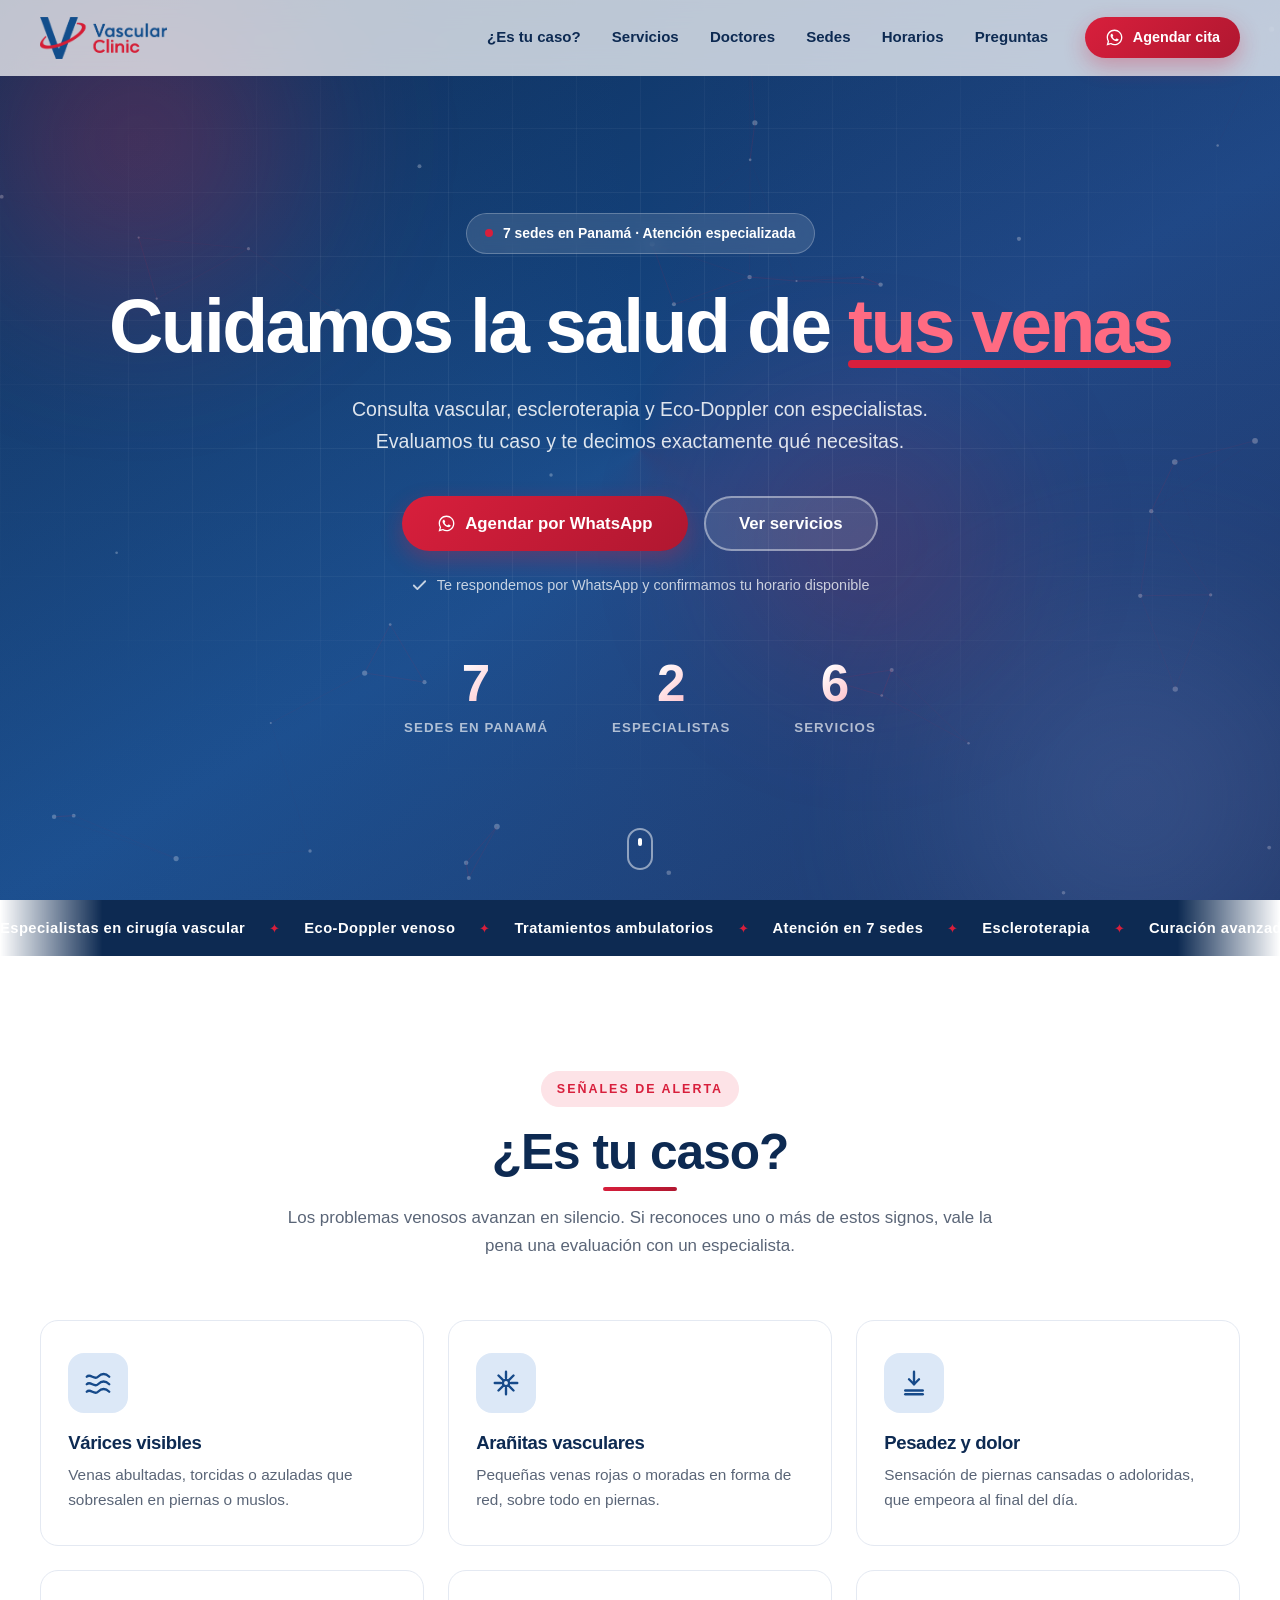
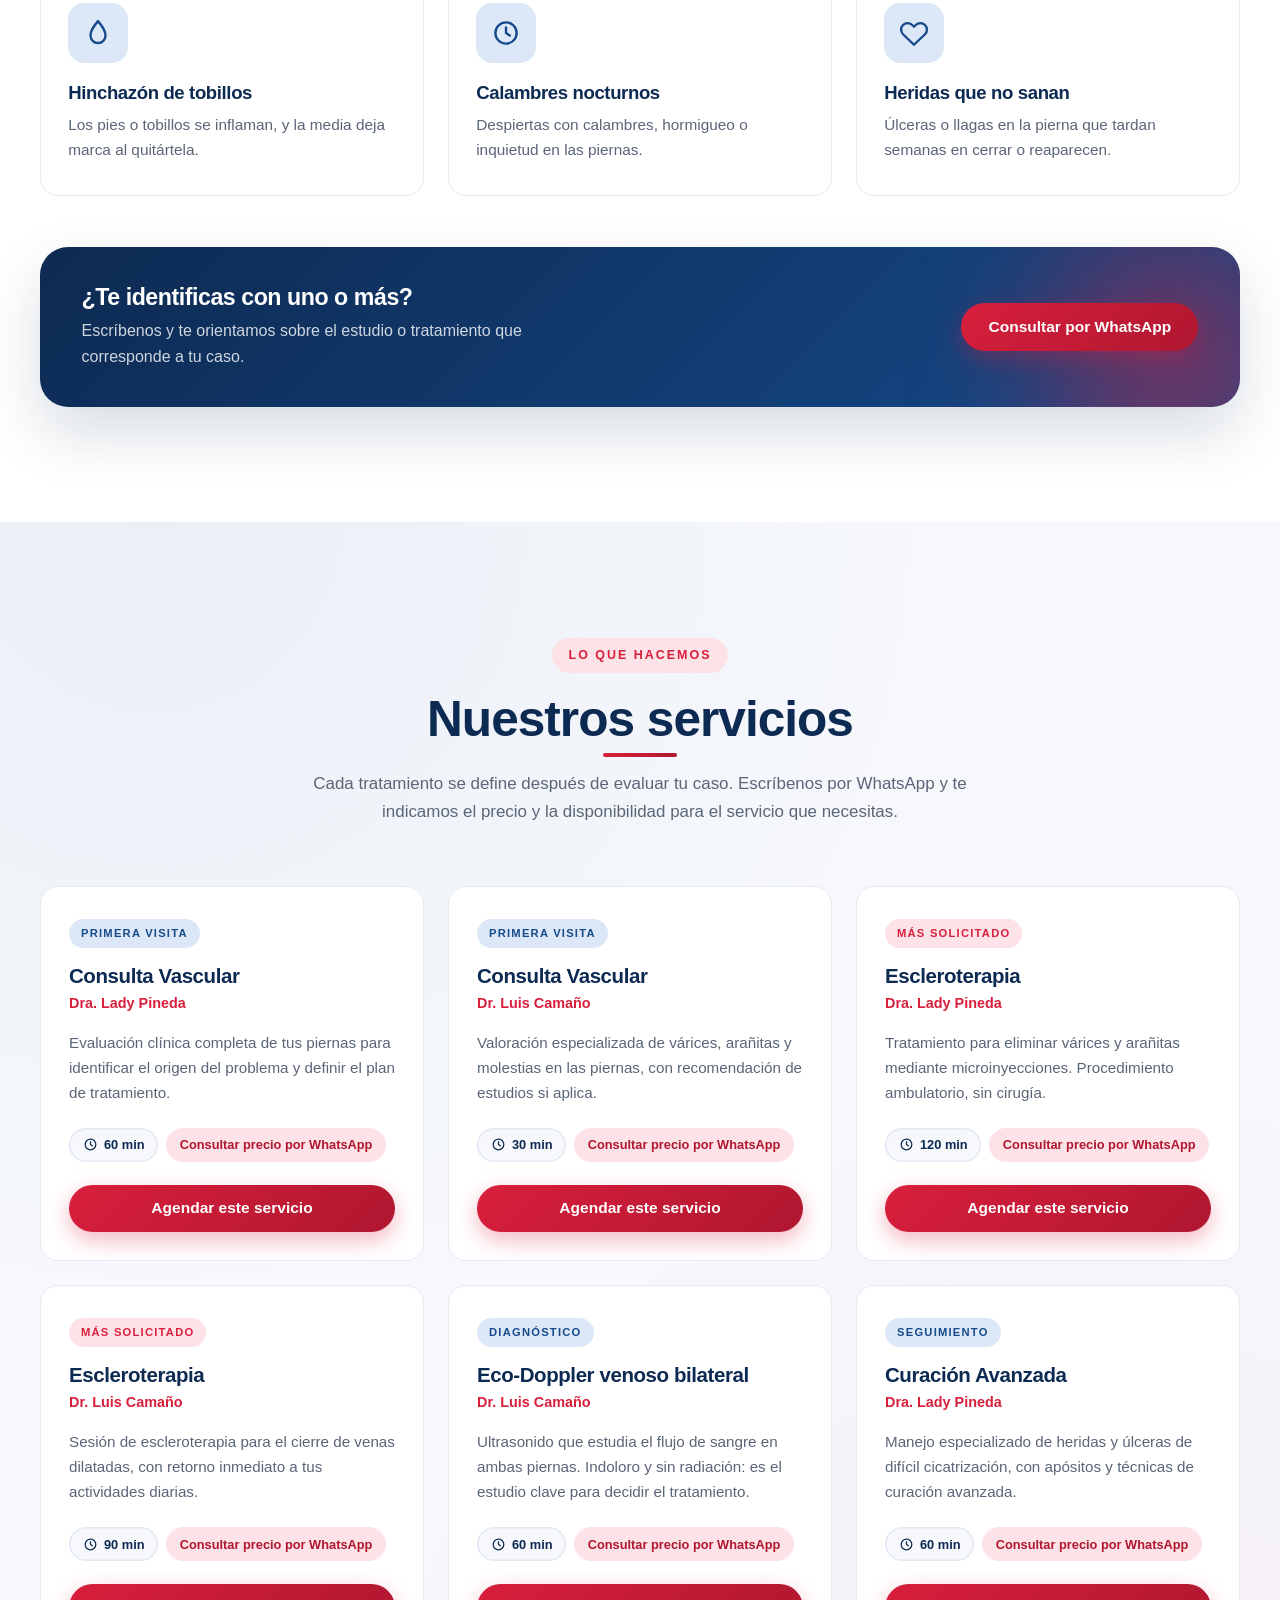
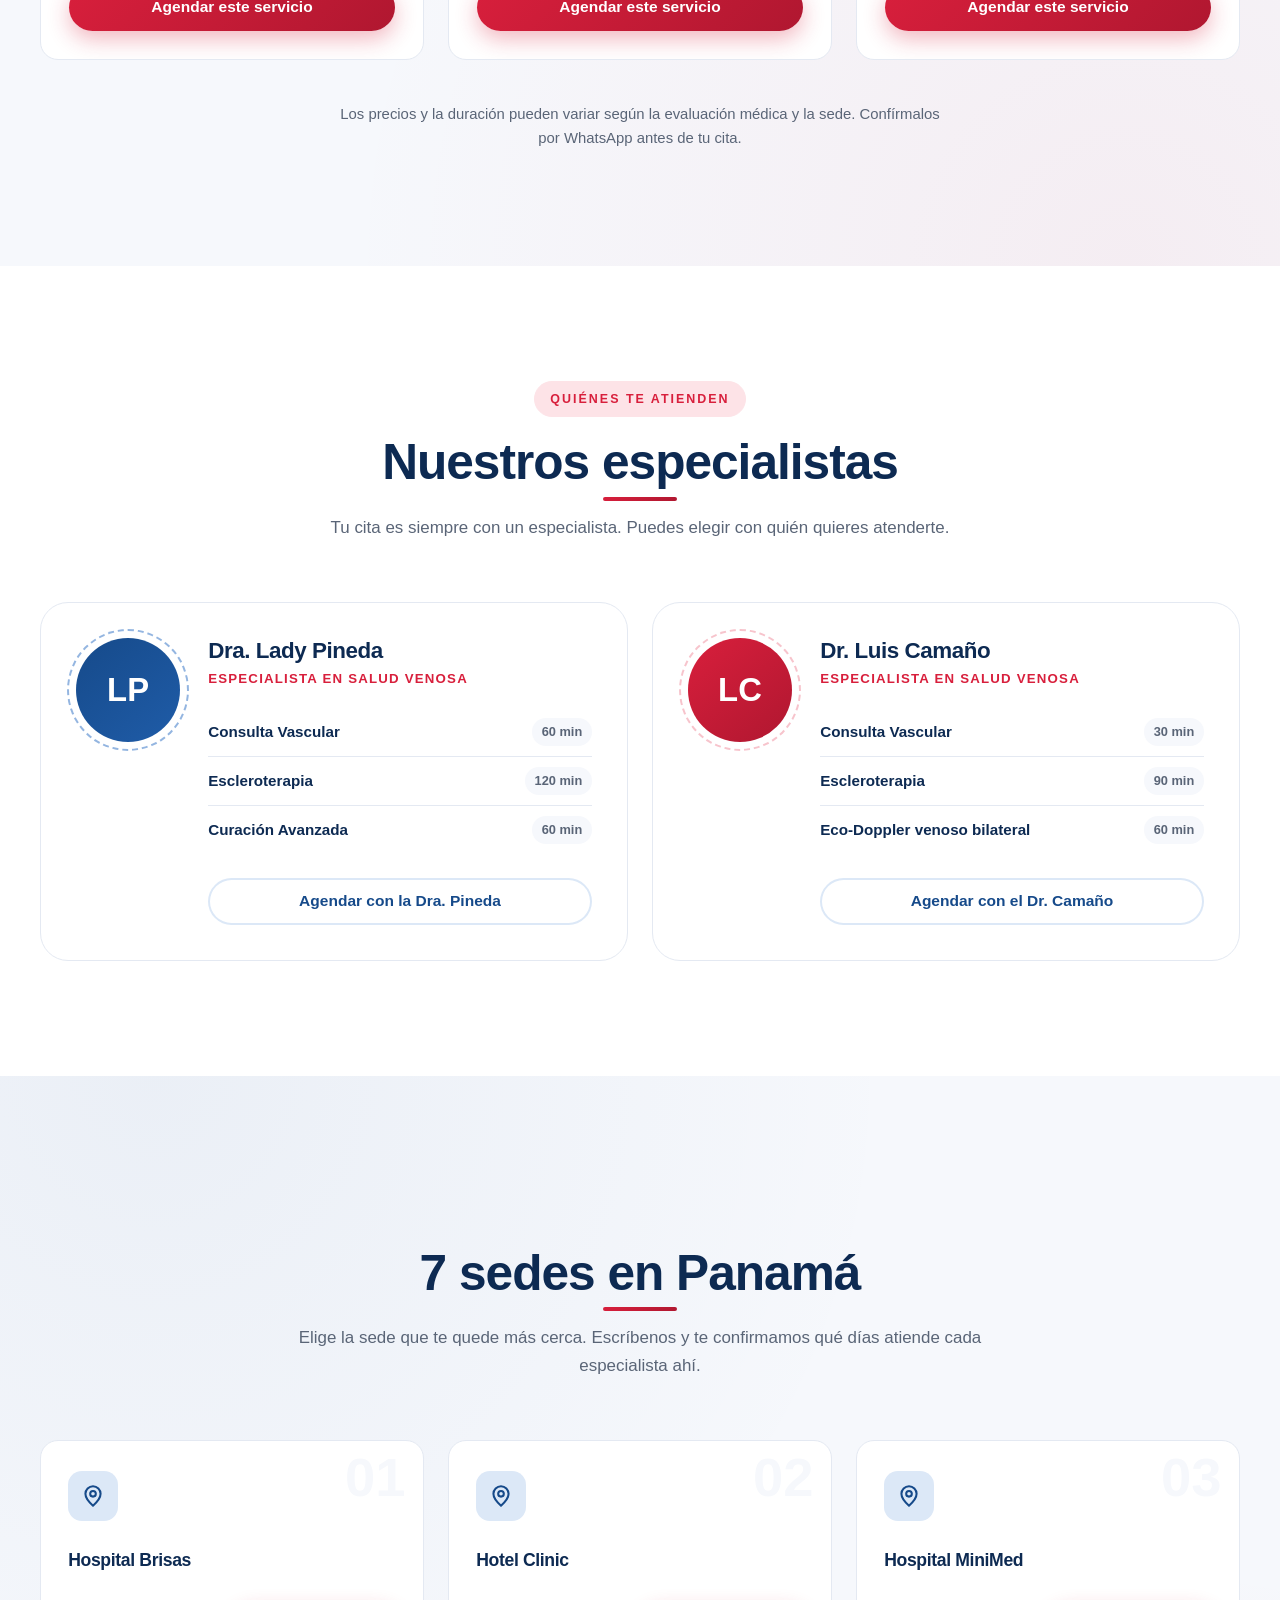
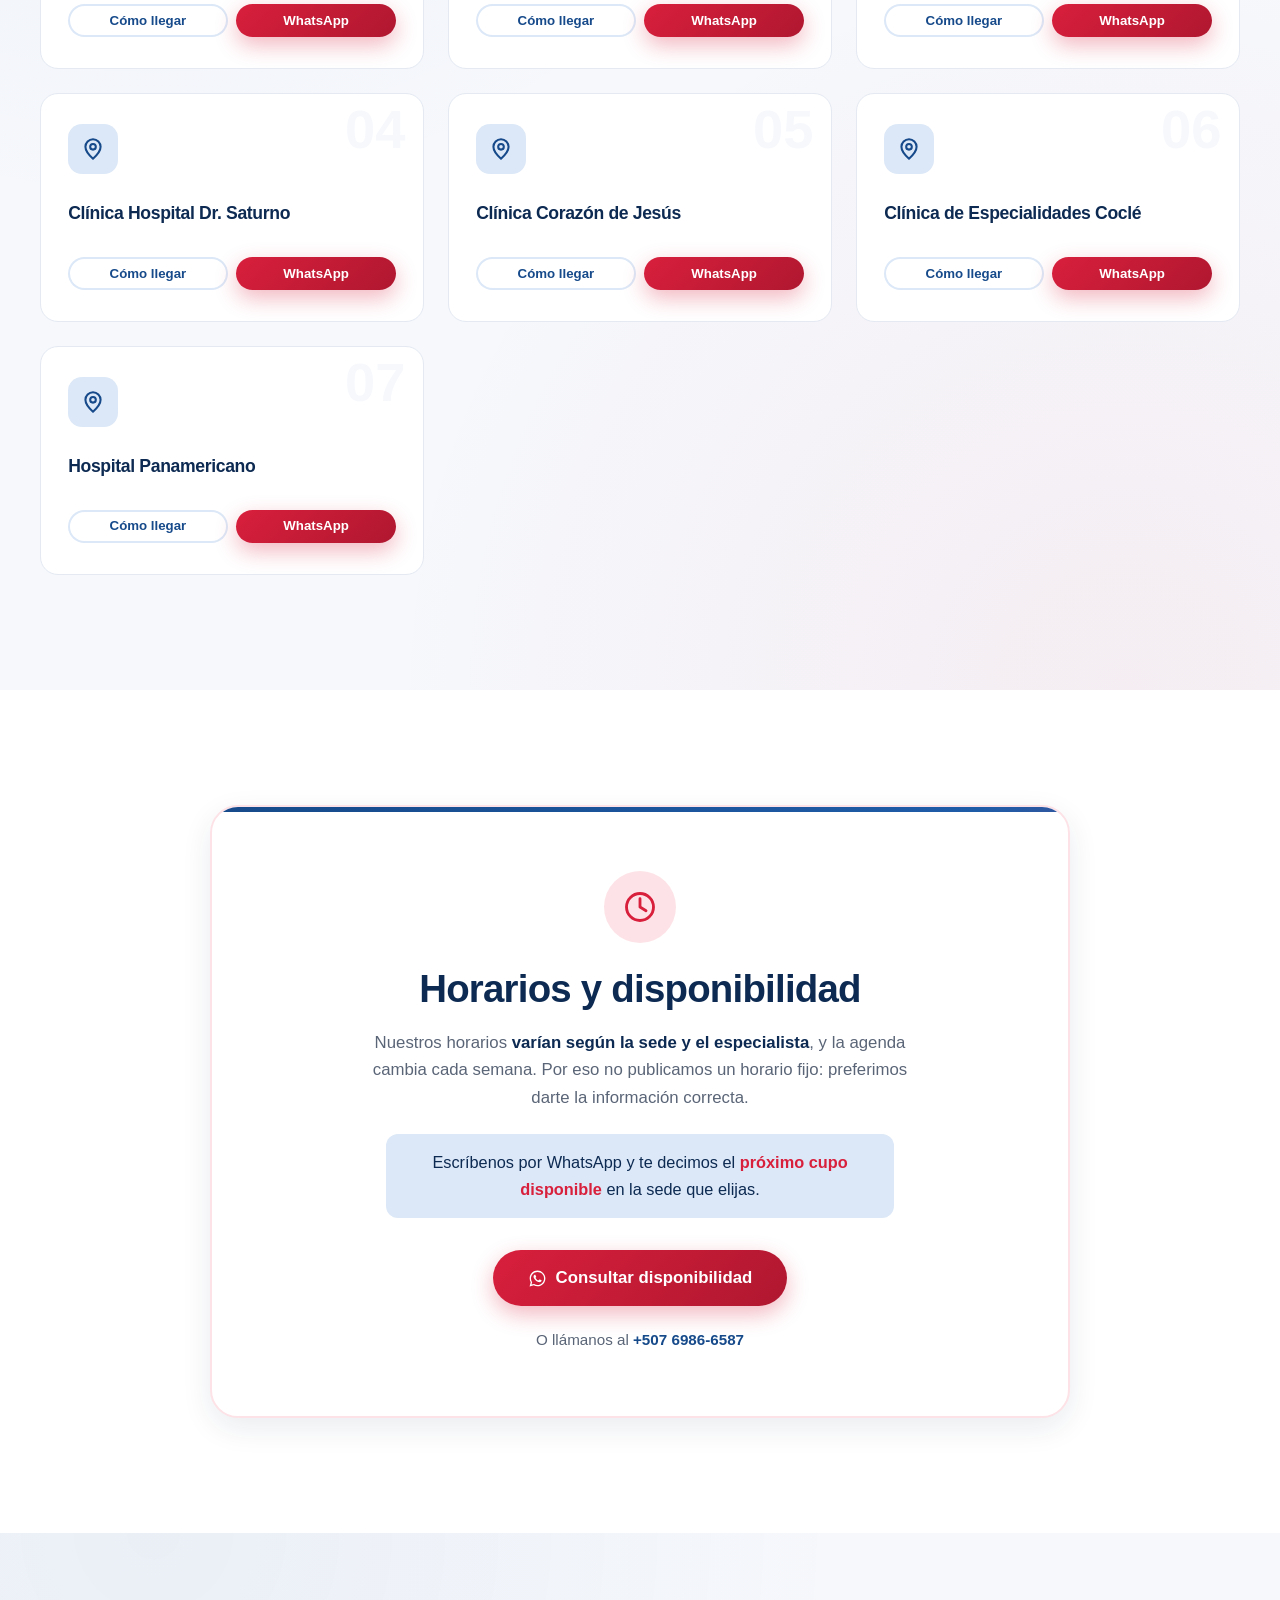
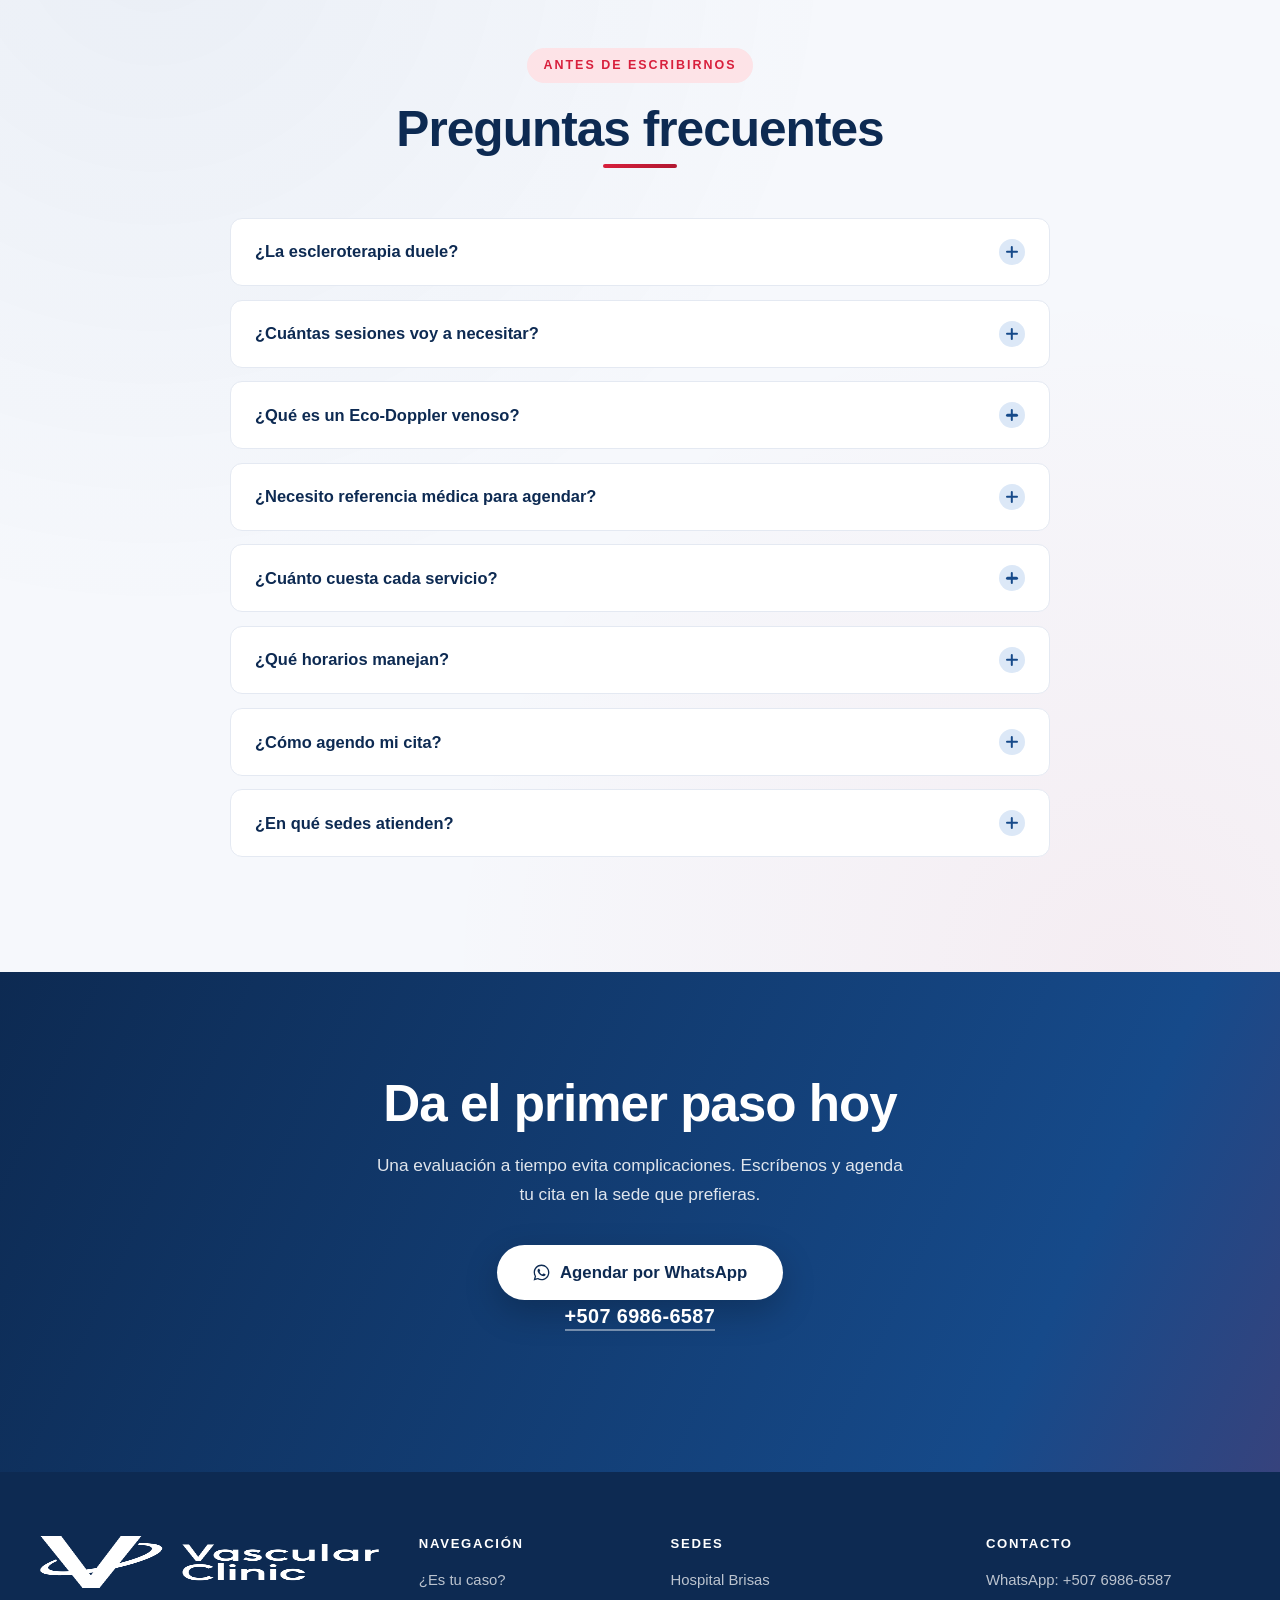
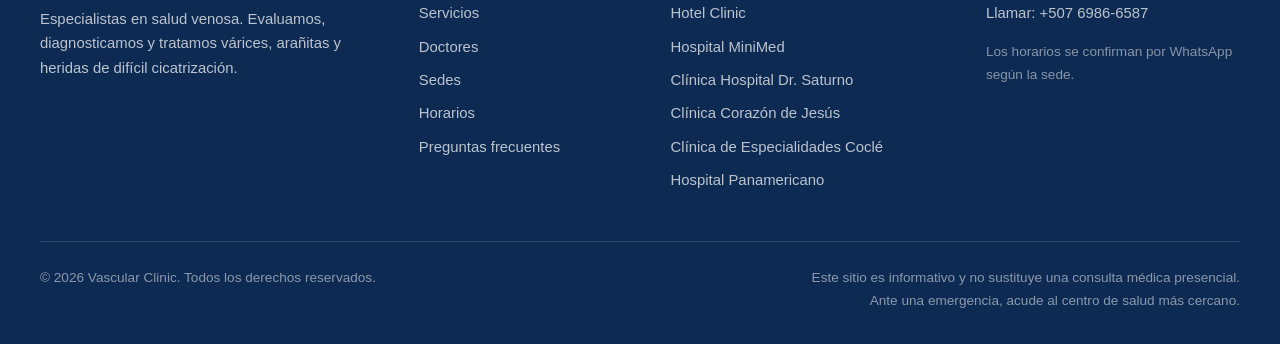
==== index.html @ 5b83f4c0 "Sitio web Vascular Clinic Landing page de conversion a WhatsApp para Vascular Clinic (Panama). HTML," ====
<!DOCTYPE html>
<html lang="es-PA">
<head>
<meta charset="UTF-8">
<meta name="viewport" content="width=device-width, initial-scale=1">
<title>Vascular Clinic Panamá | Especialistas en Várices y Salud Venosa</title>
<meta name="description" content="Especialistas en salud venosa en Panamá. Consulta vascular, escleroterapia, Eco-Doppler y curación avanzada en 7 sedes. Agenda tu cita por WhatsApp al +507 6986-6587.">
<meta name="theme-color" content="#164A8A">
<meta name="robots" content="index, follow">
<link rel="canonical" href="https://vascularclinic.com/">

<!-- Open Graph / redes sociales -->
<meta property="og:type" content="website">
<meta property="og:locale" content="es_PA">
<meta property="og:site_name" content="Vascular Clinic">
<meta property="og:title" content="Vascular Clinic Panamá | Especialistas en Várices y Salud Venosa">
<meta property="og:description" content="Consulta vascular, escleroterapia y Eco-Doppler en 7 sedes de Panamá. Agenda por WhatsApp.">
<meta property="og:image" content="assets/logo.png">
<meta name="twitter:card" content="summary_large_image">
<meta name="twitter:title" content="Vascular Clinic Panamá">
<meta name="twitter:description" content="Especialistas en salud venosa. 7 sedes en Panamá. Agenda por WhatsApp.">
<meta name="twitter:image" content="assets/logo.png">

<link rel="icon" type="image/png" href="assets/logo.png">
<link rel="apple-touch-icon" href="assets/logo.png">
<link rel="preload" as="image" href="assets/logo.png">
<link rel="stylesheet" href="css/styles.css">
<link rel="stylesheet" href="css/animations.css">

<!-- Marca el documento como "con JavaScript" ANTES de pintar, para que las
     animaciones puedan ocultar elementos sin parpadeo. Si el JS está desactivado
     esta clase nunca se añade y la página se ve completa y estática. -->
<script>document.documentElement.classList.add('js-enabled');</script>
</head>

<body>

<!-- ══════════════════════════════════════════════════════════
     PRELOADER — la "V" del logo se dibuja sola
     ══════════════════════════════════════════════════════════ -->
<div class="preloader" id="preloader" aria-hidden="true">
  <div class="preloader__mark">
    <svg viewBox="0 0 120 120" width="110" height="110" aria-hidden="true">
      <path class="preloader__v" d="M28 24 L60 96 L92 24" fill="none" stroke="#164A8A"
            stroke-width="13" stroke-linecap="round" stroke-linejoin="round"/>
      <ellipse class="preloader__swoosh" cx="60" cy="66" rx="42" ry="17"
               fill="none" stroke="#D81F3C" stroke-width="9" stroke-linecap="round"
               transform="rotate(-20 60 66)"/>
    </svg>
  </div>
  <p class="preloader__text">Vascular Clinic</p>
</div>


<!-- ══════════════════════════════════════════════════════════
     HEADER
     ══════════════════════════════════════════════════════════ -->
<div class="progress-bar" id="progressBar" aria-hidden="true"></div>

<header class="header" id="header">
  <div class="container header__inner">

    <a href="#inicio" class="brand" aria-label="Vascular Clinic - Inicio">
      <img src="assets/logo.png" alt="Vascular Clinic" class="brand__logo" width="145" height="48">
    </a>

    <nav class="nav" id="nav" aria-label="Navegación principal">
      <a href="#sintomas" class="nav__link">¿Es tu caso?</a>
      <a href="#servicios" class="nav__link">Servicios</a>
      <a href="#doctores" class="nav__link">Doctores</a>
      <a href="#sedes" class="nav__link">Sedes</a>
      <a href="#horarios" class="nav__link">Horarios</a>
      <a href="#faq" class="nav__link">Preguntas</a>
    </nav>

    <a class="btn btn--primary btn--sm header__cta js-wa"
       href="https://wa.me/50769866587?text=Hola%20Vascular%20Clinic%2C%20quiero%20agendar%20una%20cita."
       data-wa="Hola Vascular Clinic, quiero agendar una cita."
       target="_blank" rel="noopener">
      <svg class="ico-wa" viewBox="0 0 24 24" aria-hidden="true"><path d="M12.04 2C6.58 2 2.13 6.45 2.13 11.91c0 1.75.46 3.45 1.32 4.95L2 22l5.25-1.38a9.9 9.9 0 0 0 4.79 1.22h.01c5.46 0 9.91-4.45 9.91-9.91 0-2.65-1.03-5.14-2.9-7.01A9.82 9.82 0 0 0 12.04 2Zm0 18.15c-1.48 0-2.93-.4-4.2-1.15l-.3-.18-3.12.82.83-3.04-.2-.31a8.2 8.2 0 0 1-1.26-4.38c0-4.54 3.7-8.23 8.25-8.23 2.2 0 4.27.86 5.83 2.41a8.19 8.19 0 0 1 2.41 5.83c0 4.54-3.7 8.23-8.24 8.23Zm4.52-6.16c-.25-.12-1.47-.72-1.69-.81-.23-.08-.39-.12-.56.13-.16.24-.64.8-.79.97-.14.16-.29.18-.54.06-.25-.12-1.05-.39-1.99-1.23-.74-.66-1.23-1.47-1.38-1.72-.14-.25-.01-.38.11-.5.11-.11.25-.29.37-.43.13-.15.17-.25.25-.41.08-.17.04-.31-.02-.43-.06-.12-.56-1.34-.76-1.84-.2-.48-.4-.42-.56-.43h-.47c-.17 0-.43.06-.66.31-.22.25-.86.85-.86 2.07 0 1.22.89 2.4 1.01 2.56.12.17 1.75 2.67 4.23 3.74.59.26 1.05.41 1.41.52.59.19 1.13.16 1.56.1.48-.07 1.47-.6 1.68-1.18.21-.58.21-1.08.14-1.18-.06-.11-.22-.17-.47-.29Z"/></svg>
      <span>Agendar cita</span>
    </a>

    <button class="burger" id="burger" aria-label="Abrir menú" aria-expanded="false" aria-controls="mobileMenu">
      <span></span><span></span><span></span>
    </button>

  </div>
</header>

<!-- Menú móvil -->
<div class="mobile-menu" id="mobileMenu" aria-hidden="true">
  <nav class="mobile-menu__nav" aria-label="Navegación móvil">
    <a href="#sintomas" class="mobile-menu__link">¿Es tu caso?</a>
    <a href="#servicios" class="mobile-menu__link">Servicios</a>
    <a href="#doctores" class="mobile-menu__link">Doctores</a>
    <a href="#sedes" class="mobile-menu__link">Sedes</a>
    <a href="#horarios" class="mobile-menu__link">Horarios</a>
    <a href="#faq" class="mobile-menu__link">Preguntas frecuentes</a>
    <a class="btn btn--primary mobile-menu__cta js-wa"
       href="https://wa.me/50769866587?text=Hola%20Vascular%20Clinic%2C%20quiero%20agendar%20una%20cita."
       data-wa="Hola Vascular Clinic, quiero agendar una cita."
       target="_blank" rel="noopener">Agendar por WhatsApp</a>
  </nav>
</div>


<main>

<!-- ══════════════════════════════════════════════════════════
     HERO
     ══════════════════════════════════════════════════════════ -->
<section class="hero" id="inicio">

  <canvas class="hero__canvas" id="veinCanvas" aria-hidden="true"></canvas>

  <div class="hero__bg" aria-hidden="true">
    <span class="blob blob--1" data-parallax="0.05"></span>
    <span class="blob blob--2" data-parallax="0.09"></span>
    <span class="blob blob--3" data-parallax="0.07"></span>
    <span class="hero__mesh"></span>
    <span class="hero__grid"></span>
  </div>

  <!-- Línea de pulso / ECG que se dibuja sola -->
  <svg class="hero__pulse" viewBox="0 0 1200 120" preserveAspectRatio="none" aria-hidden="true">
    <path class="pulse-path" d="M0 60 H320 l22 -42 l26 84 l24 -60 l20 30 h60 l18 -50 l24 70 l22 -38 h664"
          fill="none" stroke="#D81F3C" stroke-width="3" stroke-linecap="round" stroke-linejoin="round"/>
  </svg>

  <div class="container hero__inner">

    <span class="pill" data-anim="fade-up">
      <span class="pill__dot"></span>
      7 sedes en Panamá · Atención especializada
    </span>

    <h1 class="hero__title" data-split data-anim="fade-up">
      Cuidamos la salud de <em>tus venas</em>
    </h1>

    <p class="hero__sub" data-anim="fade-up">
      Consulta vascular, escleroterapia y Eco-Doppler con especialistas.
      Evaluamos tu caso y te decimos exactamente qué necesitas.
    </p>

    <div class="hero__actions" data-anim="fade-up">
      <a class="btn btn--primary btn--lg js-wa js-magnetic"
         href="https://wa.me/50769866587?text=Hola%20Vascular%20Clinic%2C%20quiero%20agendar%20una%20cita."
         data-wa="Hola Vascular Clinic, quiero agendar una cita."
         target="_blank" rel="noopener">
        <svg class="ico-wa" viewBox="0 0 24 24" aria-hidden="true"><path d="M12.04 2C6.58 2 2.13 6.45 2.13 11.91c0 1.75.46 3.45 1.32 4.95L2 22l5.25-1.38a9.9 9.9 0 0 0 4.79 1.22h.01c5.46 0 9.91-4.45 9.91-9.91 0-2.65-1.03-5.14-2.9-7.01A9.82 9.82 0 0 0 12.04 2Zm0 18.15c-1.48 0-2.93-.4-4.2-1.15l-.3-.18-3.12.82.83-3.04-.2-.31a8.2 8.2 0 0 1-1.26-4.38c0-4.54 3.7-8.23 8.25-8.23 2.2 0 4.27.86 5.83 2.41a8.19 8.19 0 0 1 2.41 5.83c0 4.54-3.7 8.23-8.24 8.23Zm4.52-6.16c-.25-.12-1.47-.72-1.69-.81-.23-.08-.39-.12-.56.13-.16.24-.64.8-.79.97-.14.16-.29.18-.54.06-.25-.12-1.05-.39-1.99-1.23-.74-.66-1.23-1.47-1.38-1.72-.14-.25-.01-.38.11-.5.11-.11.25-.29.37-.43.13-.15.17-.25.25-.41.08-.17.04-.31-.02-.43-.06-.12-.56-1.34-.76-1.84-.2-.48-.4-.42-.56-.43h-.47c-.17 0-.43.06-.66.31-.22.25-.86.85-.86 2.07 0 1.22.89 2.4 1.01 2.56.12.17 1.75 2.67 4.23 3.74.59.26 1.05.41 1.41.52.59.19 1.13.16 1.56.1.48-.07 1.47-.6 1.68-1.18.21-.58.21-1.08.14-1.18-.06-.11-.22-.17-.47-.29Z"/></svg>
        <span>Agendar por WhatsApp</span>
      </a>
      <a class="btn btn--ghost btn--lg" href="#servicios">Ver servicios</a>
    </div>

    <p class="hero__micro" data-anim="fade-up">
      <svg viewBox="0 0 24 24" class="ico-check" aria-hidden="true"><path d="M20 6 9 17l-5-5"/></svg>
      Te respondemos por WhatsApp y confirmamos tu horario disponible
    </p>

    <div class="stats" data-anim="fade-up">
      <div class="stat">
        <span class="stat__num" data-count="7">0</span>
        <span class="stat__label">Sedes en Panamá</span>
      </div>
      <div class="stat">
        <span class="stat__num" data-count="2">0</span>
        <span class="stat__label">Especialistas</span>
      </div>
      <div class="stat">
        <span class="stat__num" data-count="6">0</span>
        <span class="stat__label">Servicios</span>
      </div>
    </div>

  </div>

  <a href="#sintomas" class="scroll-hint" aria-label="Bajar a la siguiente sección">
    <span class="scroll-hint__mouse"><span></span></span>
  </a>
</section>


<!-- ══════════════════════════════════════════════════════════
     BARRA DE CONFIANZA (marquee)
     ══════════════════════════════════════════════════════════ -->
<div class="marquee" aria-label="Nuestras características">
  <div class="marquee__track">
    <div class="marquee__group">
      <span class="marquee__item">Especialistas en cirugía vascular</span><span class="marquee__sep">✦</span>
      <span class="marquee__item">Eco-Doppler venoso</span><span class="marquee__sep">✦</span>
      <span class="marquee__item">Tratamientos ambulatorios</span><span class="marquee__sep">✦</span>
      <span class="marquee__item">Atención en 7 sedes</span><span class="marquee__sep">✦</span>
      <span class="marquee__item">Escleroterapia</span><span class="marquee__sep">✦</span>
      <span class="marquee__item">Curación avanzada de heridas</span><span class="marquee__sep">✦</span>
    </div>
    <div class="marquee__group" aria-hidden="true">
      <span class="marquee__item">Especialistas en cirugía vascular</span><span class="marquee__sep">✦</span>
      <span class="marquee__item">Eco-Doppler venoso</span><span class="marquee__sep">✦</span>
      <span class="marquee__item">Tratamientos ambulatorios</span><span class="marquee__sep">✦</span>
      <span class="marquee__item">Atención en 7 sedes</span><span class="marquee__sep">✦</span>
      <span class="marquee__item">Escleroterapia</span><span class="marquee__sep">✦</span>
      <span class="marquee__item">Curación avanzada de heridas</span><span class="marquee__sep">✦</span>
    </div>
  </div>
</div>


<!-- ══════════════════════════════════════════════════════════
     SÍNTOMAS — ¿Es tu caso?
     ══════════════════════════════════════════════════════════ -->
<section class="section" id="sintomas">
  <div class="container">

    <header class="sec-head">
      <span class="sec-head__eyebrow" data-anim="fade-up">Señales de alerta</span>
      <h2 class="sec-head__title" data-anim="fade-up">¿Es tu caso?</h2>
      <p class="sec-head__sub" data-anim="fade-up">
        Los problemas venosos avanzan en silencio. Si reconoces uno o más de estos signos,
        vale la pena una evaluación con un especialista.
      </p>
    </header>

    <div class="grid grid--3" data-stagger>

      <article class="symptom" data-anim="fade-up">
        <span class="symptom__icon symptom__icon--wave">
          <svg viewBox="0 0 24 24" aria-hidden="true"><path d="M3 7c3-3 6 3 9 0s6-3 9 0"/><path d="M3 13c3-3 6 3 9 0s6-3 9 0"/><path d="M3 19c3-3 6 3 9 0s6-3 9 0"/></svg>
        </span>
        <h3>Várices visibles</h3>
        <p>Venas abultadas, torcidas o azuladas que sobresalen en piernas o muslos.</p>
      </article>

      <article class="symptom" data-anim="fade-up">
        <span class="symptom__icon symptom__icon--spin">
          <svg viewBox="0 0 24 24" aria-hidden="true"><circle cx="12" cy="12" r="2.5"/><path d="M12 3v5M12 16v5M3 12h5M16 12h5M6 6l3.5 3.5M14.5 14.5 18 18M18 6l-3.5 3.5M9.5 14.5 6 18"/></svg>
        </span>
        <h3>Arañitas vasculares</h3>
        <p>Pequeñas venas rojas o moradas en forma de red, sobre todo en piernas.</p>
      </article>

      <article class="symptom" data-anim="fade-up">
        <span class="symptom__icon symptom__icon--press">
          <svg viewBox="0 0 24 24" aria-hidden="true"><path d="M12 3v10"/><path d="m8 9 4 4 4-4"/><path d="M5 18h14"/><path d="M5 21h14"/></svg>
        </span>
        <h3>Pesadez y dolor</h3>
        <p>Sensación de piernas cansadas o adoloridas, que empeora al final del día.</p>
      </article>

      <article class="symptom" data-anim="fade-up">
        <span class="symptom__icon symptom__icon--swell">
          <svg viewBox="0 0 24 24" aria-hidden="true"><path d="M12 2.5S6 9.5 6 14a6 6 0 0 0 12 0c0-4.5-6-11.5-6-11.5Z"/></svg>
        </span>
        <h3>Hinchazón de tobillos</h3>
        <p>Los pies o tobillos se inflaman, y la media deja marca al quitártela.</p>
      </article>

      <article class="symptom" data-anim="fade-up">
        <span class="symptom__icon symptom__icon--tick">
          <svg viewBox="0 0 24 24" aria-hidden="true"><circle cx="12" cy="12" r="8.5"/><path d="M12 7.5V12l3 2"/></svg>
        </span>
        <h3>Calambres nocturnos</h3>
        <p>Despiertas con calambres, hormigueo o inquietud en las piernas.</p>
      </article>

      <article class="symptom" data-anim="fade-up">
        <span class="symptom__icon symptom__icon--beat">
          <svg viewBox="0 0 24 24" aria-hidden="true"><path d="M20.8 5.6a5.2 5.2 0 0 0-7.4 0L12 7l-1.4-1.4a5.2 5.2 0 1 0-7.4 7.4L12 21.4l8.8-8.4a5.2 5.2 0 0 0 0-7.4Z"/></svg>
        </span>
        <h3>Heridas que no sanan</h3>
        <p>Úlceras o llagas en la pierna que tardan semanas en cerrar o reaparecen.</p>
      </article>

    </div>

    <div class="cta-inline" data-anim="scale-in">
      <div>
        <h3>¿Te identificas con uno o más?</h3>
        <p>Escríbenos y te orientamos sobre el estudio o tratamiento que corresponde a tu caso.</p>
      </div>
      <a class="btn btn--primary js-wa js-magnetic"
         href="https://wa.me/50769866587?text=Hola%20Vascular%20Clinic%2C%20quiero%20agendar%20una%20cita."
         data-wa="Hola, tengo algunos síntomas en las piernas y quiero una orientación. ¿Podemos agendar una cita?"
         target="_blank" rel="noopener">Consultar por WhatsApp</a>
    </div>

  </div>
</section>


<!-- ══════════════════════════════════════════════════════════
     SERVICIOS
     ══════════════════════════════════════════════════════════ -->
<section class="section section--alt" id="servicios">
  <div class="container">

    <header class="sec-head">
      <span class="sec-head__eyebrow" data-anim="fade-up">Lo que hacemos</span>
      <h2 class="sec-head__title" data-anim="fade-up">Nuestros servicios</h2>
      <p class="sec-head__sub" data-anim="fade-up">
        Cada tratamiento se define después de evaluar tu caso. Escríbenos por WhatsApp
        y te indicamos el precio y la disponibilidad para el servicio que necesitas.
      </p>
    </header>

    <div class="grid grid--3" data-stagger>

      <!-- 1 -->
      <article class="service js-tilt" data-anim="fade-up">
        <span class="service__glow" aria-hidden="true"></span>
        <span class="service__badge">Primera visita</span>
        <h3 class="service__name">Consulta Vascular</h3>
        <p class="service__doc">Dra. Lady Pineda</p>
        <p class="service__desc">Evaluación clínica completa de tus piernas para identificar el origen del problema y definir el plan de tratamiento.</p>
        <div class="service__meta">
          <span class="chip chip--time">
            <svg viewBox="0 0 24 24" aria-hidden="true"><circle cx="12" cy="12" r="8.5"/><path d="M12 7.5V12l3 2"/></svg>
            60 min
          </span>
          <span class="chip chip--price">Consultar precio por WhatsApp</span>
        </div>
        <a class="btn btn--primary btn--block js-wa"
           href="https://wa.me/50769866587?text=Hola%20Vascular%20Clinic%2C%20quiero%20agendar%20una%20cita."
           data-wa="Hola, quiero agendar: Consulta Vascular (Dra. Lady Pineda). ¿Qué disponibilidad tienen?"
           target="_blank" rel="noopener">Agendar este servicio</a>
      </article>

      <!-- 2 -->
      <article class="service js-tilt" data-anim="fade-up">
        <span class="service__glow" aria-hidden="true"></span>
        <span class="service__badge">Primera visita</span>
        <h3 class="service__name">Consulta Vascular</h3>
        <p class="service__doc">Dr. Luis Camaño</p>
        <p class="service__desc">Valoración especializada de várices, arañitas y molestias en las piernas, con recomendación de estudios si aplica.</p>
        <div class="service__meta">
          <span class="chip chip--time">
            <svg viewBox="0 0 24 24" aria-hidden="true"><circle cx="12" cy="12" r="8.5"/><path d="M12 7.5V12l3 2"/></svg>
            30 min
          </span>
          <span class="chip chip--price">Consultar precio por WhatsApp</span>
        </div>
        <a class="btn btn--primary btn--block js-wa"
           href="https://wa.me/50769866587?text=Hola%20Vascular%20Clinic%2C%20quiero%20agendar%20una%20cita."
           data-wa="Hola, quiero agendar: Consulta Vascular (Dr. Luis Camaño). ¿Qué disponibilidad tienen?"
           target="_blank" rel="noopener">Agendar este servicio</a>
      </article>

      <!-- 3 -->
      <article class="service js-tilt" data-anim="fade-up">
        <span class="service__glow" aria-hidden="true"></span>
        <span class="service__badge service__badge--hot">Más solicitado</span>
        <h3 class="service__name">Escleroterapia</h3>
        <p class="service__doc">Dra. Lady Pineda</p>
        <p class="service__desc">Tratamiento para eliminar várices y arañitas mediante microinyecciones. Procedimiento ambulatorio, sin cirugía.</p>
        <div class="service__meta">
          <span class="chip chip--time">
            <svg viewBox="0 0 24 24" aria-hidden="true"><circle cx="12" cy="12" r="8.5"/><path d="M12 7.5V12l3 2"/></svg>
            120 min
          </span>
          <span class="chip chip--price">Consultar precio por WhatsApp</span>
        </div>
        <a class="btn btn--primary btn--block js-wa"
           href="https://wa.me/50769866587?text=Hola%20Vascular%20Clinic%2C%20quiero%20agendar%20una%20cita."
           data-wa="Hola, quiero agendar: Escleroterapia (Dra. Lady Pineda). ¿Qué disponibilidad tienen?"
           target="_blank" rel="noopener">Agendar este servicio</a>
      </article>

      <!-- 4 -->
      <article class="service js-tilt" data-anim="fade-up">
        <span class="service__glow" aria-hidden="true"></span>
        <span class="service__badge service__badge--hot">Más solicitado</span>
        <h3 class="service__name">Escleroterapia</h3>
        <p class="service__doc">Dr. Luis Camaño</p>
        <p class="service__desc">Sesión de escleroterapia para el cierre de venas dilatadas, con retorno inmediato a tus actividades diarias.</p>
        <div class="service__meta">
          <span class="chip chip--time">
            <svg viewBox="0 0 24 24" aria-hidden="true"><circle cx="12" cy="12" r="8.5"/><path d="M12 7.5V12l3 2"/></svg>
            90 min
          </span>
          <span class="chip chip--price">Consultar precio por WhatsApp</span>
        </div>
        <a class="btn btn--primary btn--block js-wa"
           href="https://wa.me/50769866587?text=Hola%20Vascular%20Clinic%2C%20quiero%20agendar%20una%20cita."
           data-wa="Hola, quiero agendar: Escleroterapia (Dr. Luis Camaño). ¿Qué disponibilidad tienen?"
           target="_blank" rel="noopener">Agendar este servicio</a>
      </article>

      <!-- 5 -->
      <article class="service js-tilt" data-anim="fade-up">
        <span class="service__glow" aria-hidden="true"></span>
        <span class="service__badge">Diagnóstico</span>
        <h3 class="service__name">Eco-Doppler venoso bilateral</h3>
        <p class="service__doc">Dr. Luis Camaño</p>
        <p class="service__desc">Ultrasonido que estudia el flujo de sangre en ambas piernas. Indoloro y sin radiación: es el estudio clave para decidir el tratamiento.</p>
        <div class="service__meta">
          <span class="chip chip--time">
            <svg viewBox="0 0 24 24" aria-hidden="true"><circle cx="12" cy="12" r="8.5"/><path d="M12 7.5V12l3 2"/></svg>
            60 min
          </span>
          <span class="chip chip--price">Consultar precio por WhatsApp</span>
        </div>
        <a class="btn btn--primary btn--block js-wa"
           href="https://wa.me/50769866587?text=Hola%20Vascular%20Clinic%2C%20quiero%20agendar%20una%20cita."
           data-wa="Hola, quiero agendar: Eco-Doppler venoso bilateral (Dr. Luis Camaño). ¿Qué disponibilidad tienen?"
           target="_blank" rel="noopener">Agendar este servicio</a>
      </article>

      <!-- 6 -->
      <article class="service js-tilt" data-anim="fade-up">
        <span class="service__glow" aria-hidden="true"></span>
        <span class="service__badge">Seguimiento</span>
        <h3 class="service__name">Curación Avanzada</h3>
        <p class="service__doc">Dra. Lady Pineda</p>
        <p class="service__desc">Manejo especializado de heridas y úlceras de difícil cicatrización, con apósitos y técnicas de curación avanzada.</p>
        <div class="service__meta">
          <span class="chip chip--time">
            <svg viewBox="0 0 24 24" aria-hidden="true"><circle cx="12" cy="12" r="8.5"/><path d="M12 7.5V12l3 2"/></svg>
            60 min
          </span>
          <span class="chip chip--price">Consultar precio por WhatsApp</span>
        </div>
        <a class="btn btn--primary btn--block js-wa"
           href="https://wa.me/50769866587?text=Hola%20Vascular%20Clinic%2C%20quiero%20agendar%20una%20cita."
           data-wa="Hola, quiero agendar: Curación Avanzada (Dra. Lady Pineda). ¿Qué disponibilidad tienen?"
           target="_blank" rel="noopener">Agendar este servicio</a>
      </article>

    </div>

    <p class="note" data-anim="fade-in">
      Los precios y la duración pueden variar según la evaluación médica y la sede.
      Confírmalos por WhatsApp antes de tu cita.
    </p>

  </div>
</section>


<!-- ══════════════════════════════════════════════════════════
     DOCTORES
     ══════════════════════════════════════════════════════════ -->
<section class="section" id="doctores">
  <div class="container">

    <header class="sec-head">
      <span class="sec-head__eyebrow" data-anim="fade-up">Quiénes te atienden</span>
      <h2 class="sec-head__title" data-anim="fade-up">Nuestros especialistas</h2>
      <p class="sec-head__sub" data-anim="fade-up">
        Tu cita es siempre con un especialista. Puedes elegir con quién quieres atenderte.
      </p>
    </header>

    <div class="grid grid--2" data-stagger>

      <article class="doctor" data-anim="slide-right">
        <!-- Para usar una foto real: reemplaza el <span class="doctor__avatar"> por
             <img src="assets/dra-pineda.jpg" alt="Dra. Lady Pineda" class="doctor__photo"> -->
        <span class="doctor__avatar" aria-hidden="true">
          <span class="doctor__initials">LP</span>
          <span class="doctor__ring"></span>
        </span>
        <div class="doctor__body">
          <h3 class="doctor__name">Dra. Lady Pineda</h3>
          <p class="doctor__role">Especialista en salud venosa</p>
          <ul class="doctor__list">
            <li>Consulta Vascular <span>60 min</span></li>
            <li>Escleroterapia <span>120 min</span></li>
            <li>Curación Avanzada <span>60 min</span></li>
          </ul>
          <a class="btn btn--outline btn--block js-wa"
             href="https://wa.me/50769866587?text=Hola%20Vascular%20Clinic%2C%20quiero%20agendar%20una%20cita."
             data-wa="Hola, quiero agendar una cita con la Dra. Lady Pineda."
             target="_blank" rel="noopener">Agendar con la Dra. Pineda</a>
        </div>
      </article>

      <article class="doctor" data-anim="slide-left">
        <!-- Para usar una foto real: reemplaza el <span class="doctor__avatar"> por
             <img src="assets/dr-camano.jpg" alt="Dr. Luis Camaño" class="doctor__photo"> -->
        <span class="doctor__avatar doctor__avatar--red" aria-hidden="true">
          <span class="doctor__initials">LC</span>
          <span class="doctor__ring"></span>
        </span>
        <div class="doctor__body">
          <h3 class="doctor__name">Dr. Luis Camaño</h3>
          <p class="doctor__role">Especialista en salud venosa</p>
          <ul class="doctor__list">
            <li>Consulta Vascular <span>30 min</span></li>
            <li>Escleroterapia <span>90 min</span></li>
            <li>Eco-Doppler venoso bilateral <span>60 min</span></li>
          </ul>
          <a class="btn btn--outline btn--block js-wa"
             href="https://wa.me/50769866587?text=Hola%20Vascular%20Clinic%2C%20quiero%20agendar%20una%20cita."
             data-wa="Hola, quiero agendar una cita con el Dr. Luis Camaño."
             target="_blank" rel="noopener">Agendar con el Dr. Camaño</a>
        </div>
      </article>

    </div>
  </div>
</section>


<!-- ══════════════════════════════════════════════════════════
     SEDES
     ══════════════════════════════════════════════════════════ -->
<section class="section section--alt" id="sedes">
  <div class="container">

    <header class="sec-head">
      <span class="sec-head__eyebrow" data-anim="fade-up">Dónde estamos</span>
      <h2 class="sec-head__title" data-anim="fade-up">7 sedes en Panamá</h2>
      <p class="sec-head__sub" data-anim="fade-up">
        Elige la sede que te quede más cerca. Escríbenos y te confirmamos qué días
        atiende cada especialista ahí.
      </p>
    </header>

    <div class="grid grid--3" data-stagger>

      <article class="venue" data-anim="fade-up">
        <span class="venue__num">01</span>
        <span class="venue__pin" aria-hidden="true">
          <svg viewBox="0 0 24 24"><path d="M12 21s7-6.2 7-11a7 7 0 1 0-14 0c0 4.8 7 11 7 11Z"/><circle cx="12" cy="10" r="2.6"/></svg>
        </span>
        <h3 class="venue__name">Hospital Brisas</h3>
        <div class="venue__actions">
          <a class="btn btn--outline btn--xs" href="https://share.google/n2gzNk0hN7pymtbd1" target="_blank" rel="noopener">Cómo llegar</a>
          <a class="btn btn--primary btn--xs js-wa"
             href="https://wa.me/50769866587?text=Hola%20Vascular%20Clinic%2C%20quiero%20agendar%20una%20cita."
             data-wa="Hola, quiero agendar una cita en Hospital Brisas. ¿Qué horarios tienen disponibles?"
             target="_blank" rel="noopener">WhatsApp</a>
        </div>
      </article>

      <article class="venue" data-anim="fade-up">
        <span class="venue__num">02</span>
        <span class="venue__pin" aria-hidden="true">
          <svg viewBox="0 0 24 24"><path d="M12 21s7-6.2 7-11a7 7 0 1 0-14 0c0 4.8 7 11 7 11Z"/><circle cx="12" cy="10" r="2.6"/></svg>
        </span>
        <h3 class="venue__name">Hotel Clinic</h3>
        <div class="venue__actions">
          <a class="btn btn--outline btn--xs" href="https://share.google/8wgYEoyvmerbMD5dD" target="_blank" rel="noopener">Cómo llegar</a>
          <a class="btn btn--primary btn--xs js-wa"
             href="https://wa.me/50769866587?text=Hola%20Vascular%20Clinic%2C%20quiero%20agendar%20una%20cita."
             data-wa="Hola, quiero agendar una cita en Hotel Clinic. ¿Qué horarios tienen disponibles?"
             target="_blank" rel="noopener">WhatsApp</a>
        </div>
      </article>

      <article class="venue" data-anim="fade-up">
        <span class="venue__num">03</span>
        <span class="venue__pin" aria-hidden="true">
          <svg viewBox="0 0 24 24"><path d="M12 21s7-6.2 7-11a7 7 0 1 0-14 0c0 4.8 7 11 7 11Z"/><circle cx="12" cy="10" r="2.6"/></svg>
        </span>
        <h3 class="venue__name">Hospital MiniMed</h3>
        <div class="venue__actions">
          <a class="btn btn--outline btn--xs" href="https://share.google/wGbLOmcKt3lIQfrVT" target="_blank" rel="noopener">Cómo llegar</a>
          <a class="btn btn--primary btn--xs js-wa"
             href="https://wa.me/50769866587?text=Hola%20Vascular%20Clinic%2C%20quiero%20agendar%20una%20cita."
             data-wa="Hola, quiero agendar una cita en Hospital MiniMed. ¿Qué horarios tienen disponibles?"
             target="_blank" rel="noopener">WhatsApp</a>
        </div>
      </article>

      <article class="venue" data-anim="fade-up">
        <span class="venue__num">04</span>
        <span class="venue__pin" aria-hidden="true">
          <svg viewBox="0 0 24 24"><path d="M12 21s7-6.2 7-11a7 7 0 1 0-14 0c0 4.8 7 11 7 11Z"/><circle cx="12" cy="10" r="2.6"/></svg>
        </span>
        <h3 class="venue__name">Clínica Hospital Dr. Saturno</h3>
        <div class="venue__actions">
          <a class="btn btn--outline btn--xs" href="https://share.google/XyKdYkk3T5AhhKMq1" target="_blank" rel="noopener">Cómo llegar</a>
          <a class="btn btn--primary btn--xs js-wa"
             href="https://wa.me/50769866587?text=Hola%20Vascular%20Clinic%2C%20quiero%20agendar%20una%20cita."
             data-wa="Hola, quiero agendar una cita en Clínica Hospital Dr. Saturno. ¿Qué horarios tienen disponibles?"
             target="_blank" rel="noopener">WhatsApp</a>
        </div>
      </article>

      <article class="venue" data-anim="fade-up">
        <span class="venue__num">05</span>
        <span class="venue__pin" aria-hidden="true">
          <svg viewBox="0 0 24 24"><path d="M12 21s7-6.2 7-11a7 7 0 1 0-14 0c0 4.8 7 11 7 11Z"/><circle cx="12" cy="10" r="2.6"/></svg>
        </span>
        <h3 class="venue__name">Clínica Corazón de Jesús</h3>
        <div class="venue__actions">
          <a class="btn btn--outline btn--xs" href="https://share.google/9F8PowMsAj1nrHqzg" target="_blank" rel="noopener">Cómo llegar</a>
          <a class="btn btn--primary btn--xs js-wa"
             href="https://wa.me/50769866587?text=Hola%20Vascular%20Clinic%2C%20quiero%20agendar%20una%20cita."
             data-wa="Hola, quiero agendar una cita en Clínica Corazón de Jesús. ¿Qué horarios tienen disponibles?"
             target="_blank" rel="noopener">WhatsApp</a>
        </div>
      </article>

      <article class="venue" data-anim="fade-up">
        <span class="venue__num">06</span>
        <span class="venue__pin" aria-hidden="true">
          <svg viewBox="0 0 24 24"><path d="M12 21s7-6.2 7-11a7 7 0 1 0-14 0c0 4.8 7 11 7 11Z"/><circle cx="12" cy="10" r="2.6"/></svg>
        </span>
        <h3 class="venue__name">Clínica de Especialidades Coclé</h3>
        <div class="venue__actions">
          <a class="btn btn--outline btn--xs" href="https://share.google/eLJ7XJrBUPtryweuC" target="_blank" rel="noopener">Cómo llegar</a>
          <a class="btn btn--primary btn--xs js-wa"
             href="https://wa.me/50769866587?text=Hola%20Vascular%20Clinic%2C%20quiero%20agendar%20una%20cita."
             data-wa="Hola, quiero agendar una cita en Clínica de Especialidades Coclé. ¿Qué horarios tienen disponibles?"
             target="_blank" rel="noopener">WhatsApp</a>
        </div>
      </article>

      <article class="venue" data-anim="fade-up">
        <span class="venue__num">07</span>
        <span class="venue__pin" aria-hidden="true">
          <svg viewBox="0 0 24 24"><path d="M12 21s7-6.2 7-11a7 7 0 1 0-14 0c0 4.8 7 11 7 11Z"/><circle cx="12" cy="10" r="2.6"/></svg>
        </span>
        <h3 class="venue__name">Hospital Panamericano</h3>
        <div class="venue__actions">
          <a class="btn btn--outline btn--xs" href="https://share.google/JS6Mn1ri2UEOBTmsL" target="_blank" rel="noopener">Cómo llegar</a>
          <a class="btn btn--primary btn--xs js-wa"
             href="https://wa.me/50769866587?text=Hola%20Vascular%20Clinic%2C%20quiero%20agendar%20una%20cita."
             data-wa="Hola, quiero agendar una cita en Hospital Panamericano. ¿Qué horarios tienen disponibles?"
             target="_blank" rel="noopener">WhatsApp</a>
        </div>
      </article>

    </div>
  </div>
</section>


<!-- ══════════════════════════════════════════════════════════
     HORARIOS
     ══════════════════════════════════════════════════════════ -->
<section class="section" id="horarios">
  <div class="container">
    <div class="schedule" data-anim="scale-in">

      <span class="schedule__icon" aria-hidden="true">
        <svg viewBox="0 0 24 24"><circle cx="12" cy="12" r="9"/><path d="M12 6.5V12l4 2.5"/></svg>
      </span>

      <h2 class="schedule__title">Horarios y disponibilidad</h2>

      <p class="schedule__text">
        Nuestros horarios <strong>varían según la sede y el especialista</strong>, y la agenda
        cambia cada semana. Por eso no publicamos un horario fijo: preferimos darte la
        información correcta.
      </p>

      <p class="schedule__highlight">
        Escríbenos por WhatsApp y te decimos el <strong>próximo cupo disponible</strong>
        en la sede que elijas.
      </p>

      <a class="btn btn--primary btn--lg js-wa js-magnetic"
         href="https://wa.me/50769866587?text=Hola%20Vascular%20Clinic%2C%20quiero%20agendar%20una%20cita."
         data-wa="Hola, quiero confirmar disponibilidad de horarios para una cita."
         target="_blank" rel="noopener">
        <svg class="ico-wa" viewBox="0 0 24 24" aria-hidden="true"><path d="M12.04 2C6.58 2 2.13 6.45 2.13 11.91c0 1.75.46 3.45 1.32 4.95L2 22l5.25-1.38a9.9 9.9 0 0 0 4.79 1.22h.01c5.46 0 9.91-4.45 9.91-9.91 0-2.65-1.03-5.14-2.9-7.01A9.82 9.82 0 0 0 12.04 2Zm0 18.15c-1.48 0-2.93-.4-4.2-1.15l-.3-.18-3.12.82.83-3.04-.2-.31a8.2 8.2 0 0 1-1.26-4.38c0-4.54 3.7-8.23 8.25-8.23 2.2 0 4.27.86 5.83 2.41a8.19 8.19 0 0 1 2.41 5.83c0 4.54-3.7 8.23-8.24 8.23Zm4.52-6.16c-.25-.12-1.47-.72-1.69-.81-.23-.08-.39-.12-.56.13-.16.24-.64.8-.79.97-.14.16-.29.18-.54.06-.25-.12-1.05-.39-1.99-1.23-.74-.66-1.23-1.47-1.38-1.72-.14-.25-.01-.38.11-.5.11-.11.25-.29.37-.43.13-.15.17-.25.25-.41.08-.17.04-.31-.02-.43-.06-.12-.56-1.34-.76-1.84-.2-.48-.4-.42-.56-.43h-.47c-.17 0-.43.06-.66.31-.22.25-.86.85-.86 2.07 0 1.22.89 2.4 1.01 2.56.12.17 1.75 2.67 4.23 3.74.59.26 1.05.41 1.41.52.59.19 1.13.16 1.56.1.48-.07 1.47-.6 1.68-1.18.21-.58.21-1.08.14-1.18-.06-.11-.22-.17-.47-.29Z"/></svg>
        <span>Consultar disponibilidad</span>
      </a>

      <p class="schedule__phone">
        O llámanos al <a href="tel:+50769866587">+507 6986-6587</a>
      </p>

    </div>
  </div>
</section>


<!-- ══════════════════════════════════════════════════════════
     FAQ
     ══════════════════════════════════════════════════════════ -->
<section class="section section--alt" id="faq">
  <div class="container container--narrow">

    <header class="sec-head">
      <span class="sec-head__eyebrow" data-anim="fade-up">Antes de escribirnos</span>
      <h2 class="sec-head__title" data-anim="fade-up">Preguntas frecuentes</h2>
    </header>

    <div class="faq" data-stagger>

      <div class="faq__item" data-anim="fade-up">
        <button class="faq__q" aria-expanded="false">
          <span>¿La escleroterapia duele?</span>
          <span class="faq__icon" aria-hidden="true"></span>
        </button>
        <div class="faq__a"><div class="faq__a-inner">
          <p>Se usan agujas muy finas, por lo que la mayoría de pacientes describe solo un ligero
          ardor o pinchazo momentáneo. Es un procedimiento ambulatorio: puedes irte caminando
          y retomar tu rutina el mismo día.</p>
        </div></div>
      </div>

      <div class="faq__item" data-anim="fade-up">
        <button class="faq__q" aria-expanded="false">
          <span>¿Cuántas sesiones voy a necesitar?</span>
          <span class="faq__icon" aria-hidden="true"></span>
        </button>
        <div class="faq__a"><div class="faq__a-inner">
          <p>Depende de la cantidad y el calibre de las venas a tratar. Solo el especialista
          puede decírtelo después de evaluarte en la consulta vascular; en muchos casos se
          requiere más de una sesión, espaciadas entre sí.</p>
        </div></div>
      </div>

      <div class="faq__item" data-anim="fade-up">
        <button class="faq__q" aria-expanded="false">
          <span>¿Qué es un Eco-Doppler venoso?</span>
          <span class="faq__icon" aria-hidden="true"></span>
        </button>
        <div class="faq__a"><div class="faq__a-inner">
          <p>Es un ultrasonido que muestra cómo circula la sangre por tus venas. No duele, no
          usa radiación y no requiere preparación especial. Es el estudio que permite saber
          con certeza qué tratamiento necesitas.</p>
        </div></div>
      </div>

      <div class="faq__item" data-anim="fade-up">
        <button class="faq__q" aria-expanded="false">
          <span>¿Necesito referencia médica para agendar?</span>
          <span class="faq__icon" aria-hidden="true"></span>
        </button>
        <div class="faq__a"><div class="faq__a-inner">
          <p>No es necesaria para la consulta vascular. Si tu seguro la exige, escríbenos por
          WhatsApp y te orientamos sobre lo que debes llevar.</p>
        </div></div>
      </div>

      <div class="faq__item" data-anim="fade-up">
        <button class="faq__q" aria-expanded="false">
          <span>¿Cuánto cuesta cada servicio?</span>
          <span class="faq__icon" aria-hidden="true"></span>
        </button>
        <div class="faq__a"><div class="faq__a-inner">
          <p>El costo varía según el servicio, el especialista y lo que determine la evaluación
          médica. Escríbenos por WhatsApp indicando qué servicio te interesa y te damos el
          precio actualizado al momento.</p>
        </div></div>
      </div>

      <div class="faq__item" data-anim="fade-up">
        <button class="faq__q" aria-expanded="false">
          <span>¿Qué horarios manejan?</span>
          <span class="faq__icon" aria-hidden="true"></span>
        </button>
        <div class="faq__a"><div class="faq__a-inner">
          <p>Los horarios cambian según la sede y la agenda de cada especialista, por eso no
          publicamos un horario fijo. Escríbenos por WhatsApp y te confirmamos la
          disponibilidad real del momento.</p>
        </div></div>
      </div>

      <div class="faq__item" data-anim="fade-up">
        <button class="faq__q" aria-expanded="false">
          <span>¿Cómo agendo mi cita?</span>
          <span class="faq__icon" aria-hidden="true"></span>
        </button>
        <div class="faq__a"><div class="faq__a-inner">
          <p>Escríbenos al WhatsApp <strong>+507 6986-6587</strong> indicando el servicio que
          necesitas y la sede que prefieres. Te confirmamos disponibilidad y reservamos tu
          espacio.</p>
        </div></div>
      </div>

      <div class="faq__item" data-anim="fade-up">
        <button class="faq__q" aria-expanded="false">
          <span>¿En qué sedes atienden?</span>
          <span class="faq__icon" aria-hidden="true"></span>
        </button>
        <div class="faq__a"><div class="faq__a-inner">
          <p>Atendemos en 7 sedes: Hospital Brisas, Hotel Clinic, Hospital MiniMed, Clínica
          Hospital Dr. Saturno, Clínica Corazón de Jesús, Clínica de Especialidades Coclé y
          Hospital Panamericano. <a href="#sedes">Ver ubicaciones</a>.</p>
        </div></div>
      </div>

    </div>
  </div>
</section>


<!-- ══════════════════════════════════════════════════════════
     CTA FINAL
     ══════════════════════════════════════════════════════════ -->
<section class="final-cta">
  <div class="final-cta__bg" aria-hidden="true"></div>
  <div class="container final-cta__inner">
    <h2 data-anim="fade-up">Da el primer paso hoy</h2>
    <p data-anim="fade-up">
      Una evaluación a tiempo evita complicaciones. Escríbenos y agenda tu cita
      en la sede que prefieras.
    </p>
    <a class="btn btn--white btn--lg js-wa js-magnetic" data-anim="scale-in"
       href="https://wa.me/50769866587?text=Hola%20Vascular%20Clinic%2C%20quiero%20agendar%20una%20cita."
       data-wa="Hola Vascular Clinic, quiero agendar una cita."
       target="_blank" rel="noopener">
      <svg class="ico-wa" viewBox="0 0 24 24" aria-hidden="true"><path d="M12.04 2C6.58 2 2.13 6.45 2.13 11.91c0 1.75.46 3.45 1.32 4.95L2 22l5.25-1.38a9.9 9.9 0 0 0 4.79 1.22h.01c5.46 0 9.91-4.45 9.91-9.91 0-2.65-1.03-5.14-2.9-7.01A9.82 9.82 0 0 0 12.04 2Zm0 18.15c-1.48 0-2.93-.4-4.2-1.15l-.3-.18-3.12.82.83-3.04-.2-.31a8.2 8.2 0 0 1-1.26-4.38c0-4.54 3.7-8.23 8.25-8.23 2.2 0 4.27.86 5.83 2.41a8.19 8.19 0 0 1 2.41 5.83c0 4.54-3.7 8.23-8.24 8.23Zm4.52-6.16c-.25-.12-1.47-.72-1.69-.81-.23-.08-.39-.12-.56.13-.16.24-.64.8-.79.97-.14.16-.29.18-.54.06-.25-.12-1.05-.39-1.99-1.23-.74-.66-1.23-1.47-1.38-1.72-.14-.25-.01-.38.11-.5.11-.11.25-.29.37-.43.13-.15.17-.25.25-.41.08-.17.04-.31-.02-.43-.06-.12-.56-1.34-.76-1.84-.2-.48-.4-.42-.56-.43h-.47c-.17 0-.43.06-.66.31-.22.25-.86.85-.86 2.07 0 1.22.89 2.4 1.01 2.56.12.17 1.75 2.67 4.23 3.74.59.26 1.05.41 1.41.52.59.19 1.13.16 1.56.1.48-.07 1.47-.6 1.68-1.18.21-.58.21-1.08.14-1.18-.06-.11-.22-.17-.47-.29Z"/></svg>
      <span>Agendar por WhatsApp</span>
    </a>
    <p class="final-cta__phone" data-anim="fade-in">
      <a href="tel:+50769866587">+507 6986-6587</a>
    </p>
  </div>
</section>

</main>


<!-- ══════════════════════════════════════════════════════════
     FOOTER
     ══════════════════════════════════════════════════════════ -->
<footer class="footer">
  <div class="container footer__grid">

    <div class="footer__col footer__col--brand">
      <img src="assets/logo-blanco.png" alt="Vascular Clinic" class="footer__logo" width="169" height="56" loading="lazy">
      <p>Especialistas en salud venosa. Evaluamos, diagnosticamos y tratamos várices,
      arañitas y heridas de difícil cicatrización.</p>
    </div>

    <div class="footer__col">
      <h4>Navegación</h4>
      <a href="#sintomas">¿Es tu caso?</a>
      <a href="#servicios">Servicios</a>
      <a href="#doctores">Doctores</a>
      <a href="#sedes">Sedes</a>
      <a href="#horarios">Horarios</a>
      <a href="#faq">Preguntas frecuentes</a>
    </div>

    <div class="footer__col">
      <h4>Sedes</h4>
      <a href="https://share.google/n2gzNk0hN7pymtbd1" target="_blank" rel="noopener">Hospital Brisas</a>
      <a href="https://share.google/8wgYEoyvmerbMD5dD" target="_blank" rel="noopener">Hotel Clinic</a>
      <a href="https://share.google/wGbLOmcKt3lIQfrVT" target="_blank" rel="noopener">Hospital MiniMed</a>
      <a href="https://share.google/XyKdYkk3T5AhhKMq1" target="_blank" rel="noopener">Clínica Hospital Dr. Saturno</a>
      <a href="https://share.google/9F8PowMsAj1nrHqzg" target="_blank" rel="noopener">Clínica Corazón de Jesús</a>
      <a href="https://share.google/eLJ7XJrBUPtryweuC" target="_blank" rel="noopener">Clínica de Especialidades Coclé</a>
      <a href="https://share.google/JS6Mn1ri2UEOBTmsL" target="_blank" rel="noopener">Hospital Panamericano</a>
    </div>

    <div class="footer__col">
      <h4>Contacto</h4>
      <a class="js-wa"
         href="https://wa.me/50769866587?text=Hola%20Vascular%20Clinic%2C%20quiero%20agendar%20una%20cita."
         data-wa="Hola Vascular Clinic, quiero agendar una cita."
         target="_blank" rel="noopener">WhatsApp: +507 6986-6587</a>
      <a href="tel:+50769866587">Llamar: +507 6986-6587</a>
      <p class="footer__hint">Los horarios se confirman por WhatsApp según la sede.</p>
    </div>

  </div>

  <div class="container footer__bottom">
    <p>© <span id="year">2026</span> Vascular Clinic. Todos los derechos reservados.</p>
    <p class="footer__disclaimer">
      Este sitio es informativo y no sustituye una consulta médica presencial.
      Ante una emergencia, acude al centro de salud más cercano.
    </p>
  </div>
</footer>


<!-- Botón flotante WhatsApp -->
<a class="wa-fab js-wa" id="waFab"
   href="https://wa.me/50769866587?text=Hola%20Vascular%20Clinic%2C%20quiero%20agendar%20una%20cita."
   data-wa="Hola Vascular Clinic, quiero agendar una cita."
   target="_blank" rel="noopener" aria-label="Agendar cita por WhatsApp">
  <span class="wa-fab__ring" aria-hidden="true"></span>
  <svg viewBox="0 0 24 24" aria-hidden="true"><path d="M12.04 2C6.58 2 2.13 6.45 2.13 11.91c0 1.75.46 3.45 1.32 4.95L2 22l5.25-1.38a9.9 9.9 0 0 0 4.79 1.22h.01c5.46 0 9.91-4.45 9.91-9.91 0-2.65-1.03-5.14-2.9-7.01A9.82 9.82 0 0 0 12.04 2Zm4.52 12.15c-.25-.12-1.47-.72-1.69-.81-.23-.08-.39-.12-.56.13-.16.24-.64.8-.79.97-.14.16-.29.18-.54.06-.25-.12-1.05-.39-1.99-1.23-.74-.66-1.23-1.47-1.38-1.72-.14-.25-.01-.38.11-.5.11-.11.25-.29.37-.43.13-.15.17-.25.25-.41.08-.17.04-.31-.02-.43-.06-.12-.56-1.34-.76-1.84-.2-.48-.4-.42-.56-.43h-.47c-.17 0-.43.06-.66.31-.22.25-.86.85-.86 2.07 0 1.22.89 2.4 1.01 2.56.12.17 1.75 2.67 4.23 3.74.59.26 1.05.41 1.41.52.59.19 1.13.16 1.56.1.48-.07 1.47-.6 1.68-1.18.21-.58.21-1.08.14-1.18-.06-.11-.22-.17-.47-.29Z"/></svg>
  <span class="wa-fab__tip" id="waTip">¿Agendamos tu cita?</span>
</a>


<!-- ══════════════════════════════════════════════════════════
     DATOS ESTRUCTURADOS (SEO)
     ══════════════════════════════════════════════════════════ -->
<script type="application/ld+json">
{
  "@context": "https://schema.org",
  "@type": "MedicalClinic",
  "name": "Vascular Clinic",
  "description": "Especialistas en salud venosa en Panamá: consulta vascular, escleroterapia, Eco-Doppler venoso bilateral y curación avanzada.",
  "medicalSpecialty": "Vascular",
  "telephone": "+507 6986-6587",
  "logo": "assets/logo.png",
  "areaServed": { "@type": "Country", "name": "Panamá" },
  "availableService": [
    { "@type": "MedicalProcedure", "name": "Consulta Vascular" },
    { "@type": "MedicalProcedure", "name": "Escleroterapia" },
    { "@type": "MedicalTest", "name": "Eco-Doppler venoso bilateral" },
    { "@type": "MedicalProcedure", "name": "Curación Avanzada" }
  ],
  "employee": [
    { "@type": "Physician", "name": "Dra. Lady Pineda", "medicalSpecialty": "Vascular" },
    { "@type": "Physician", "name": "Dr. Luis Camaño", "medicalSpecialty": "Vascular" }
  ],
  "department": [
    { "@type": "MedicalClinic", "name": "Hospital Brisas", "telephone": "+507 6986-6587" },
    { "@type": "MedicalClinic", "name": "Hotel Clinic", "telephone": "+507 6986-6587" },
    { "@type": "MedicalClinic", "name": "Hospital MiniMed", "telephone": "+507 6986-6587" },
    { "@type": "MedicalClinic", "name": "Clínica Hospital Dr. Saturno", "telephone": "+507 6986-6587" },
    { "@type": "MedicalClinic", "name": "Clínica Corazón de Jesús", "telephone": "+507 6986-6587" },
    { "@type": "MedicalClinic", "name": "Clínica de Especialidades Coclé", "telephone": "+507 6986-6587" },
    { "@type": "MedicalClinic", "name": "Hospital Panamericano", "telephone": "+507 6986-6587" }
  ]
}
</script>

<script type="application/ld+json">
{
  "@context": "https://schema.org",
  "@type": "FAQPage",
  "mainEntity": [
    { "@type": "Question", "name": "¿La escleroterapia duele?",
      "acceptedAnswer": { "@type": "Answer", "text": "Se usan agujas muy finas, por lo que la mayoría de pacientes describe solo un ligero ardor o pinchazo momentáneo. Es ambulatorio y puedes retomar tu rutina el mismo día." } },
    { "@type": "Question", "name": "¿Cuántas sesiones voy a necesitar?",
      "acceptedAnswer": { "@type": "Answer", "text": "Depende de la cantidad y el calibre de las venas a tratar. El especialista lo define tras evaluarte en la consulta vascular." } },
    { "@type": "Question", "name": "¿Qué es un Eco-Doppler venoso?",
      "acceptedAnswer": { "@type": "Answer", "text": "Es un ultrasonido que muestra cómo circula la sangre por tus venas. No duele, no usa radiación y no requiere preparación especial." } },
    { "@type": "Question", "name": "¿Necesito referencia médica para agendar?",
      "acceptedAnswer": { "@type": "Answer", "text": "No es necesaria para la consulta vascular. Si tu seguro la exige, te orientamos por WhatsApp sobre lo que debes llevar." } },
    { "@type": "Question", "name": "¿Cuánto cuesta cada servicio?",
      "acceptedAnswer": { "@type": "Answer", "text": "El costo varía según el servicio, el especialista y la evaluación médica. Escríbenos por WhatsApp al +507 6986-6587 y te damos el precio actualizado." } },
    { "@type": "Question", "name": "¿Qué horarios manejan?",
      "acceptedAnswer": { "@type": "Answer", "text": "Los horarios cambian según la sede y la agenda de cada especialista. Escríbenos por WhatsApp al +507 6986-6587 y te confirmamos la disponibilidad real." } },
    { "@type": "Question", "name": "¿Cómo agendo mi cita?",
      "acceptedAnswer": { "@type": "Answer", "text": "Escríbenos al WhatsApp +507 6986-6587 indicando el servicio y la sede que prefieres. Te confirmamos disponibilidad y reservamos tu espacio." } },
    { "@type": "Question", "name": "¿En qué sedes atienden?",
      "acceptedAnswer": { "@type": "Answer", "text": "Hospital Brisas, Hotel Clinic, Hospital MiniMed, Clínica Hospital Dr. Saturno, Clínica Corazón de Jesús, Clínica de Especialidades Coclé y Hospital Panamericano." } }
  ]
}
</script>

<script src="js/main.js" defer></script>
</body>
</html>
---- css/styles.css ----
/* ═══════════════════════════════════════════════════════════════
   VASCULAR CLINIC — Estilos base
   Paleta tomada del logo: azul marino + rojo
   ═══════════════════════════════════════════════════════════════ */

:root{
  /* Marca */
  --azul:      #164A8A;
  --azul-900:  #0D2A52;
  --azul-800:  #103A6E;
  --azul-600:  #1F5CA8;
  --azul-300:  #5B8FD1;
  --azul-100:  #DCE8F7;

  --rojo:      #D81F3C;
  --rojo-600:  #B01730;
  --rojo-100:  #FDE3E7;

  --verde-wa:  #25D366;
  --verde-wa-d:#1DA851;

  /* Neutros */
  --tinta:     #0F172A;
  --gris:      #5A6577;
  --gris-200:  #E4E9F2;
  --nieve:     #F6F8FC;
  --blanco:    #FFFFFF;

  /* Sistema */
  --radio:     18px;
  --radio-sm:  12px;
  --radio-lg:  28px;

  --sombra-sm: 0 2px 8px rgba(13,42,82,.06);
  --sombra:    0 10px 30px rgba(13,42,82,.09);
  --sombra-lg: 0 26px 60px rgba(13,42,82,.16);

  --grad:      linear-gradient(120deg, var(--azul) 0%, var(--azul-600) 45%, var(--rojo) 100%);
  --grad-rojo: linear-gradient(135deg, var(--rojo) 0%, var(--rojo-600) 100%);

  --header-h:  76px;
  --ease:      cubic-bezier(.22,1,.36,1);

  --fuente: -apple-system, BlinkMacSystemFont, "Segoe UI", Roboto, "Helvetica Neue",
            Arial, "Noto Sans", sans-serif;
}

*,*::before,*::after{ box-sizing:border-box; }

html{
  scroll-behavior:smooth;
  scroll-padding-top: calc(var(--header-h) + 16px);
  -webkit-text-size-adjust:100%;
}

body{
  margin:0;
  font-family:var(--fuente);
  font-size:17px;
  line-height:1.65;
  color:var(--tinta);
  background:var(--blanco);
  overflow-x:hidden;
  -webkit-font-smoothing:antialiased;
}

img{ max-width:100%; height:auto; display:block; }
a{ color:inherit; }

h1,h2,h3,h4{ margin:0; line-height:1.15; letter-spacing:-.02em; font-weight:800; }
p{ margin:0; }
ul{ margin:0; padding:0; list-style:none; }

::selection{ background:var(--rojo); color:#fff; }

:focus-visible{
  outline:3px solid var(--rojo);
  outline-offset:3px;
  border-radius:6px;
}

/* Scrollbar */
::-webkit-scrollbar{ width:11px; }
::-webkit-scrollbar-track{ background:var(--nieve); }
::-webkit-scrollbar-thumb{ background:var(--azul-300); border-radius:99px; border:3px solid var(--nieve); }
::-webkit-scrollbar-thumb:hover{ background:var(--azul); }


/* ═══ LAYOUT ═══════════════════════════════════════════════════ */

.container{
  width:min(1200px, 100% - 2.5rem);
  margin-inline:auto;
}
.container--narrow{ width:min(820px, 100% - 2.5rem); }

.section{ padding:clamp(4.5rem, 9vw, 7.5rem) 0; position:relative; }
.section--alt{ background:var(--nieve); }
.section--alt::before{
  content:''; position:absolute; inset:0;
  background:
    radial-gradient(circle at 12% 0%, rgba(22,74,138,.05), transparent 45%),
    radial-gradient(circle at 88% 100%, rgba(216,31,60,.05), transparent 45%);
  pointer-events:none;
}
.section > .container{ position:relative; z-index:1; }

.grid{ display:grid; gap:1.5rem; }
.grid--2{ grid-template-columns:repeat(2,1fr); }
.grid--3{ grid-template-columns:repeat(3,1fr); }


/* ═══ ENCABEZADO DE SECCIÓN ════════════════════════════════════ */

.sec-head{ text-align:center; max-width:730px; margin:0 auto clamp(2.5rem,5vw,3.75rem); }

.sec-head__eyebrow{
  display:inline-block;
  font-size:.78rem; font-weight:800; letter-spacing:.16em; text-transform:uppercase;
  color:var(--rojo);
  padding:.4rem .95rem;
  border:1.5px solid var(--rojo-100);
  background:var(--rojo-100);
  border-radius:99px;
  margin-bottom:1.1rem;
}

.sec-head__title{
  font-size:clamp(2rem, 4.6vw, 3.1rem);
  color:var(--azul-900);
  margin-bottom:1rem;
  position:relative;
  /* Debe ser block: si fuera inline-block se colocaría en la misma
     línea que el badge de arriba cuando ambos caben a lo ancho. */
  display:block;
}
.sec-head__title::after{
  content:''; position:absolute; left:50%; bottom:-.6rem;
  width:0; height:4px; border-radius:99px;
  background:var(--grad-rojo);
  transform:translateX(-50%);
  transition:width .8s var(--ease) .2s;
}
.sec-head__title.is-visible::after{ width:74px; }

.sec-head__sub{ color:var(--gris); font-size:1.06rem; margin-top:1.4rem; }

.note{
  text-align:center; color:var(--gris); font-size:.93rem;
  margin-top:2.6rem; max-width:620px; margin-inline:auto;
}


/* ═══ BOTONES ══════════════════════════════════════════════════ */

.btn{
  --btn-bg:var(--azul);
  position:relative;
  display:inline-flex; align-items:center; justify-content:center; gap:.55rem;
  padding:.9rem 1.7rem;
  font-family:inherit; font-size:.97rem; font-weight:700;
  line-height:1.2;
  border:none; border-radius:99px;
  text-decoration:none; cursor:pointer;
  overflow:hidden;
  isolation:isolate;
  transition:transform .35s var(--ease), box-shadow .35s var(--ease), background .3s ease, color .3s ease;
}
.btn svg{ width:19px; height:19px; flex:none; }

/* destello diagonal al hover */
.btn::after{
  content:''; position:absolute; top:0; left:-120%;
  width:60%; height:100%;
  background:linear-gradient(100deg, transparent, rgba(255,255,255,.42), transparent);
  transform:skewX(-22deg);
  transition:left .7s var(--ease);
  z-index:2; pointer-events:none;
}
.btn:hover::after{ left:135%; }

.btn--primary{
  background:var(--grad-rojo);
  color:#fff;
  box-shadow:0 8px 22px rgba(216,31,60,.32);
}
.btn--primary:hover{ transform:translateY(-3px); box-shadow:0 16px 34px rgba(216,31,60,.42); }

.btn--outline{
  background:transparent; color:var(--azul);
  box-shadow:inset 0 0 0 2px var(--azul-100);
}
.btn--outline:hover{
  background:var(--azul); color:#fff;
  box-shadow:inset 0 0 0 2px var(--azul), 0 10px 24px rgba(22,74,138,.28);
  transform:translateY(-3px);
}

.btn--ghost{
  background:rgba(255,255,255,.1); color:#fff;
  box-shadow:inset 0 0 0 2px rgba(255,255,255,.42);
  backdrop-filter:blur(6px);
}
.btn--ghost:hover{ background:#fff; color:var(--azul-900); transform:translateY(-3px); }

.btn--white{
  background:#fff; color:var(--azul-900);
  box-shadow:0 12px 34px rgba(0,0,0,.22);
}
.btn--white:hover{ transform:translateY(-3px) scale(1.02); box-shadow:0 20px 44px rgba(0,0,0,.3); }

.btn--lg{ padding:1.1rem 2.2rem; font-size:1.05rem; }
.btn--sm{ padding:.68rem 1.25rem; font-size:.9rem; }
.btn--xs{ padding:.55rem 1rem; font-size:.83rem; }
.btn--block{ width:100%; }

/* Ripple */
.ripple{
  position:absolute; border-radius:50%;
  background:rgba(255,255,255,.5);
  transform:scale(0); pointer-events:none;
  animation:ripple .65s var(--ease) forwards;
  z-index:1;
}

.ico-wa{ width:20px; height:20px; fill:currentColor; }
.ico-check{ width:17px; height:17px; fill:none; stroke:currentColor; stroke-width:2.6;
  stroke-linecap:round; stroke-linejoin:round; }


/* ═══ HEADER ═══════════════════════════════════════════════════ */

.progress-bar{
  position:fixed; top:0; left:0; height:3px; width:0;
  background:var(--grad-rojo);
  z-index:1002;
  transition:width .1s linear;
}

.header{
  position:fixed; top:0; left:0; right:0;
  height:var(--header-h);
  z-index:1000;
  background:rgba(255,255,255,.72);
  backdrop-filter:blur(14px);
  -webkit-backdrop-filter:blur(14px);
  border-bottom:1px solid transparent;
  transition:height .35s var(--ease), background .35s ease,
             box-shadow .35s ease, border-color .35s ease;
}
.header.scrolled{
  height:64px;
  background:rgba(255,255,255,.94);
  box-shadow:0 6px 24px rgba(13,42,82,.09);
  border-bottom-color:var(--gris-200);
}

.header__inner{
  height:100%;
  display:flex; align-items:center; gap:1.5rem;
}

.brand{ flex:none; display:flex; align-items:center; text-decoration:none; }
.brand__logo{
  height:42px; width:auto;
  transition:height .35s var(--ease), transform .35s var(--ease);
}
.header.scrolled .brand__logo{ height:34px; }
.brand:hover .brand__logo{ transform:scale(1.04); }

.nav{ display:flex; gap:.35rem; margin-left:auto; }
.nav__link{
  position:relative;
  padding:.5rem .8rem;
  font-size:.94rem; font-weight:600;
  color:var(--azul-900);
  text-decoration:none;
  border-radius:8px;
  transition:color .25s ease;
}
.nav__link::after{
  content:''; position:absolute; left:50%; bottom:.15rem;
  width:0; height:2.5px; border-radius:99px;
  background:var(--grad-rojo);
  transform:translateX(-50%);
  transition:width .35s var(--ease);
}
.nav__link:hover{ color:var(--rojo); }
.nav__link:hover::after{ width:calc(100% - 1.6rem); }

.header__cta{ flex:none; }

.burger{
  display:none;
  width:46px; height:46px;
  flex-direction:column; align-items:center; justify-content:center; gap:5px;
  background:transparent; border:none; cursor:pointer;
  border-radius:12px;
  margin-left:auto;
}
.burger span{
  display:block; width:24px; height:2.5px; border-radius:99px;
  background:var(--azul-900);
  transition:transform .35s var(--ease), opacity .25s ease, width .35s var(--ease);
}
.burger.open span:nth-child(1){ transform:translateY(7.5px) rotate(45deg); }
.burger.open span:nth-child(2){ opacity:0; transform:scaleX(0); }
.burger.open span:nth-child(3){ transform:translateY(-7.5px) rotate(-45deg); }


/* ═══ MENÚ MÓVIL ═══════════════════════════════════════════════ */

.mobile-menu{
  position:fixed; inset:0;
  z-index:999;
  background:linear-gradient(160deg, var(--azul-900), var(--azul));
  display:flex; align-items:center; justify-content:center;
  opacity:0; visibility:hidden;
  clip-path:circle(0% at calc(100% - 46px) 38px);
  transition:clip-path .6s var(--ease), opacity .3s ease, visibility .3s;
}
.mobile-menu.open{
  opacity:1; visibility:visible;
  clip-path:circle(150% at calc(100% - 46px) 38px);
}

.mobile-menu__nav{
  display:flex; flex-direction:column; align-items:center; gap:.4rem;
  text-align:center;
  width:min(340px, 84%);
}
.mobile-menu__link{
  font-size:1.5rem; font-weight:700; color:#fff;
  text-decoration:none; padding:.55rem 1rem;
  opacity:0; transform:translateY(22px);
  transition:opacity .5s var(--ease), transform .5s var(--ease), color .2s;
}
.mobile-menu.open .mobile-menu__link{ opacity:1; transform:none; }
.mobile-menu__link:hover{ color:var(--rojo); }
.mobile-menu__cta{ margin-top:1.5rem; width:100%; }


/* ═══ HERO ═════════════════════════════════════════════════════ */

.hero{
  position:relative;
  min-height:100svh;
  display:flex; align-items:center;
  padding:calc(var(--header-h) + 3.5rem) 0 5rem;
  background:linear-gradient(150deg, var(--azul-900) 0%, var(--azul) 55%, var(--azul-800) 100%);
  color:#fff;
  overflow:hidden;
  isolation:isolate;
}

.hero__canvas{
  position:absolute; inset:0;
  width:100%; height:100%;
  z-index:0; opacity:.5;
  pointer-events:none;
}

.hero__bg{ position:absolute; inset:0; z-index:0; pointer-events:none; overflow:hidden; }

.blob{
  position:absolute; border-radius:50%;
  filter:blur(70px); opacity:.5;
}
.blob--1{ width:480px; height:480px; top:-11%; left:-8%;
  background:radial-gradient(circle, rgba(216,31,60,.75), transparent 68%); }
.blob--2{ width:600px; height:600px; bottom:-22%; right:-12%;
  background:radial-gradient(circle, rgba(91,143,209,.65), transparent 68%); }
.blob--3{ width:400px; height:400px; top:38%; left:52%;
  background:radial-gradient(circle, rgba(216,31,60,.42), transparent 68%); }

.hero__mesh{
  position:absolute; inset:-30%;
  background:conic-gradient(from 0deg at 50% 50%,
    rgba(22,74,138,0), rgba(216,31,60,.16), rgba(91,143,209,.16), rgba(22,74,138,0));
  opacity:.55;
}

.hero__grid{
  position:absolute; inset:0;
  background-image:
    linear-gradient(rgba(255,255,255,.055) 1px, transparent 1px),
    linear-gradient(90deg, rgba(255,255,255,.055) 1px, transparent 1px);
  background-size:64px 64px;
  mask-image:radial-gradient(ellipse 78% 62% at 50% 42%, #000 35%, transparent 78%);
  -webkit-mask-image:radial-gradient(ellipse 78% 62% at 50% 42%, #000 35%, transparent 78%);
}

.hero__pulse{
  position:absolute; left:0; right:0; bottom:8%;
  width:100%; height:120px;
  z-index:0; opacity:.5; pointer-events:none;
}

.hero__inner{ position:relative; z-index:2; text-align:center; }

.pill{
  display:inline-flex; align-items:center; gap:.6rem;
  padding:.5rem 1.15rem;
  font-size:.87rem; font-weight:600;
  background:rgba(255,255,255,.12);
  border:1px solid rgba(255,255,255,.24);
  backdrop-filter:blur(8px);
  border-radius:99px;
  margin-bottom:1.8rem;
}
.pill__dot{
  width:8px; height:8px; border-radius:50%;
  background:var(--rojo);
  box-shadow:0 0 0 0 rgba(216,31,60,.7);
}

.hero__title{
  font-size:clamp(2.5rem, 6.6vw, 4.7rem);
  font-weight:900;
  letter-spacing:-.035em;
  margin-bottom:1.5rem;
  text-wrap:balance;
}
.hero__title em{
  font-style:normal;
  position:relative;
  color:#FF6B82;
  white-space:nowrap;
}
.hero__title em::after{
  content:''; position:absolute; left:0; bottom:.02em;
  width:100%; height:.11em; border-radius:99px;
  background:var(--rojo);
  transform:scaleX(0); transform-origin:left;
}

.hero__sub{
  font-size:clamp(1.02rem, 2vw, 1.22rem);
  color:rgba(255,255,255,.86);
  max-width:640px; margin:0 auto 2.4rem;
  text-wrap:pretty;
}

.hero__actions{
  display:flex; gap:1rem; justify-content:center; flex-wrap:wrap;
  margin-bottom:1.4rem;
}

.hero__micro{
  display:inline-flex; align-items:center; gap:.55rem;
  font-size:.9rem; color:rgba(255,255,255,.75);
}

.stats{
  display:flex; justify-content:center; gap:clamp(1.5rem,5vw,4.5rem);
  margin-top:3.4rem; flex-wrap:wrap;
}
.stat{ text-align:center; }
.stat__num{
  display:block;
  font-size:clamp(2.2rem, 4.5vw, 3.2rem);
  font-weight:900; line-height:1;
  background:linear-gradient(135deg, #fff 30%, #FF9AA9);
  -webkit-background-clip:text; background-clip:text;
  -webkit-text-fill-color:transparent;
}
.stat__label{
  display:block; margin-top:.5rem;
  font-size:.83rem; font-weight:600;
  letter-spacing:.08em; text-transform:uppercase;
  color:rgba(255,255,255,.65);
}

.scroll-hint{
  position:absolute; bottom:1.9rem; left:50%;
  transform:translateX(-50%);
  z-index:2;
}
.scroll-hint__mouse{
  display:block; width:26px; height:42px;
  border:2px solid rgba(255,255,255,.5);
  border-radius:99px;
  position:relative;
}
.scroll-hint__mouse span{
  position:absolute; top:8px; left:50%;
  width:4px; height:8px; border-radius:99px;
  background:#fff; margin-left:-2px;
}


/* ═══ MARQUEE ══════════════════════════════════════════════════ */

.marquee{
  background:var(--azul-900);
  color:#fff;
  padding:1rem 0;
  overflow:hidden;
  position:relative;
  mask-image:linear-gradient(90deg, transparent, #000 8%, #000 92%, transparent);
  -webkit-mask-image:linear-gradient(90deg, transparent, #000 8%, #000 92%, transparent);
}
.marquee__track{ display:flex; width:max-content; }
.marquee__group{
  display:flex; align-items:center; gap:1.5rem;
  padding-right:1.5rem;
  flex:none;
}
.marquee__item{
  font-size:.92rem; font-weight:600;
  letter-spacing:.03em;
  white-space:nowrap;
}
.marquee__sep{ color:var(--rojo); font-size:.8rem; }


/* ═══ SÍNTOMAS ═════════════════════════════════════════════════ */

.symptom{
  position:relative;
  background:#fff;
  border:1.5px solid var(--gris-200);
  border-radius:var(--radio);
  padding:2rem 1.7rem;
  overflow:hidden;
  transition:transform .45s var(--ease), box-shadow .45s var(--ease), border-color .35s ease;
}
.symptom::before{
  content:''; position:absolute; top:0; left:0; right:0; height:4px;
  background:var(--grad-rojo);
  transform:scaleX(0); transform-origin:left;
  transition:transform .5s var(--ease);
}
.symptom:hover{
  transform:translateY(-9px);
  box-shadow:var(--sombra-lg);
  border-color:transparent;
}
.symptom:hover::before{ transform:scaleX(1); }

.symptom__icon{
  display:grid; place-items:center;
  width:60px; height:60px;
  border-radius:16px;
  background:var(--azul-100);
  margin-bottom:1.2rem;
  transition:background .35s ease, transform .45s var(--ease);
}
.symptom__icon svg{
  width:30px; height:30px;
  fill:none; stroke:var(--azul);
  stroke-width:1.9; stroke-linecap:round; stroke-linejoin:round;
  transition:stroke .35s ease;
}
.symptom:hover .symptom__icon{ background:var(--rojo-100); transform:scale(1.08) rotate(-4deg); }
.symptom:hover .symptom__icon svg{ stroke:var(--rojo); }

.symptom h3{ font-size:1.16rem; color:var(--azul-900); margin-bottom:.55rem; }
.symptom p{ color:var(--gris); font-size:.96rem; }

.cta-inline{
  display:flex; align-items:center; justify-content:space-between;
  gap:2rem; flex-wrap:wrap;
  margin-top:3.2rem;
  padding:2.3rem 2.6rem;
  border-radius:var(--radio-lg);
  background:linear-gradient(135deg, var(--azul-900), var(--azul));
  color:#fff;
  box-shadow:var(--sombra-lg);
  position:relative; overflow:hidden;
}
.cta-inline::before{
  content:''; position:absolute; top:-60%; right:-12%;
  width:420px; height:420px; border-radius:50%;
  background:radial-gradient(circle, rgba(216,31,60,.55), transparent 68%);
  filter:blur(46px);
}
.cta-inline > *{ position:relative; z-index:1; }
.cta-inline h3{ font-size:1.45rem; margin-bottom:.45rem; }
.cta-inline p{ color:rgba(255,255,255,.8); font-size:1rem; max-width:52ch; }


/* ═══ SERVICIOS ════════════════════════════════════════════════ */

.service{
  position:relative;
  display:flex; flex-direction:column;
  background:#fff;
  border:1.5px solid var(--gris-200);
  border-radius:var(--radio);
  padding:2rem 1.75rem 1.75rem;
  overflow:hidden;
  transform-style:preserve-3d;
  transition:transform .3s var(--ease), box-shadow .4s var(--ease), border-color .35s ease;
}
.service:hover{ box-shadow:var(--sombra-lg); border-color:transparent; }

.service__glow{
  position:absolute; inset:0;
  background:radial-gradient(340px circle at var(--mx,50%) var(--my,50%),
             rgba(216,31,60,.11), transparent 62%);
  opacity:0; transition:opacity .35s ease;
  pointer-events:none;
}
.service:hover .service__glow{ opacity:1; }

.service > *:not(.service__glow){ position:relative; z-index:1; }

.service__badge{
  align-self:flex-start;
  font-size:.7rem; font-weight:800;
  letter-spacing:.11em; text-transform:uppercase;
  color:var(--azul);
  background:var(--azul-100);
  padding:.32rem .75rem;
  border-radius:99px;
  margin-bottom:1rem;
}
.service__badge--hot{ color:var(--rojo); background:var(--rojo-100); }

.service__name{ font-size:1.28rem; color:var(--azul-900); margin-bottom:.3rem; }
.service__doc{
  font-size:.9rem; font-weight:700; color:var(--rojo);
  margin-bottom:.9rem;
}
.service__desc{ color:var(--gris); font-size:.95rem; margin-bottom:1.4rem; flex:1; }

.service__meta{ display:flex; flex-wrap:wrap; gap:.5rem; margin-bottom:1.4rem; }

.chip{
  display:inline-flex; align-items:center; gap:.4rem;
  font-size:.8rem; font-weight:700;
  padding:.42rem .85rem;
  border-radius:99px;
}
.chip svg{
  width:15px; height:15px; fill:none; stroke:currentColor;
  stroke-width:2; stroke-linecap:round; stroke-linejoin:round;
}
.chip--time{ background:var(--nieve); color:var(--azul-900); box-shadow:inset 0 0 0 1.5px var(--gris-200); }
.chip--price{ background:var(--rojo-100); color:var(--rojo-600); }


/* ═══ DOCTORES ═════════════════════════════════════════════════ */

.doctor{
  display:flex; gap:1.75rem; align-items:flex-start;
  background:#fff;
  border:1.5px solid var(--gris-200);
  border-radius:var(--radio-lg);
  padding:2.2rem;
  transition:transform .45s var(--ease), box-shadow .45s var(--ease);
}
.doctor:hover{ transform:translateY(-7px); box-shadow:var(--sombra-lg); }

.doctor__avatar{
  position:relative; flex:none;
  display:grid; place-items:center;
  width:104px; height:104px;
  border-radius:50%;
  background:linear-gradient(140deg, var(--azul), var(--azul-600));
  color:#fff;
}
.doctor__avatar--red{ background:linear-gradient(140deg, var(--rojo), var(--rojo-600)); }
.doctor__initials{ font-size:2.05rem; font-weight:900; letter-spacing:.01em; }
.doctor__ring{
  position:absolute; inset:-9px;
  border-radius:50%;
  border:2px dashed var(--azul-300);
  opacity:.65;
}
.doctor__avatar--red .doctor__ring{ border-color:#F3A5B2; }

/* Si más adelante pones fotos reales */
.doctor__photo{
  flex:none; width:104px; height:104px;
  border-radius:50%; object-fit:cover;
  box-shadow:0 0 0 4px var(--azul-100);
}

.doctor__body{ flex:1; min-width:0; }
.doctor__name{ font-size:1.4rem; color:var(--azul-900); }
.doctor__role{
  font-size:.83rem; font-weight:700;
  letter-spacing:.09em; text-transform:uppercase;
  color:var(--rojo);
  margin:.3rem 0 1.1rem;
}
.doctor__list{ margin-bottom:1.5rem; }
.doctor__list li{
  display:flex; justify-content:space-between; align-items:center; gap:1rem;
  padding:.62rem 0;
  border-bottom:1px solid var(--gris-200);
  font-size:.95rem; font-weight:600; color:var(--azul-900);
}
.doctor__list li:last-child{ border-bottom:none; }
.doctor__list span{
  font-size:.8rem; font-weight:700; color:var(--gris);
  background:var(--nieve);
  padding:.22rem .6rem; border-radius:99px;
  flex:none;
}


/* ═══ SEDES ════════════════════════════════════════════════════ */

.venue{
  position:relative;
  background:#fff;
  border:1.5px solid var(--gris-200);
  border-radius:var(--radio);
  padding:1.9rem 1.7rem;
  overflow:hidden;
  transition:transform .45s var(--ease), box-shadow .45s var(--ease), border-color .35s;
}
.venue::after{
  content:''; position:absolute; inset:0;
  background:linear-gradient(135deg, rgba(22,74,138,.05), rgba(216,31,60,.05));
  opacity:0; transition:opacity .4s ease;
  pointer-events:none;
}
.venue:hover{ transform:translateY(-8px); box-shadow:var(--sombra-lg); border-color:transparent; }
.venue:hover::after{ opacity:1; }
.venue > *{ position:relative; z-index:1; }

.venue__num{
  position:absolute; top:.6rem; right:1.1rem;
  font-size:3.4rem; font-weight:900;
  color:var(--nieve);
  line-height:1; z-index:0;
  transition:color .4s ease, transform .5s var(--ease);
}
.venue:hover .venue__num{ color:var(--rojo-100); transform:scale(1.12); }

.venue__pin{
  display:grid; place-items:center;
  width:50px; height:50px;
  border-radius:14px;
  background:var(--azul-100);
  margin-bottom:1rem;
  transition:background .35s, transform .45s var(--ease);
}
.venue__pin svg{
  width:26px; height:26px; fill:none; stroke:var(--azul);
  stroke-width:1.9; stroke-linecap:round; stroke-linejoin:round;
  transition:stroke .35s;
}
.venue:hover .venue__pin{ background:var(--rojo-100); transform:translateY(-3px); }
.venue:hover .venue__pin svg{ stroke:var(--rojo); }

.venue__name{
  font-size:1.1rem; color:var(--azul-900);
  margin-bottom:1.3rem; min-height:2.6em;
  display:flex; align-items:center;
}

.venue__actions{ display:flex; gap:.55rem; flex-wrap:wrap; }
.venue__actions .btn{ flex:1; min-width:118px; }


/* ═══ HORARIOS ═════════════════════════════════════════════════ */

.schedule{
  position:relative;
  max-width:860px; margin-inline:auto;
  text-align:center;
  padding:clamp(2.6rem,5vw,4rem) clamp(1.6rem,4vw,3.5rem);
  border-radius:var(--radio-lg);
  background:#fff;
  border:2px solid var(--rojo-100);
  box-shadow:var(--sombra);
  overflow:hidden;
}
.schedule::before{
  content:''; position:absolute; top:0; left:0; right:0; height:5px;
  background:var(--grad);
  background-size:200% 100%;
}

.schedule__icon{
  display:grid; place-items:center;
  width:72px; height:72px; margin:0 auto 1.5rem;
  border-radius:50%;
  background:var(--rojo-100);
}
.schedule__icon svg{
  width:36px; height:36px; fill:none; stroke:var(--rojo);
  stroke-width:1.9; stroke-linecap:round; stroke-linejoin:round;
}

.schedule__title{
  font-size:clamp(1.7rem,3.6vw,2.4rem);
  color:var(--azul-900); margin-bottom:1.1rem;
}
.schedule__text{ color:var(--gris); font-size:1.05rem; max-width:58ch; margin:0 auto 1.4rem; }
.schedule__text strong{ color:var(--azul-900); }

.schedule__highlight{
  display:inline-block;
  background:var(--azul-100);
  color:var(--azul-900);
  font-size:1.02rem;
  padding:.95rem 1.5rem;
  border-radius:var(--radio-sm);
  margin-bottom:2rem;
  max-width:56ch;
}
.schedule__highlight strong{ color:var(--rojo); }

.schedule__phone{ margin-top:1.3rem; font-size:.95rem; color:var(--gris); }
.schedule__phone a{ color:var(--azul); font-weight:800; text-decoration:none; }
.schedule__phone a:hover{ text-decoration:underline; }


/* ═══ FAQ ══════════════════════════════════════════════════════ */

.faq{ display:flex; flex-direction:column; gap:.85rem; }

.faq__item{
  background:#fff;
  border:1.5px solid var(--gris-200);
  border-radius:var(--radio-sm);
  overflow:hidden;
  transition:border-color .3s ease, box-shadow .35s ease;
}
.faq__item:hover{ border-color:var(--azul-300); }
.faq__item.open{ border-color:var(--rojo); box-shadow:var(--sombra); }

.faq__q{
  width:100%;
  display:flex; align-items:center; justify-content:space-between; gap:1.2rem;
  padding:1.25rem 1.5rem;
  background:transparent; border:none; cursor:pointer;
  font-family:inherit; font-size:1.03rem; font-weight:700;
  text-align:left; color:var(--azul-900);
  transition:color .25s ease;
}
.faq__q:hover{ color:var(--rojo); }

.faq__icon{
  position:relative; flex:none;
  width:26px; height:26px; border-radius:50%;
  background:var(--azul-100);
  transition:background .3s ease, transform .4s var(--ease);
}
.faq__icon::before,
.faq__icon::after{
  content:''; position:absolute; top:50%; left:50%;
  background:var(--azul);
  border-radius:99px;
  transform:translate(-50%,-50%);
  transition:transform .4s var(--ease), background .3s ease;
}
.faq__icon::before{ width:12px; height:2.4px; }
.faq__icon::after{ width:2.4px; height:12px; }
.faq__item.open .faq__icon{ background:var(--rojo); transform:rotate(135deg); }
.faq__item.open .faq__icon::before,
.faq__item.open .faq__icon::after{ background:#fff; }
.faq__item.open .faq__icon::after{ transform:translate(-50%,-50%) scaleY(0); }

.faq__a{
  height:0; overflow:hidden;
  transition:height .45s var(--ease);
}
.faq__a-inner{ padding:0 1.5rem 1.4rem; color:var(--gris); font-size:.98rem; }
.faq__a-inner strong{ color:var(--azul-900); }
.faq__a-inner a{ color:var(--rojo); font-weight:700; }


/* ═══ CTA FINAL ════════════════════════════════════════════════ */

.final-cta{
  position:relative;
  padding:clamp(4rem,8vw,6.5rem) 0;
  text-align:center; color:#fff;
  overflow:hidden;
}
.final-cta__bg{
  position:absolute; inset:0;
  background:linear-gradient(115deg, var(--azul-900), var(--azul) 40%, var(--rojo) 100%);
  background-size:200% 200%;
}
.final-cta__inner{ position:relative; z-index:1; }
.final-cta h2{
  font-size:clamp(2rem,4.8vw,3.2rem);
  margin-bottom:1.1rem;
}
.final-cta p{
  color:rgba(255,255,255,.87);
  font-size:1.08rem;
  max-width:56ch; margin:0 auto 2.3rem;
}
.final-cta__phone{ margin-top:1.6rem; }
.final-cta__phone a{
  color:#fff; font-size:1.24rem; font-weight:800;
  text-decoration:none; letter-spacing:.02em;
  border-bottom:2px solid rgba(255,255,255,.42);
  padding-bottom:2px;
  transition:border-color .25s;
}
.final-cta__phone a:hover{ border-color:#fff; }


/* ═══ FOOTER ═══════════════════════════════════════════════════ */

.footer{
  background:var(--azul-900);
  color:rgba(255,255,255,.72);
  padding:4rem 0 2rem;
  font-size:.93rem;
}
.footer__grid{
  display:grid;
  grid-template-columns:1.6fr 1fr 1.3fr 1.2fr;
  gap:2.5rem;
}
.footer__col{ display:flex; flex-direction:column; gap:.55rem; }
.footer__col h4{
  color:#fff; font-size:.82rem; font-weight:800;
  letter-spacing:.13em; text-transform:uppercase;
  margin-bottom:.5rem;
}
.footer__col a{
  color:rgba(255,255,255,.72);
  text-decoration:none;
  transition:color .25s ease, transform .25s var(--ease);
  width:fit-content;
}
.footer__col a:hover{ color:#fff; transform:translateX(4px); }

.footer__logo{
  height:52px; width:auto;
  margin-bottom:.6rem;
}
.footer__col--brand p{ max-width:38ch; }
.footer__hint{ font-size:.85rem; color:rgba(255,255,255,.5); margin-top:.4rem; }

.footer__bottom{
  margin-top:3rem; padding-top:1.6rem;
  border-top:1px solid rgba(255,255,255,.13);
  display:flex; justify-content:space-between; gap:1.5rem; flex-wrap:wrap;
  font-size:.85rem; color:rgba(255,255,255,.52);
}
.footer__disclaimer{ max-width:60ch; text-align:right; }


/* ═══ BOTÓN FLOTANTE WHATSAPP ══════════════════════════════════ */

.wa-fab{
  position:fixed; right:22px; bottom:22px;
  z-index:998;
  display:grid; place-items:center;
  width:60px; height:60px;
  border-radius:50%;
  background:var(--verde-wa);
  color:#fff;
  box-shadow:0 10px 28px rgba(37,211,102,.45);
  text-decoration:none;
  opacity:0; visibility:hidden;
  transform:scale(.4) translateY(20px);
  transition:opacity .4s var(--ease), transform .5s var(--ease),
             visibility .4s, box-shadow .3s;
}
.wa-fab.show{ opacity:1; visibility:visible; transform:none; }
.wa-fab:hover{ background:var(--verde-wa-d); box-shadow:0 14px 36px rgba(37,211,102,.6); }
.wa-fab svg{ width:32px; height:32px; fill:currentColor; position:relative; z-index:1; }

.wa-fab__ring{
  position:absolute; inset:0;
  border-radius:50%;
  background:var(--verde-wa);
  z-index:0;
}

.wa-fab__tip{
  position:absolute; right:calc(100% + 14px); top:50%;
  transform:translateY(-50%) translateX(10px);
  white-space:nowrap;
  background:var(--azul-900); color:#fff;
  font-size:.88rem; font-weight:700;
  padding:.62rem 1.05rem;
  border-radius:99px;
  box-shadow:var(--sombra);
  opacity:0; pointer-events:none;
  transition:opacity .35s ease, transform .35s var(--ease);
}
.wa-fab__tip::after{
  content:''; position:absolute; right:-5px; top:50%;
  width:11px; height:11px;
  background:var(--azul-900);
  transform:translateY(-50%) rotate(45deg);
  border-radius:2px;
}
.wa-fab:hover .wa-fab__tip,
.wa-fab__tip.show{ opacity:1; transform:translateY(-50%); }


/* ═══ RESPONSIVE ═══════════════════════════════════════════════ */

@media (max-width:1080px){
  .footer__grid{ grid-template-columns:1fr 1fr; gap:2.2rem 2rem; }
  .footer__disclaimer{ text-align:left; }
}

@media (max-width:1024px){
  .grid--3{ grid-template-columns:repeat(2,1fr); }
  .nav{ display:none; }
  .burger{ display:flex; }
  .header__cta{ display:none; }
  .header__inner{ gap:.75rem; }
}

@media (max-width:768px){
  body{ font-size:16px; }
  :root{ --header-h:66px; }

  .grid--2,
  .grid--3{ grid-template-columns:1fr; }

  .hero{ min-height:auto; padding:calc(var(--header-h) + 3rem) 0 4rem; }
  .hero__canvas{ display:none; }
  .scroll-hint{ display:none; }
  .stats{ gap:1.6rem; margin-top:2.6rem; }
  .stat{ flex:1; min-width:88px; }

  .cta-inline{ padding:2rem 1.6rem; text-align:center; justify-content:center; }
  .cta-inline .btn{ width:100%; }

  .doctor{ flex-direction:column; align-items:center; text-align:center; padding:2rem 1.5rem; }
  .doctor__list li{ text-align:left; }

  .venue__name{ min-height:auto; }

  .footer__bottom{ flex-direction:column; gap:.8rem; }
}

@media (max-width:480px){
  .container,
  .container--narrow{ width:calc(100% - 2rem); }

  .hero__actions{ flex-direction:column; }
  .hero__actions .btn{ width:100%; }
  .btn--lg{ padding:1rem 1.5rem; font-size:1rem; }

  .footer__grid{ grid-template-columns:1fr; }

  .wa-fab{ width:56px; height:56px; right:16px; bottom:16px; }
  .wa-fab svg{ width:29px; height:29px; }

  .section{ padding:3.5rem 0; }
  .faq__q{ padding:1.05rem 1.15rem; font-size:.97rem; }
  .faq__a-inner{ padding:0 1.15rem 1.2rem; }
}


/* ═══ IMPRESIÓN ════════════════════════════════════════════════ */

@media print{
  .header,.mobile-menu,.wa-fab,.progress-bar,.scroll-hint,
  .hero__canvas,.hero__bg,.hero__pulse,.marquee{ display:none !important; }
  .hero,.final-cta,.footer{ background:#fff !important; color:#000 !important; }
  .btn{ box-shadow:none; border:1px solid #000; color:#000 !important; background:#fff !important; }
}
---- css/animations.css ----
/* ═══════════════════════════════════════════════════════════════
   VASCULAR CLINIC — Animaciones
   Todo con transform/opacity para mantener 60fps.

   REGLA DE ORO: sin JavaScript la página se ve COMPLETA.
   Los elementos [data-anim] son visibles por defecto; solo se
   ocultan cuando el <html> tiene la clase .js-enabled, que la
   añade un script inline en el <head>.
   ═══════════════════════════════════════════════════════════════ */


/* ═══ 1. PRELOADER ═════════════════════════════════════════════ */

.preloader{ display:none; }              /* sin JS: nunca aparece */

.js-enabled .preloader{
  position:fixed; inset:0; z-index:9999;
  display:flex; flex-direction:column;
  align-items:center; justify-content:center; gap:1.1rem;
  background:#fff;
  transition:opacity .55s ease, visibility .55s;
}
.preloader.done{ opacity:0; visibility:hidden; }

.preloader__v{
  stroke-dasharray:200;
  stroke-dashoffset:200;
  animation:drawV 1s var(--ease) forwards;
}
.preloader__swoosh{
  stroke-dasharray:200;
  stroke-dashoffset:200;
  animation:drawV .9s var(--ease) .25s forwards,
            spinSwoosh 2.4s linear .9s infinite;
  transform-origin:60px 66px;
}
.preloader__text{
  font-size:.8rem; font-weight:800;
  letter-spacing:.3em; text-transform:uppercase;
  color:var(--azul);
  opacity:0;
  animation:fadeInSoft .6s ease .5s forwards;
}

@keyframes drawV{ to{ stroke-dashoffset:0; } }
@keyframes spinSwoosh{
  from{ transform:rotate(-20deg); }
  to  { transform:rotate(340deg); }
}
@keyframes fadeInSoft{ to{ opacity:1; } }


/* ═══ 2. REVEAL AL HACER SCROLL ════════════════════════════════ */

.js-enabled [data-anim]{
  opacity:0;
  transition:opacity .85s var(--ease), transform .85s var(--ease), filter .85s var(--ease);
  transition-delay:var(--delay, 0ms);
  will-change:opacity, transform;
}

.js-enabled [data-anim="fade-up"]    { transform:translateY(38px); }
.js-enabled [data-anim="fade-in"]    { transform:none; }
.js-enabled [data-anim="scale-in"]   { transform:scale(.93); }
.js-enabled [data-anim="slide-right"]{ transform:translateX(-46px); }
.js-enabled [data-anim="slide-left"] { transform:translateX(46px); }
.js-enabled [data-anim="flip-in"]    { transform:perspective(900px) rotateX(-16deg); transform-origin:top; }
.js-enabled [data-anim="blur-in"]    { transform:translateY(20px); filter:blur(10px); }

.js-enabled [data-anim].is-visible{
  opacity:1;
  transform:none;
  filter:none;
}

/* liberamos la GPU al terminar */
.js-enabled [data-anim].anim-done{ will-change:auto; }


/* ═══ 3. HERO — entrada en cascada ═════════════════════════════ */

.js-enabled .hero__title .word{
  display:inline-block;
  opacity:0;
  transform:translateY(60%) rotate(4deg);
  filter:blur(6px);
  animation:wordIn .9s var(--ease) forwards;
  animation-delay:var(--wd, 0ms);
}
@keyframes wordIn{
  to{ opacity:1; transform:none; filter:blur(0); }
}

/* subrayado rojo de la palabra clave */
.hero__title em::after{
  transition:transform .9s var(--ease);
}
.hero.ready .hero__title em::after{ transform:scaleX(1); }

.pill__dot{ animation:dotPulse 2.2s ease-out infinite; }
@keyframes dotPulse{
  0%  { box-shadow:0 0 0 0 rgba(216,31,60,.75); }
  70% { box-shadow:0 0 0 12px rgba(216,31,60,0); }
  100%{ box-shadow:0 0 0 0 rgba(216,31,60,0); }
}


/* ═══ 4. FONDO DEL HERO — blobs, malla, pulso ══════════════════ */

.blob--1{ animation:floatA 20s ease-in-out infinite; }
.blob--2{ animation:floatB 26s ease-in-out infinite; }
.blob--3{ animation:floatC 23s ease-in-out infinite; }

@keyframes floatA{
  0%,100%{ transform:translate(0,0) scale(1); }
  33%    { transform:translate(70px,52px) scale(1.12); }
  66%    { transform:translate(-38px,80px) scale(.94); }
}
@keyframes floatB{
  0%,100%{ transform:translate(0,0) scale(1); }
  50%    { transform:translate(-84px,-58px) scale(1.15); }
}
@keyframes floatC{
  0%,100%{ transform:translate(-50%,0) scale(1); }
  40%    { transform:translate(-58%,-46px) scale(1.1); }
  75%    { transform:translate(-42%,40px) scale(.92); }
}

.hero__mesh{ animation:meshSpin 26s linear infinite; }
@keyframes meshSpin{ to{ transform:rotate(360deg); } }

.hero__grid{ animation:gridDrift 28s linear infinite; }
@keyframes gridDrift{ to{ background-position:64px 64px; } }

/* Línea de pulso / ECG */
.pulse-path{
  stroke-dasharray:1600;
  stroke-dashoffset:1600;
  animation:drawPulse 5.5s var(--ease) infinite;
  filter:drop-shadow(0 0 7px rgba(216,31,60,.75));
}
@keyframes drawPulse{
  0%      { stroke-dashoffset:1600; opacity:0; }
  12%     { opacity:1; }
  62%     { stroke-dashoffset:0;    opacity:1; }
  85%,100%{ stroke-dashoffset:0;    opacity:0; }
}

/* Indicador de scroll */
.scroll-hint{ animation:bobble 2.4s ease-in-out infinite; }
.scroll-hint__mouse span{ animation:wheel 1.9s var(--ease) infinite; }
@keyframes bobble{
  0%,100%{ transform:translateX(-50%) translateY(0); }
  50%    { transform:translateX(-50%) translateY(9px); }
}
@keyframes wheel{
  0%      { opacity:0; transform:translateY(0); }
  35%     { opacity:1; }
  100%    { opacity:0; transform:translateY(14px); }
}


/* ═══ 5. MARQUEE ═══════════════════════════════════════════════ */

.marquee__track{ animation:marquee 32s linear infinite; }
.marquee:hover .marquee__track{ animation-play-state:paused; }
@keyframes marquee{
  from{ transform:translateX(0); }
  to  { transform:translateX(-50%); }
}


/* ═══ 6. MENÚ MÓVIL — links escalonados ════════════════════════ */

.mobile-menu.open .mobile-menu__link:nth-child(1){ transition-delay:.14s; }
.mobile-menu.open .mobile-menu__link:nth-child(2){ transition-delay:.20s; }
.mobile-menu.open .mobile-menu__link:nth-child(3){ transition-delay:.26s; }
.mobile-menu.open .mobile-menu__link:nth-child(4){ transition-delay:.32s; }
.mobile-menu.open .mobile-menu__link:nth-child(5){ transition-delay:.38s; }
.mobile-menu.open .mobile-menu__link:nth-child(6){ transition-delay:.44s; }
.mobile-menu.open .mobile-menu__cta{
  transition-delay:.5s;
  animation:fadeUpIn .5s var(--ease) .5s both;
}
@keyframes fadeUpIn{
  from{ opacity:0; transform:translateY(20px); }
  to  { opacity:1; transform:none; }
}


/* ═══ 7. BOTONES — ripple y magnético ══════════════════════════ */

@keyframes ripple{
  to{ transform:scale(3.2); opacity:0; }
}

.js-magnetic{
  transition:transform .3s var(--ease), box-shadow .35s var(--ease);
}


/* ═══ 8. ÍCONOS DE SÍNTOMAS — micro-animación al hover ═════════ */

.symptom:hover .symptom__icon--wave svg  { animation:waveFlow 1.4s ease-in-out infinite; }
.symptom:hover .symptom__icon--spin svg  { animation:spinSlow 3.2s linear infinite; }
.symptom:hover .symptom__icon--press svg { animation:pressDown 1.3s ease-in-out infinite; }
.symptom:hover .symptom__icon--swell svg { animation:swell 1.6s ease-in-out infinite; }
.symptom:hover .symptom__icon--tick svg  { animation:tick 1.1s steps(4) infinite; }
.symptom:hover .symptom__icon--beat svg  { animation:heartBeat 1.15s ease-in-out infinite; }

@keyframes waveFlow{
  0%,100%{ transform:translateX(0); }
  50%    { transform:translateX(-3px); }
}
@keyframes spinSlow{ to{ transform:rotate(360deg); } }
@keyframes pressDown{
  0%,100%{ transform:translateY(0); }
  50%    { transform:translateY(3px); }
}
@keyframes swell{
  0%,100%{ transform:scale(1); }
  50%    { transform:scale(1.14); }
}
@keyframes tick{
  0%,100%{ transform:rotate(0); }
  50%    { transform:rotate(14deg); }
}
@keyframes heartBeat{
  0%,100%  { transform:scale(1); }
  14%      { transform:scale(1.18); }
  28%      { transform:scale(1); }
  42%      { transform:scale(1.12); }
  56%      { transform:scale(1); }
}


/* ═══ 9. SCHEDULE y CTA FINAL — gradientes en movimiento ═══════ */

.schedule::before{ animation:gradientSlide 6s ease-in-out infinite; }
@keyframes gradientSlide{
  0%,100%{ background-position:0% 50%; }
  50%    { background-position:100% 50%; }
}

.final-cta__bg{ animation:gradientShift 16s ease-in-out infinite; }
@keyframes gradientShift{
  0%,100%{ background-position:0% 50%; }
  50%    { background-position:100% 50%; }
}

/* Halo suave girando detrás del CTA final */
.final-cta::before{
  content:''; position:absolute;
  width:900px; height:900px;
  top:50%; left:50%; margin:-450px 0 0 -450px;
  border-radius:50%;
  background:radial-gradient(circle, rgba(255,255,255,.14), transparent 62%);
  animation:haloSpin 30s linear infinite;
  pointer-events:none;
}
@keyframes haloSpin{
  from{ transform:rotate(0) scale(1); }
  50% { transform:rotate(180deg) scale(1.18); }
  to  { transform:rotate(360deg) scale(1); }
}


/* ═══ 10. BOTÓN FLOTANTE WHATSAPP ══════════════════════════════ */

.wa-fab.show .wa-fab__ring{ animation:pulseRing 2.3s var(--ease) infinite; }
@keyframes pulseRing{
  0%  { transform:scale(1);   opacity:.55; }
  70% { transform:scale(1.85); opacity:0; }
  100%{ transform:scale(1.85); opacity:0; }
}

.wa-fab.show svg{ animation:wiggle 4.5s ease-in-out 1.5s infinite; }
@keyframes wiggle{
  0%,88%,100%{ transform:rotate(0); }
  91%        { transform:rotate(-12deg) scale(1.08); }
  94%        { transform:rotate(11deg)  scale(1.08); }
  97%        { transform:rotate(-6deg); }
}


/* ═══ 11. FAQ — contenido que entra ════════════════════════════ */

.faq__item.open .faq__a-inner{
  animation:faqIn .5s var(--ease) both;
}
@keyframes faqIn{
  from{ opacity:0; transform:translateY(-8px); }
  to  { opacity:1; transform:none; }
}


/* ═══ 12. SCROLL-DRIVEN (navegadores modernos) ═════════════════
   Donde el navegador soporte animation-timeline, los reveals
   corren en el compositor sin costo de JavaScript. El
   IntersectionObserver sigue siendo el respaldo universal.
   ═══════════════════════════════════════════════════════════════ */

@supports (animation-timeline: view()){
  @media (prefers-reduced-motion: no-preference){
    .js-enabled .venue,
    .js-enabled .symptom{
      animation:liftIn linear both;
      animation-timeline:view();
      animation-range:entry 0% entry 42%;
    }
    @keyframes liftIn{
      from{ transform:translateY(26px) scale(.985); }
      to  { transform:none; }
    }
  }
}


/* ═══ 13. ACCESIBILIDAD — reducir movimiento ═══════════════════
   Si el sistema pide menos movimiento, apagamos TODO.
   El contenido queda visible y legible, nunca oculto.
   ═══════════════════════════════════════════════════════════════ */

@media (prefers-reduced-motion: reduce){

  *,
  *::before,
  *::after{
    animation-duration:.001ms !important;
    animation-iteration-count:1 !important;
    transition-duration:.001ms !important;
    scroll-behavior:auto !important;
  }

  html{ scroll-behavior:auto; }

  .js-enabled .preloader{ display:none !important; }

  .js-enabled [data-anim],
  .js-enabled .hero__title .word{
    opacity:1 !important;
    transform:none !important;
    filter:none !important;
  }

  .hero__canvas,
  .hero__mesh,
  .hero__pulse,
  .scroll-hint,
  .final-cta::before,
  .wa-fab__ring{ display:none !important; }

  .blob{ animation:none !important; }

  .marquee__track{ animation:none !important; transform:none !important; }

  .hero__title em::after{ transform:scaleX(1) !important; }
  .sec-head__title::after{ width:74px !important; }
}
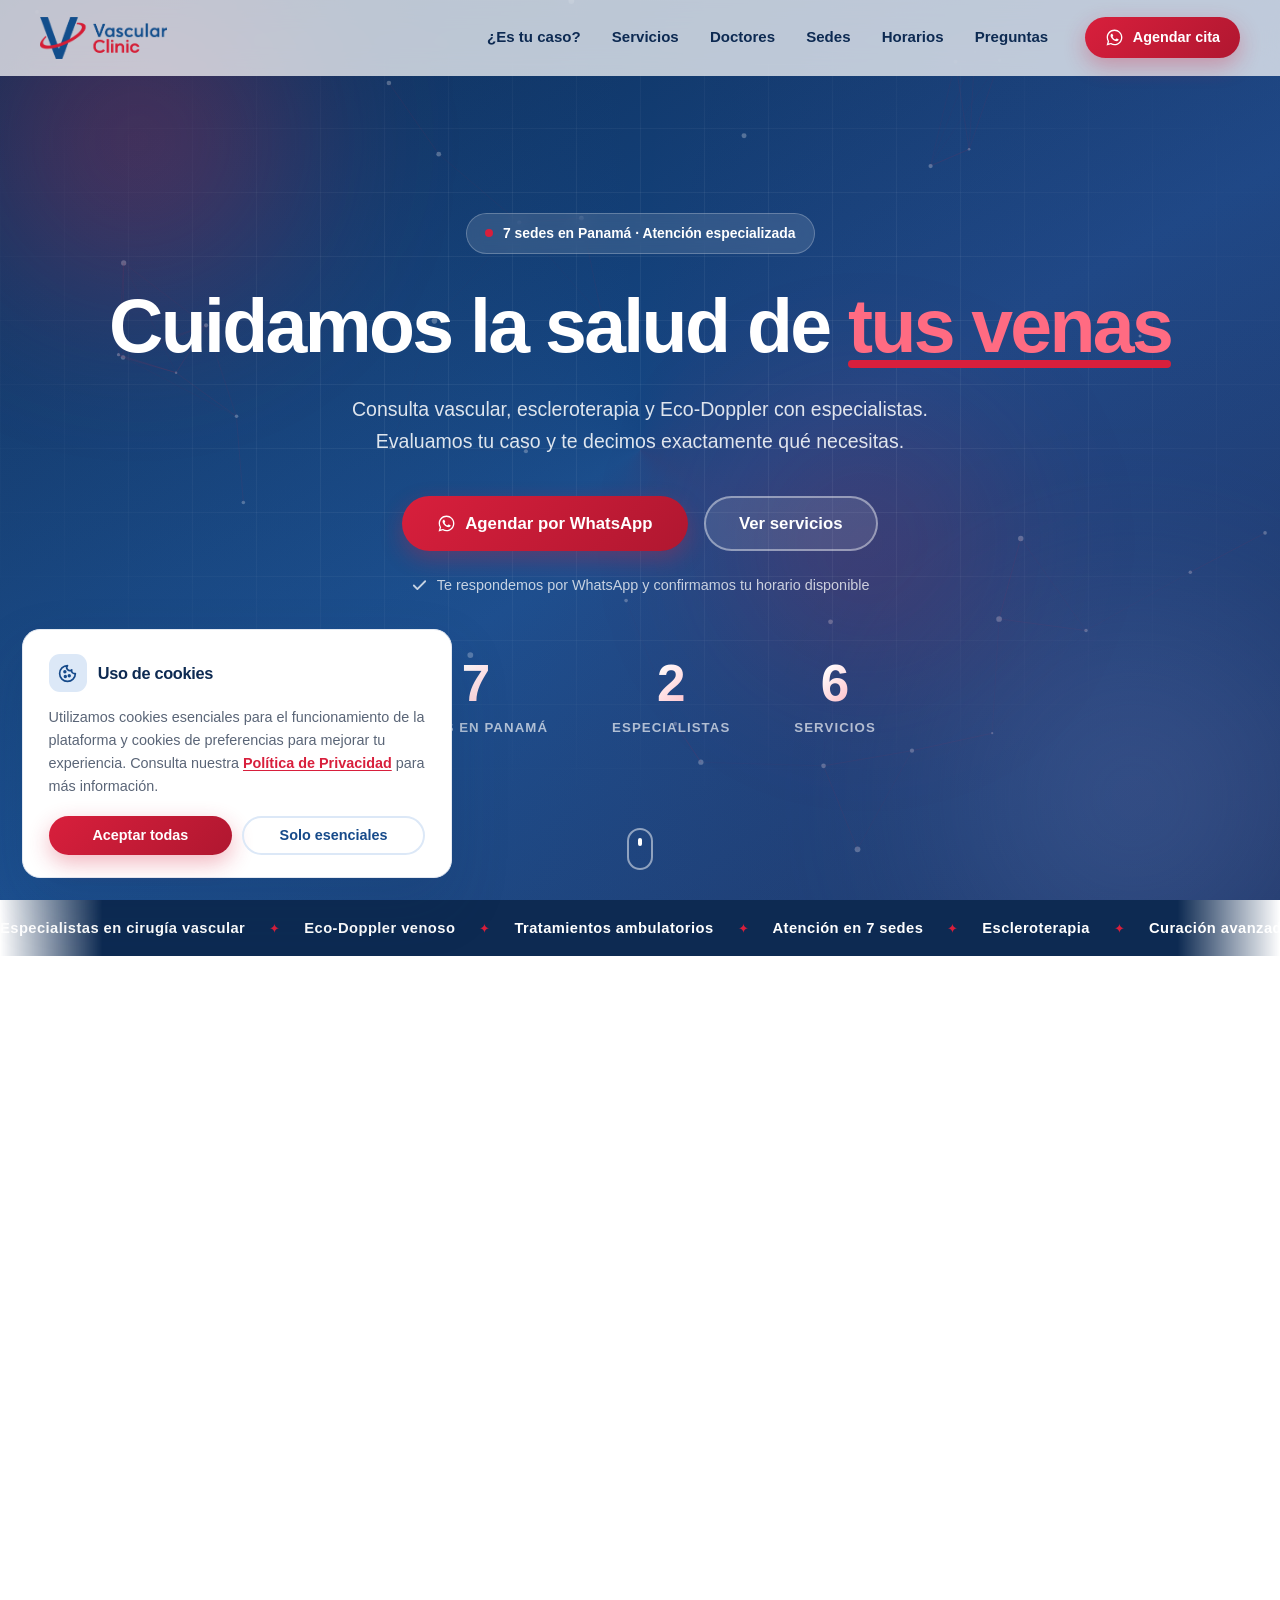
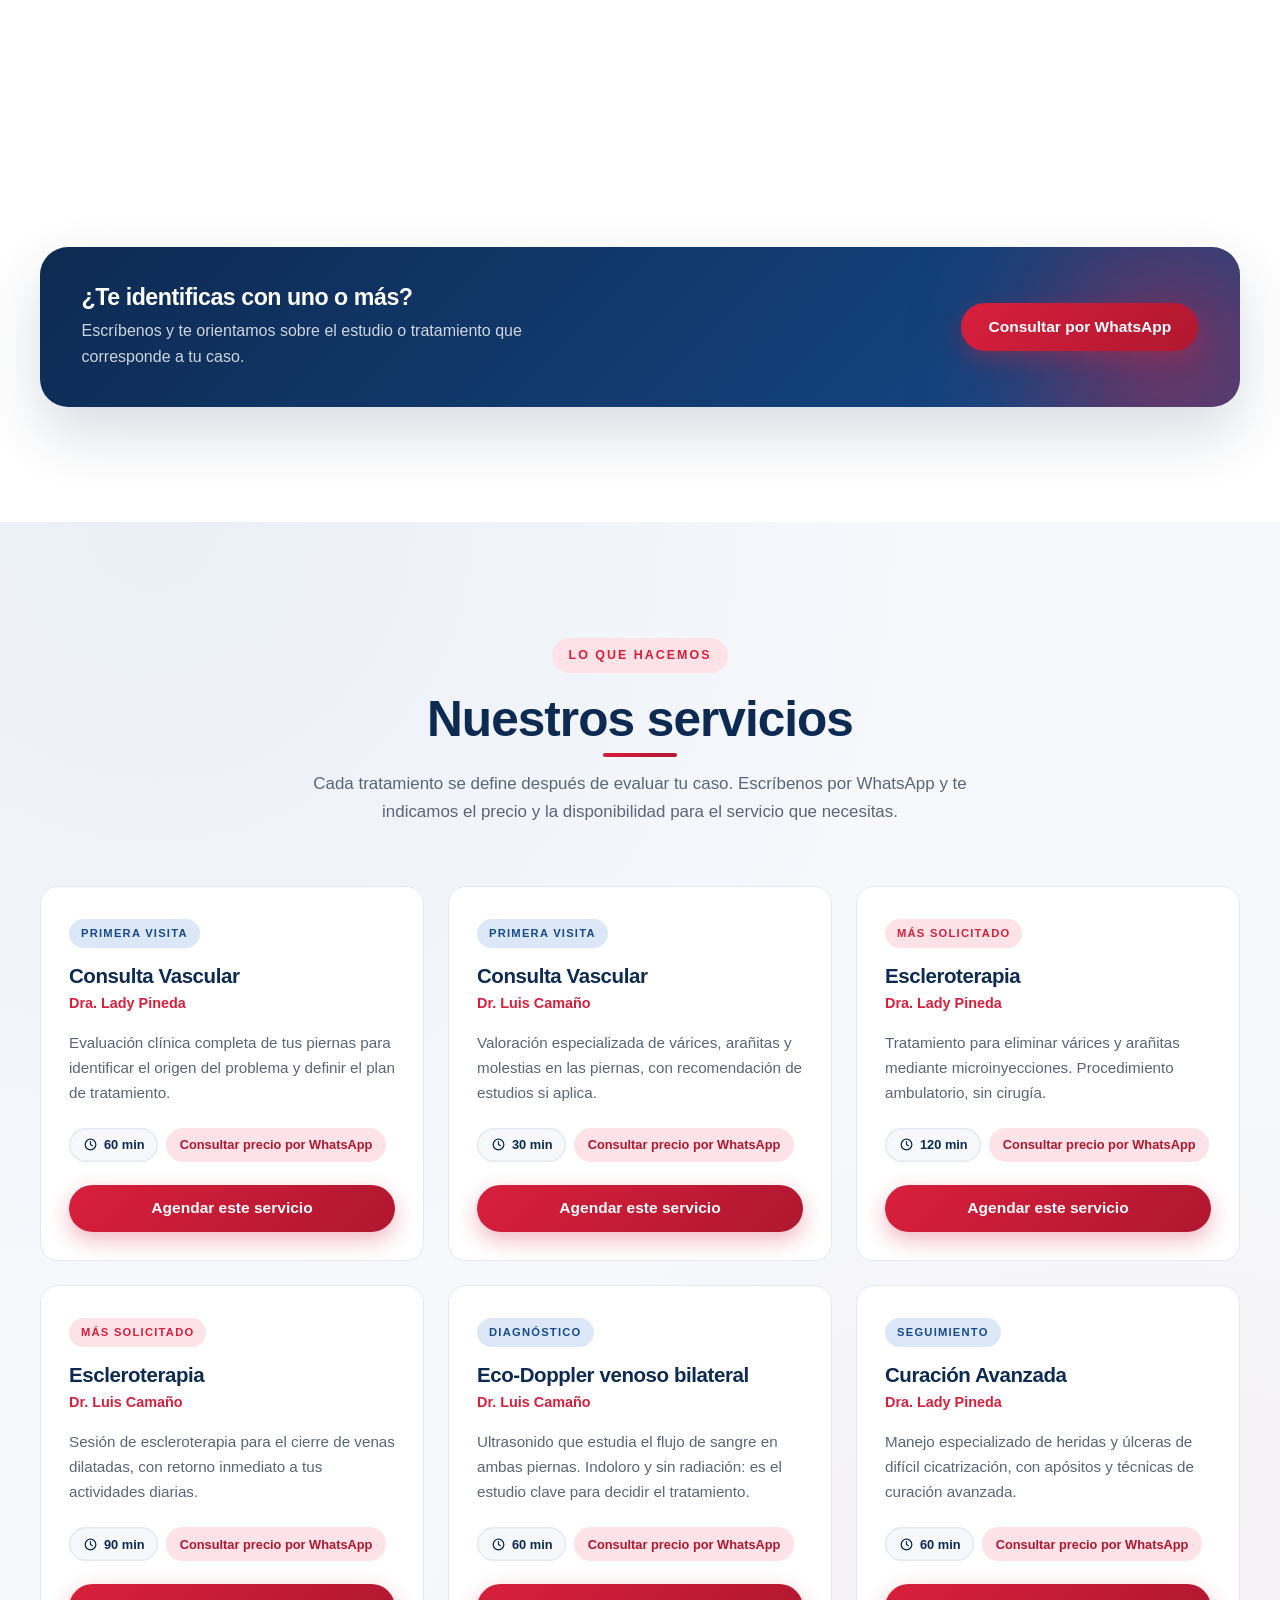
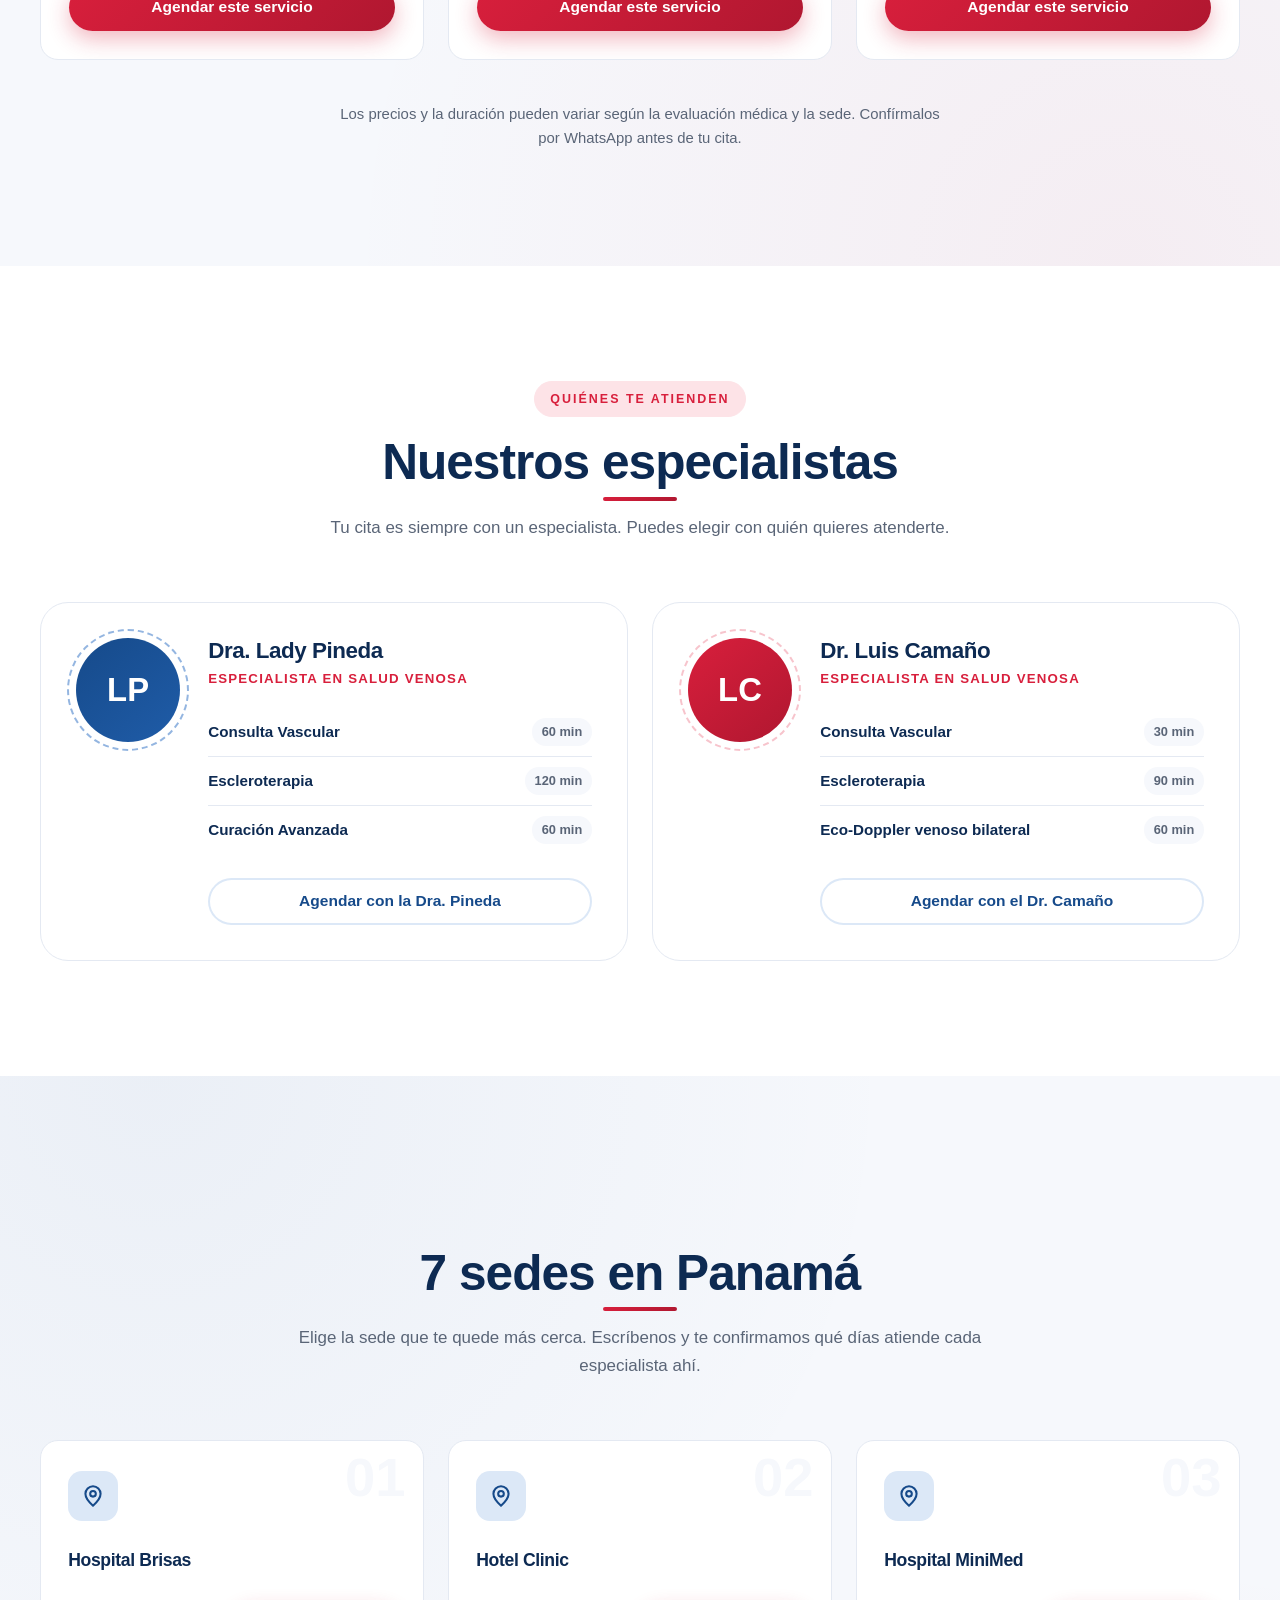
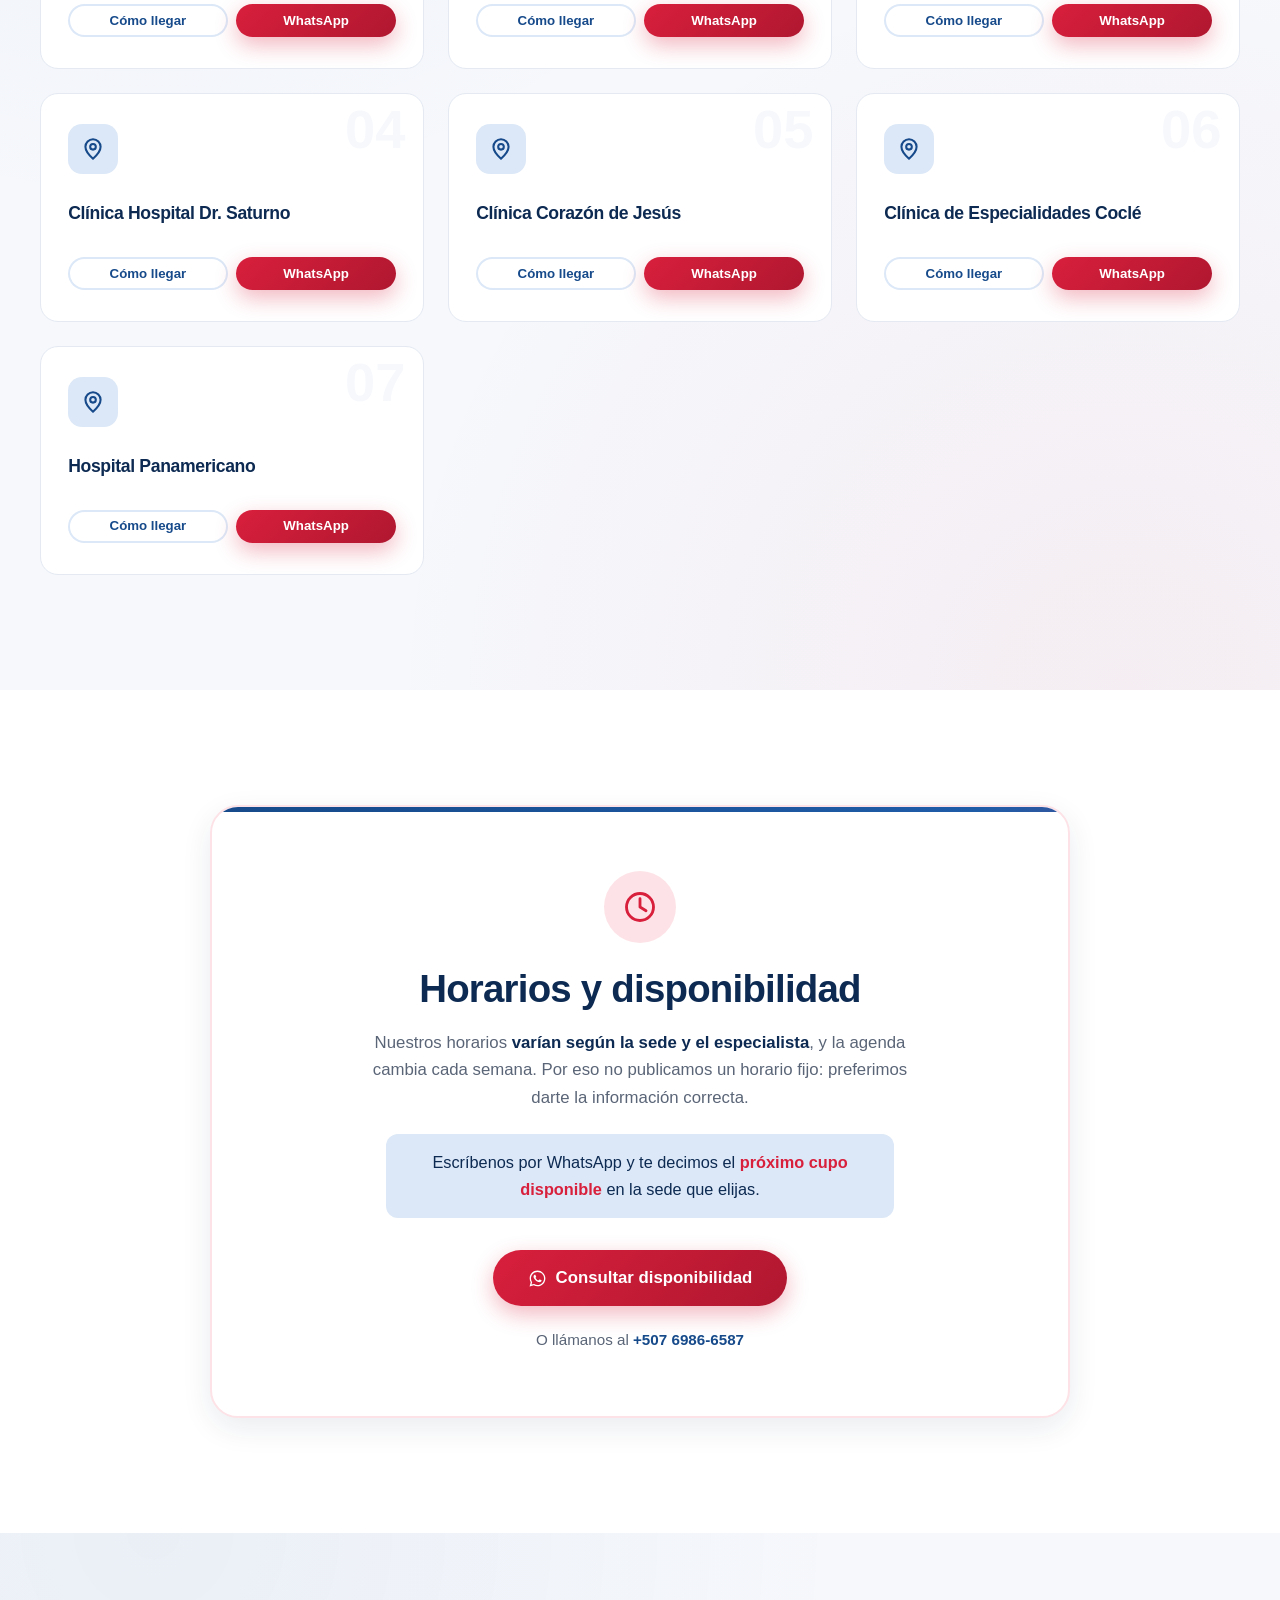
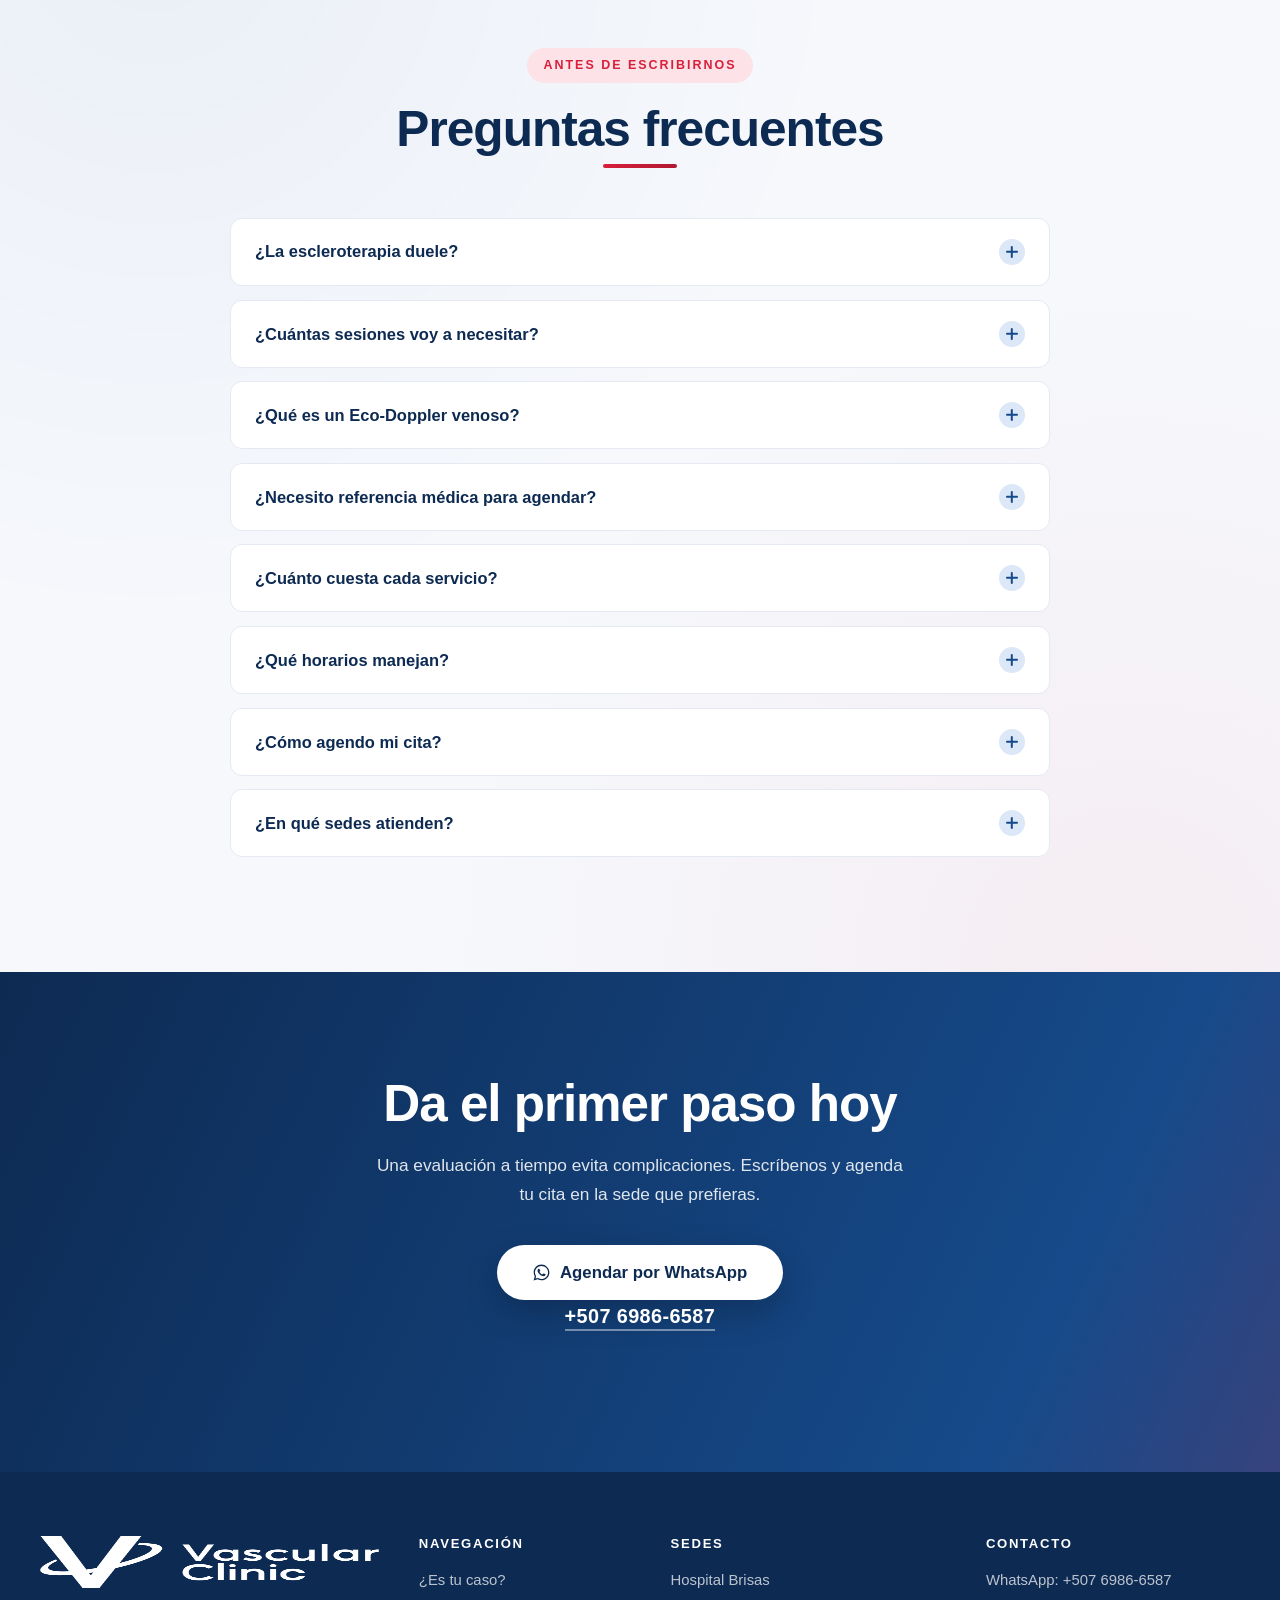
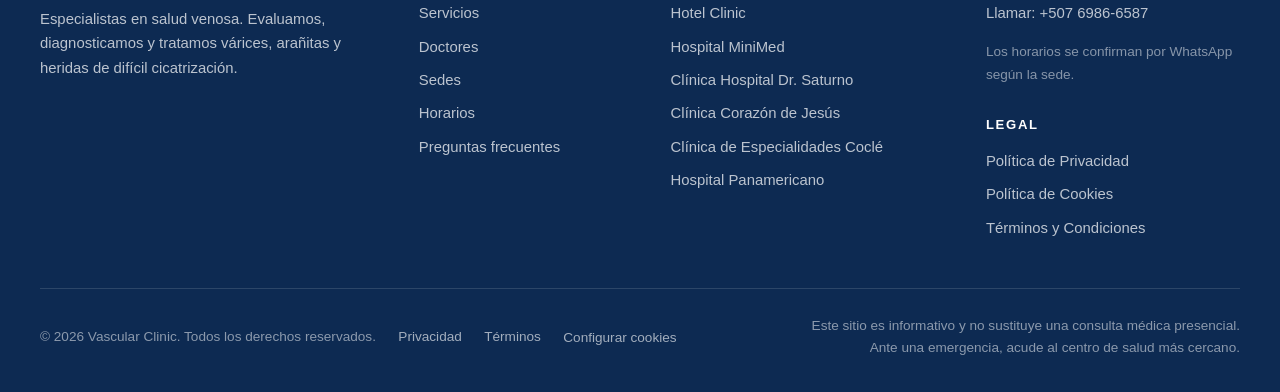
==== commit f8d93d3b: "Agrega banner de cookies y paginas legales - privacidad.html: Politica de Privacidad y de Cookies (1" ====
--- a/index.html
+++ b/index.html
@@ -852,12 +852,22 @@
          target="_blank" rel="noopener">WhatsApp: +507 6986-6587</a>
       <a href="tel:+50769866587">Llamar: +507 6986-6587</a>
       <p class="footer__hint">Los horarios se confirman por WhatsApp según la sede.</p>
+
+      <h4 style="margin-top:1.4rem">Legal</h4>
+      <a href="privacidad.html">Política de Privacidad</a>
+      <a href="privacidad.html#cookies">Política de Cookies</a>
+      <a href="terminos.html">Términos y Condiciones</a>
     </div>
 
   </div>
 
   <div class="container footer__bottom">
-    <p>© <span id="year">2026</span> Vascular Clinic. Todos los derechos reservados.</p>
+    <div class="footer__legal">
+      <p>© <span id="year">2026</span> Vascular Clinic. Todos los derechos reservados.</p>
+      <a href="privacidad.html">Privacidad</a>
+      <a href="terminos.html">Términos</a>
+      <button type="button" data-abrir-cookies>Configurar cookies</button>
+    </div>
     <p class="footer__disclaimer">
       Este sitio es informativo y no sustituye una consulta médica presencial.
       Ante una emergencia, acude al centro de salud más cercano.
@@ -938,5 +948,6 @@
 </script>
 
 <script src="js/main.js" defer></script>
+<script src="js/cookies.js" defer></script>
 </body>
 </html>
--- a/css/styles.css
+++ b/css/styles.css
@@ -942,6 +942,20 @@
   font-size:.85rem; color:rgba(255,255,255,.52);
 }
 .footer__disclaimer{ max-width:60ch; text-align:right; }
+
+.footer__legal{
+  display:flex; flex-wrap:wrap; align-items:center; gap:.4rem 1.4rem;
+}
+.footer__legal a,
+.footer__legal button{
+  font-family:inherit; font-size:.85rem;
+  color:rgba(255,255,255,.62);
+  background:none; border:none; padding:0; cursor:pointer;
+  text-decoration:none;
+  transition:color .25s ease;
+}
+.footer__legal a:hover,
+.footer__legal button:hover{ color:#fff; text-decoration:underline; }
 
 
 /* ═══ BOTÓN FLOTANTE WHATSAPP ══════════════════════════════════ */
@@ -1053,11 +1067,201 @@
 }
 
 
+/* ═══ BANNER DE COOKIES ════════════════════════════════════════
+   Lo construye js/cookies.js. Se coloca abajo a la IZQUIERDA para
+   no chocar con el botón flotante de WhatsApp (abajo a la derecha).
+   ═══════════════════════════════════════════════════════════════ */
+
+.cookie-banner{
+  position:fixed;
+  left:22px; bottom:22px;
+  z-index:1001;
+  width:min(430px, calc(100vw - 44px));
+  background:#fff;
+  border:1.5px solid var(--gris-200);
+  border-radius:var(--radio);
+  box-shadow:var(--sombra-lg);
+  padding:1.5rem 1.6rem 1.35rem;
+  opacity:0;
+  transform:translateY(24px) scale(.97);
+  transition:opacity .5s var(--ease), transform .5s var(--ease);
+}
+.cookie-banner.show{ opacity:1; transform:none; }
+.cookie-banner.hide{ opacity:0; transform:translateY(24px) scale(.97); pointer-events:none; }
+
+.cookie-banner__top{
+  display:flex; align-items:center; gap:.7rem;
+  margin-bottom:.85rem;
+}
+.cookie-banner__icon{
+  display:grid; place-items:center;
+  flex:none; width:38px; height:38px;
+  border-radius:11px;
+  background:var(--azul-100);
+}
+.cookie-banner__icon svg{
+  width:21px; height:21px; fill:none; stroke:var(--azul);
+  stroke-width:1.9; stroke-linecap:round; stroke-linejoin:round;
+}
+.cookie-banner__title{
+  font-size:1.02rem; font-weight:800; color:var(--azul-900);
+}
+
+.cookie-banner__text{
+  font-size:.9rem; line-height:1.6; color:var(--gris);
+  margin-bottom:1.15rem;
+}
+.cookie-banner__text a{
+  color:var(--rojo); font-weight:700; text-decoration:underline;
+  text-underline-offset:2px;
+}
+
+.cookie-banner__actions{ display:flex; gap:.6rem; flex-wrap:wrap; }
+.cookie-banner__actions .btn{ flex:1; min-width:140px; }
+
+
+/* ═══ PÁGINAS LEGALES ══════════════════════════════════════════ */
+
+.legal-hero{
+  position:relative;
+  padding:calc(var(--header-h) + 4rem) 0 3.5rem;
+  background:linear-gradient(150deg, var(--azul-900) 0%, var(--azul) 100%);
+  color:#fff;
+  overflow:hidden;
+  text-align:center;
+}
+.legal-hero::before{
+  content:''; position:absolute; top:-45%; right:-8%;
+  width:520px; height:520px; border-radius:50%;
+  background:radial-gradient(circle, rgba(216,31,60,.55), transparent 68%);
+  filter:blur(60px);
+  pointer-events:none;
+}
+.legal-hero__inner{ position:relative; z-index:1; }
+.legal-hero h1{
+  font-size:clamp(2rem, 5vw, 3.1rem);
+  margin-bottom:.9rem;
+}
+.legal-hero__date{
+  font-size:.88rem; font-weight:600;
+  letter-spacing:.05em;
+  color:rgba(255,255,255,.72);
+}
+
+.legal{ padding:clamp(3rem,6vw,4.5rem) 0 clamp(4rem,8vw,6rem); }
+
+.legal__body{ max-width:820px; margin-inline:auto; }
+
+.legal__intro{
+  background:var(--nieve);
+  border-left:4px solid var(--rojo);
+  border-radius:0 var(--radio-sm) var(--radio-sm) 0;
+  padding:1.2rem 1.5rem;
+  font-size:.95rem; color:var(--gris);
+  margin-bottom:2.5rem;
+}
+
+.legal__section{
+  padding-bottom:2.2rem;
+  margin-bottom:2.2rem;
+  border-bottom:1px solid var(--gris-200);
+}
+.legal__section:last-child{ border-bottom:none; margin-bottom:0; padding-bottom:0; }
+
+.legal__section h2{
+  display:flex; align-items:baseline; gap:.7rem;
+  font-size:1.3rem; color:var(--azul-900);
+  margin-bottom:1rem;
+}
+.legal__num{
+  flex:none;
+  display:grid; place-items:center;
+  min-width:32px; height:32px;
+  padding:0 .5rem;
+  border-radius:9px;
+  background:var(--azul-100);
+  color:var(--azul);
+  font-size:.9rem; font-weight:800;
+  align-self:flex-start;
+}
+
+.legal__section p{ color:var(--gris); margin-bottom:1rem; }
+.legal__section p:last-child{ margin-bottom:0; }
+
+.legal__section h3{
+  font-size:1.02rem; color:var(--azul-900);
+  margin:1.5rem 0 .8rem;
+}
+
+.legal__list{ display:flex; flex-direction:column; gap:.75rem; }
+.legal__list li{
+  position:relative;
+  padding-left:1.7rem;
+  color:var(--gris);
+}
+.legal__list li::before{
+  content:''; position:absolute; left:.35rem; top:.62em;
+  width:7px; height:7px; border-radius:50%;
+  background:var(--rojo);
+}
+.legal__list strong{ color:var(--azul-900); }
+
+.legal__contact{
+  display:flex; flex-wrap:wrap; gap:.7rem;
+  margin-top:1.2rem;
+}
+.legal__contact a{
+  display:inline-flex; align-items:center; gap:.5rem;
+  font-size:.92rem; font-weight:700;
+  color:var(--azul);
+  background:var(--azul-100);
+  padding:.6rem 1.1rem;
+  border-radius:99px;
+  text-decoration:none;
+  transition:background .25s ease, color .25s ease, transform .3s var(--ease);
+}
+.legal__contact a:hover{
+  background:var(--azul); color:#fff; transform:translateY(-2px);
+}
+
+.legal__back{
+  display:inline-flex; align-items:center; gap:.5rem;
+  margin-top:3rem;
+  font-weight:700; color:var(--rojo);
+  text-decoration:none;
+}
+.legal__back:hover{ text-decoration:underline; }
+.legal__back svg{
+  width:17px; height:17px; fill:none; stroke:currentColor;
+  stroke-width:2.4; stroke-linecap:round; stroke-linejoin:round;
+}
+
+
+/* ═══ RESPONSIVE DE COOKIES Y LEGALES ══════════════════════════ */
+
+@media (max-width:600px){
+  .cookie-banner{
+    left:12px; right:12px; bottom:12px;
+    width:auto;
+    padding:1.25rem 1.25rem 1.15rem;
+  }
+  .cookie-banner__actions .btn{ min-width:0; width:100%; flex:none; }
+
+  /* Mientras el banner está visible, subimos el botón de WhatsApp
+     para que no queden uno encima del otro. */
+  body.cookies-open .wa-fab{ bottom:calc(12px + 210px); }
+
+  .legal__section h2{ font-size:1.16rem; }
+}
+
+
 /* ═══ IMPRESIÓN ════════════════════════════════════════════════ */
 
 @media print{
   .header,.mobile-menu,.wa-fab,.progress-bar,.scroll-hint,
-  .hero__canvas,.hero__bg,.hero__pulse,.marquee{ display:none !important; }
-  .hero,.final-cta,.footer{ background:#fff !important; color:#000 !important; }
+  .hero__canvas,.hero__bg,.hero__pulse,.marquee,
+  .cookie-banner,.legal__back{ display:none !important; }
+  .hero,.final-cta,.footer,.legal-hero{ background:#fff !important; color:#000 !important; }
   .btn{ box-shadow:none; border:1px solid #000; color:#000 !important; background:#fff !important; }
-}
+  .legal__section{ break-inside:avoid; }
+}
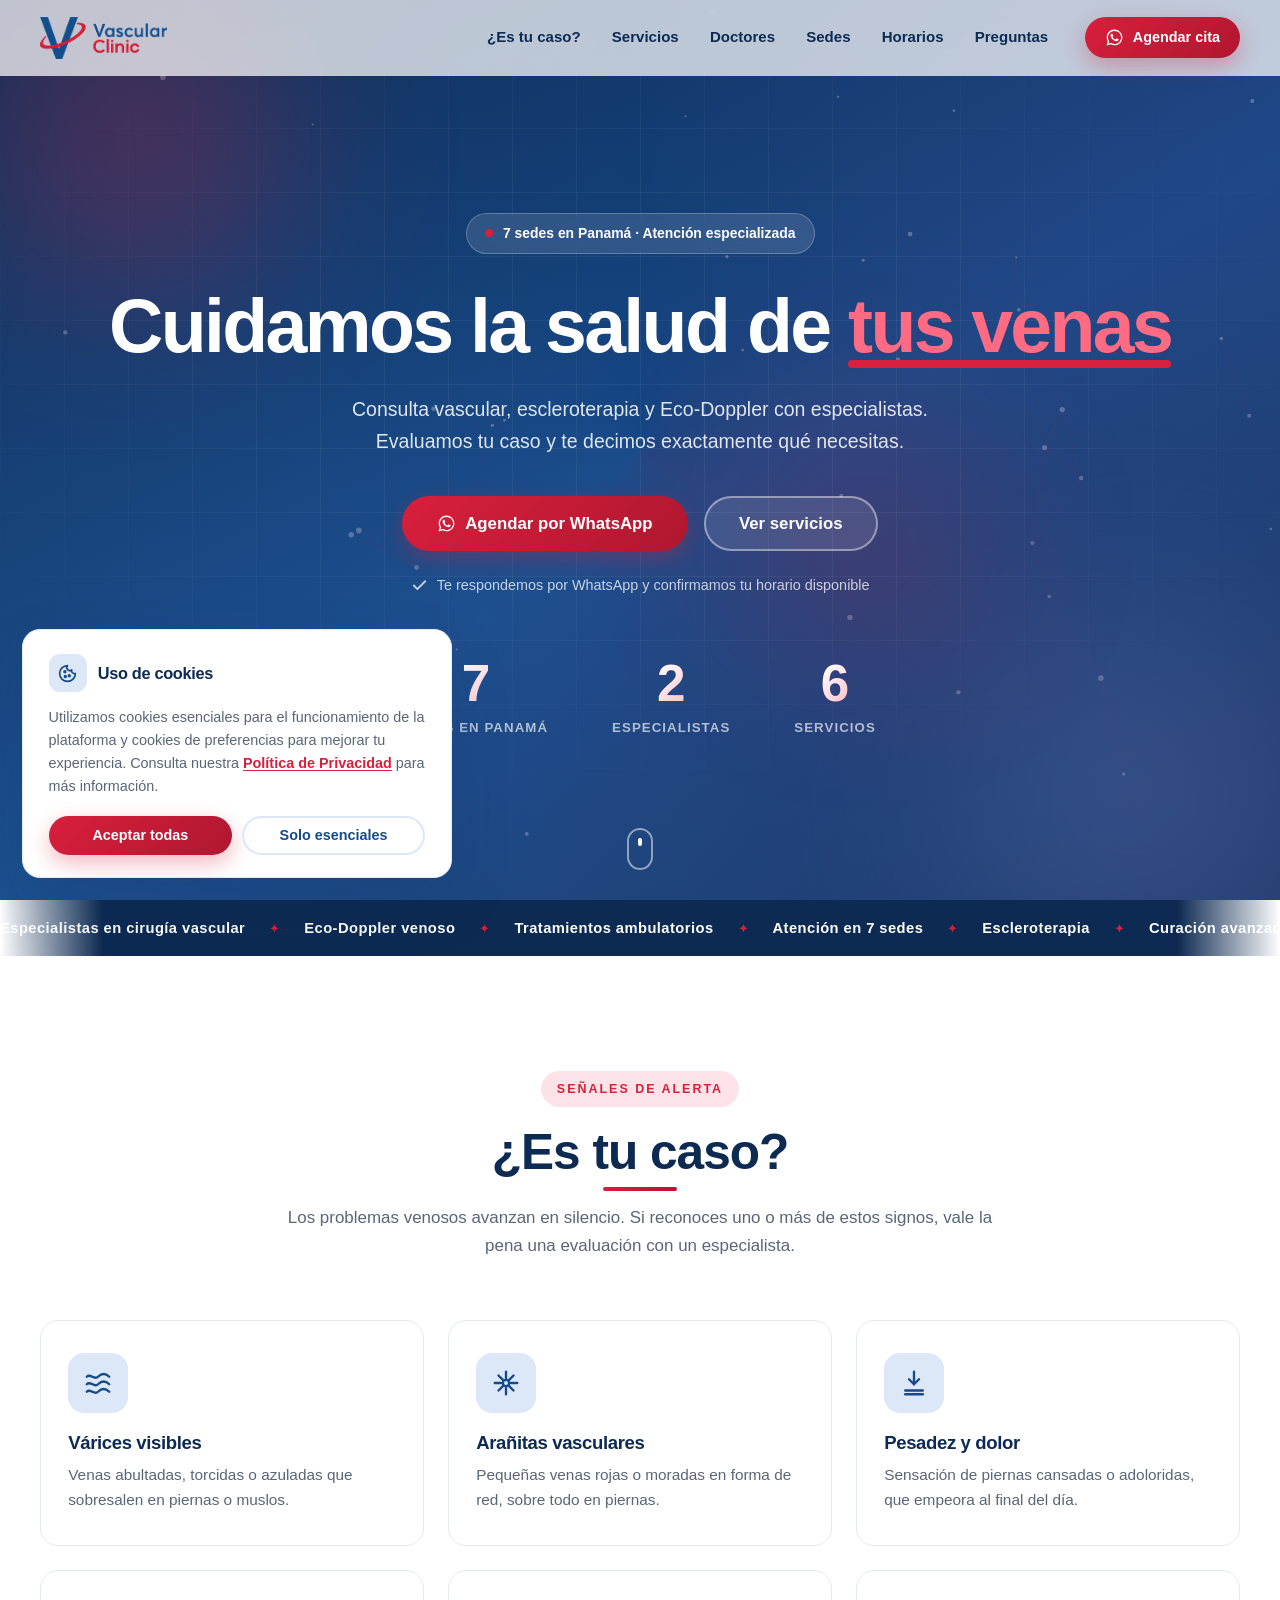
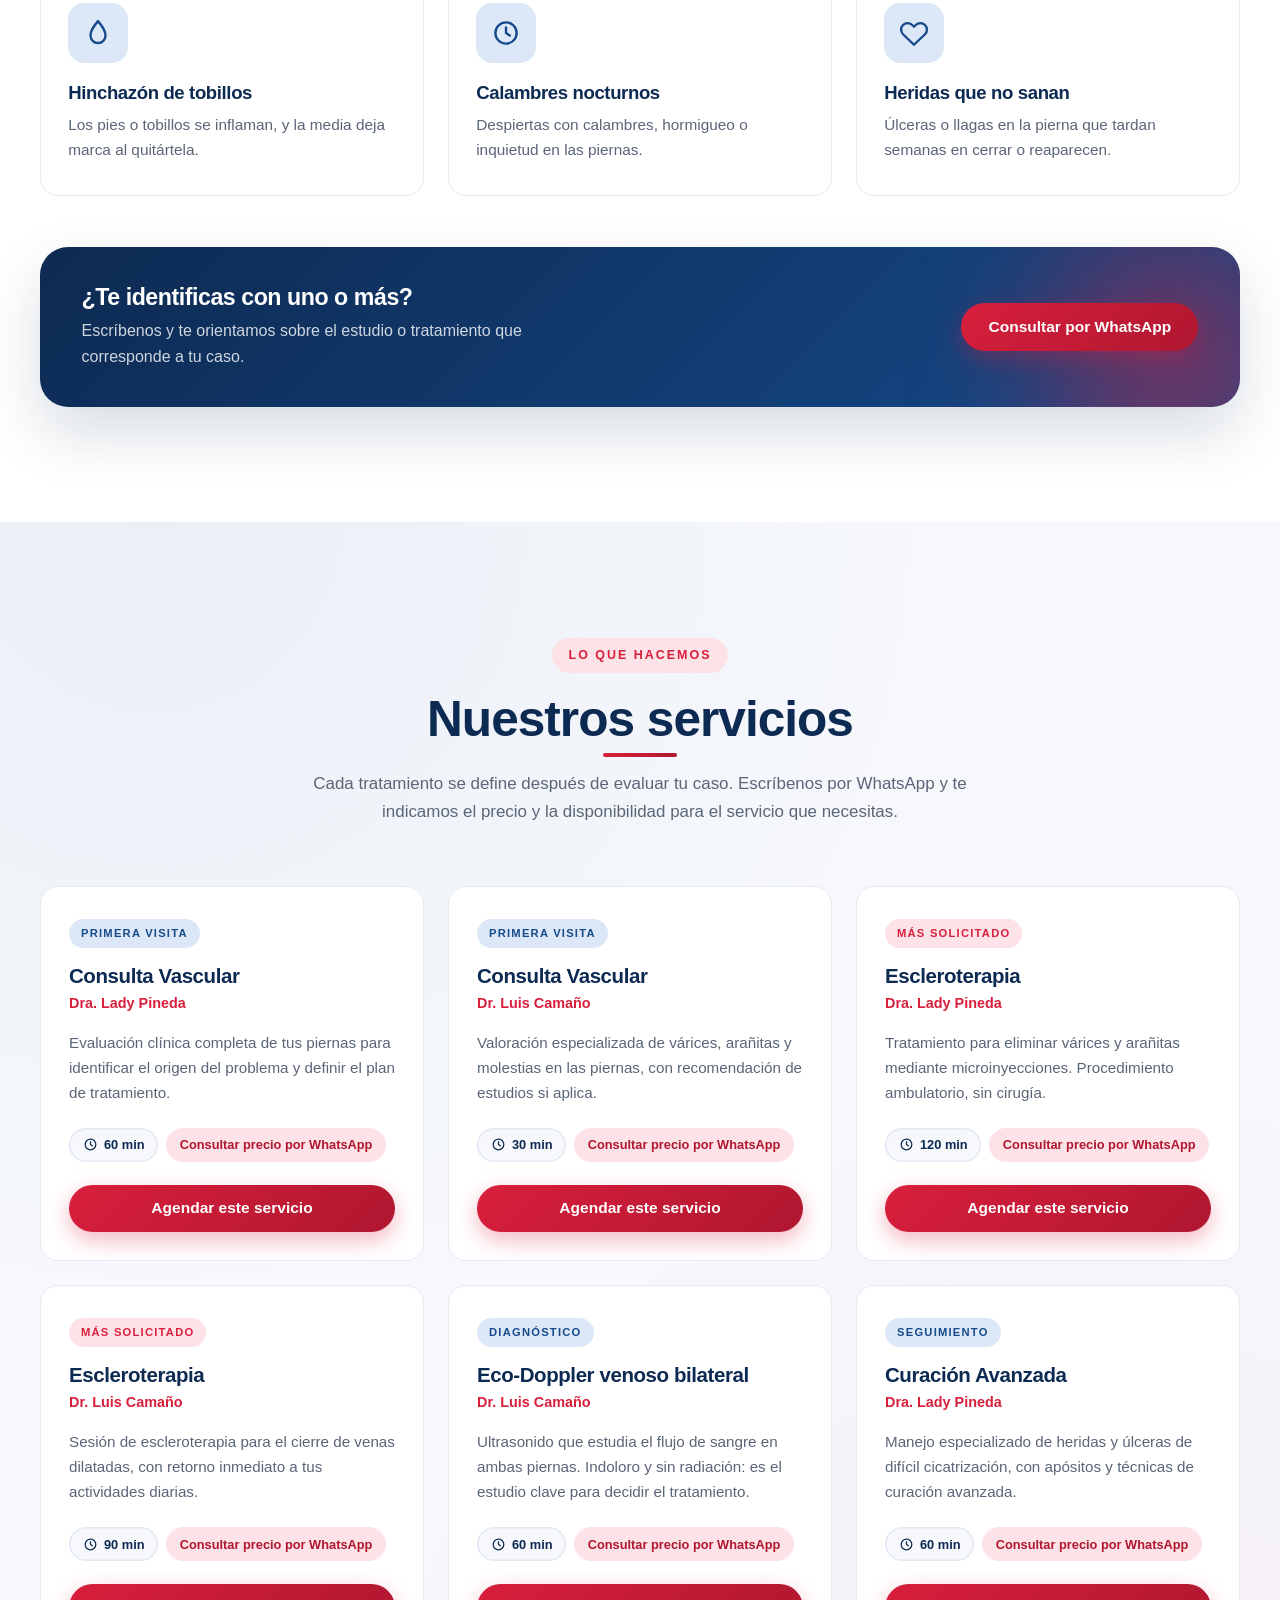
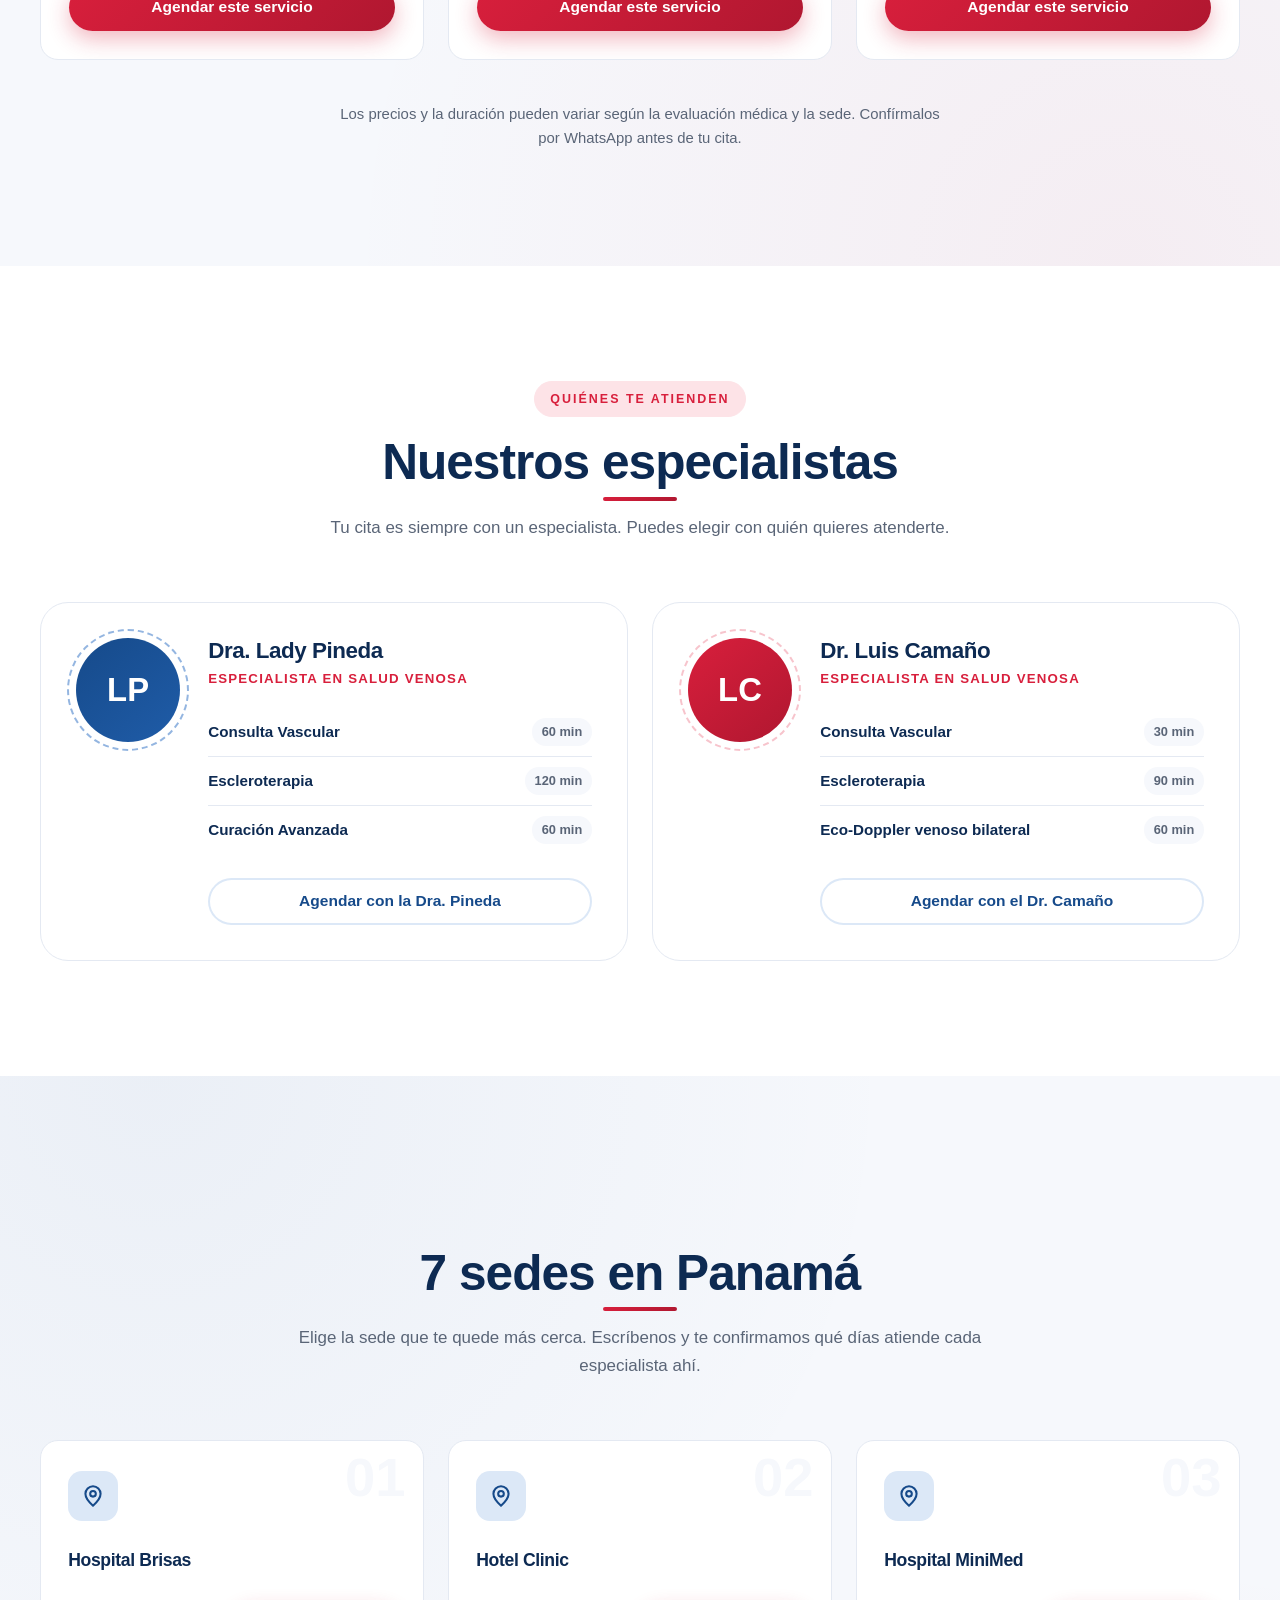
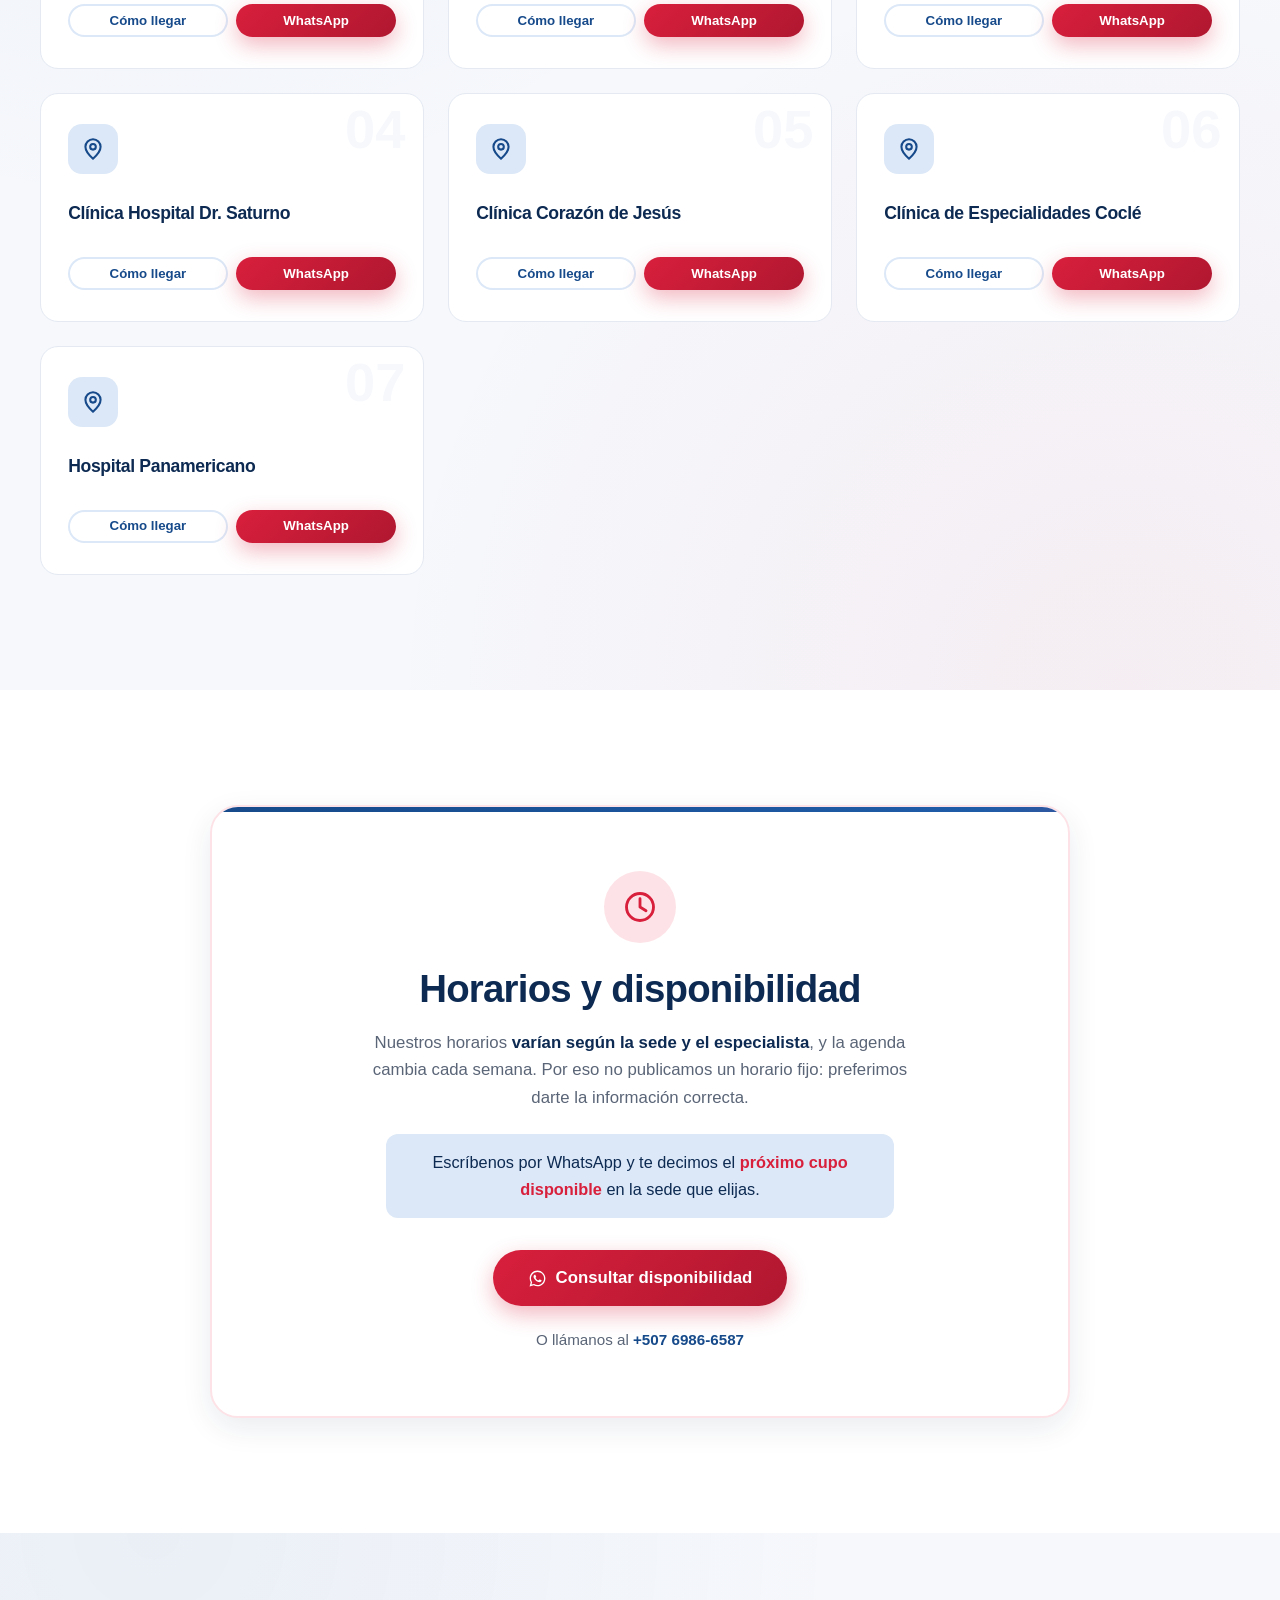
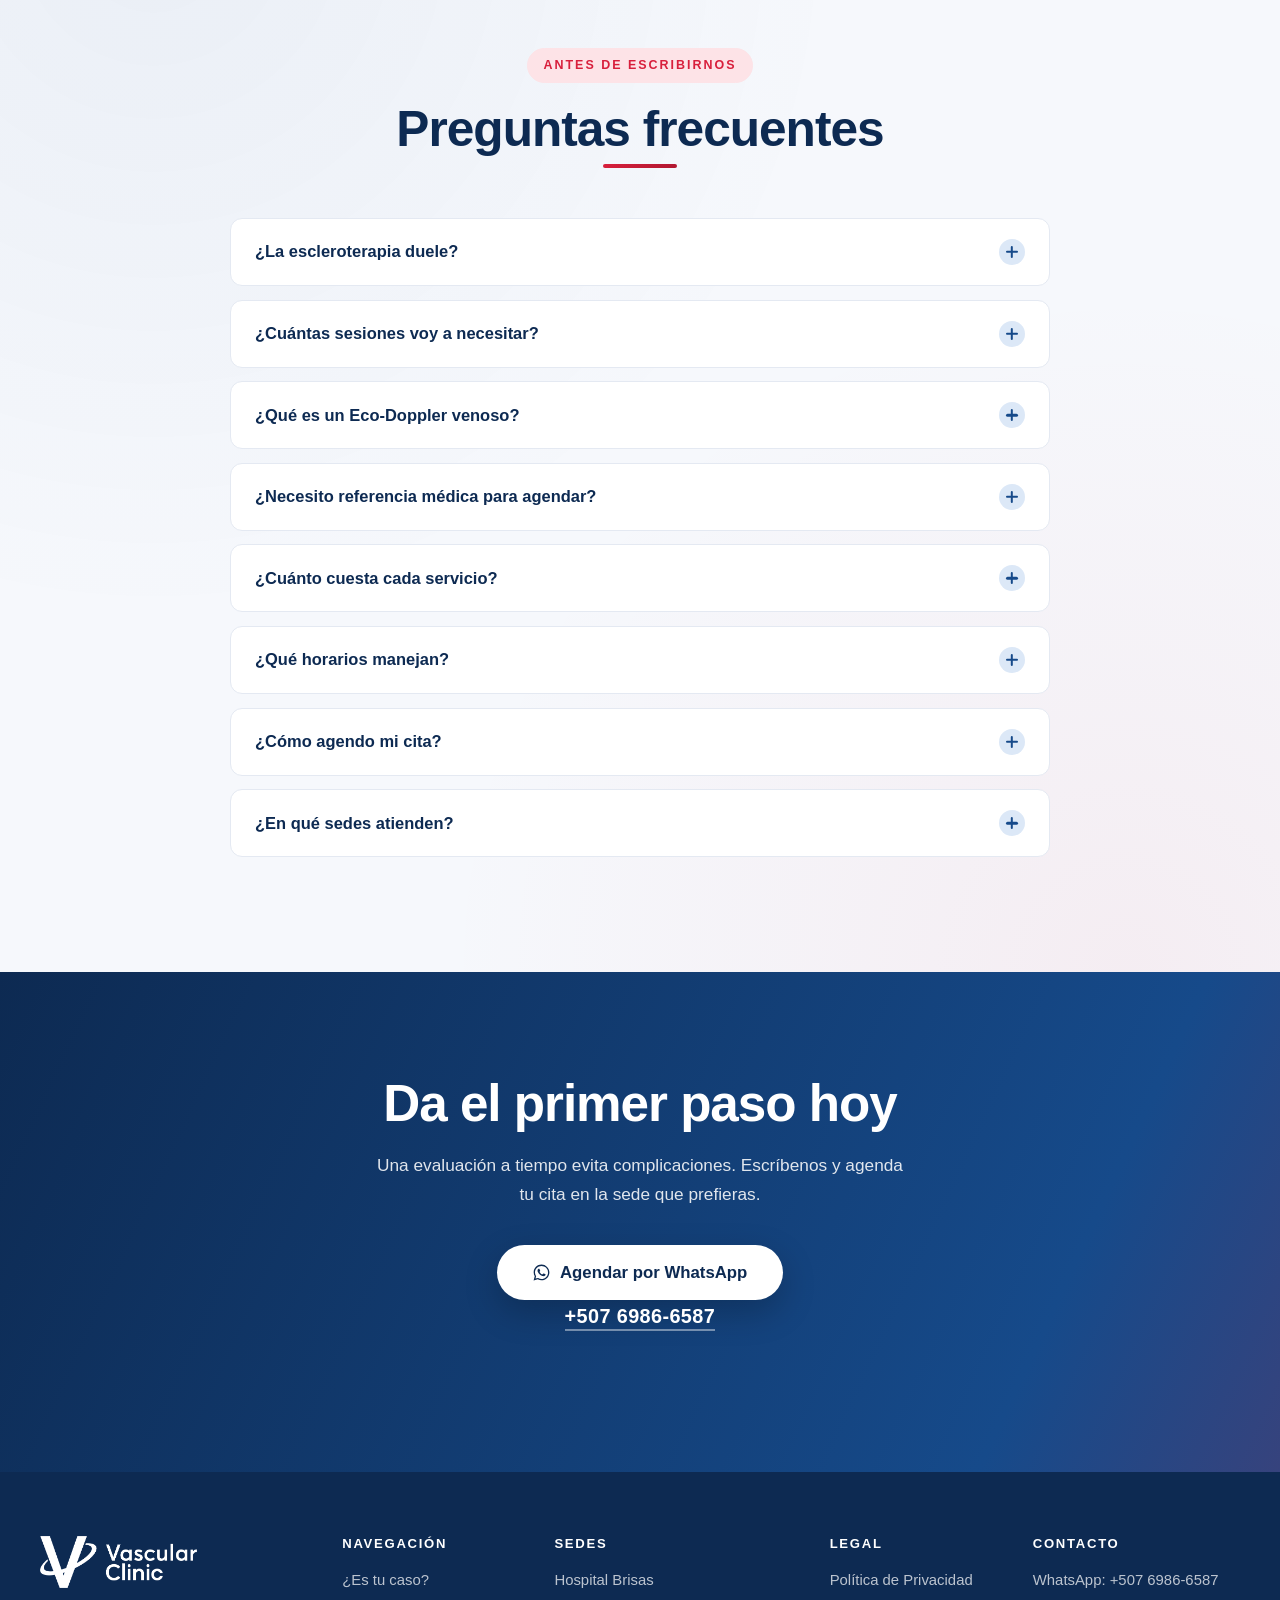
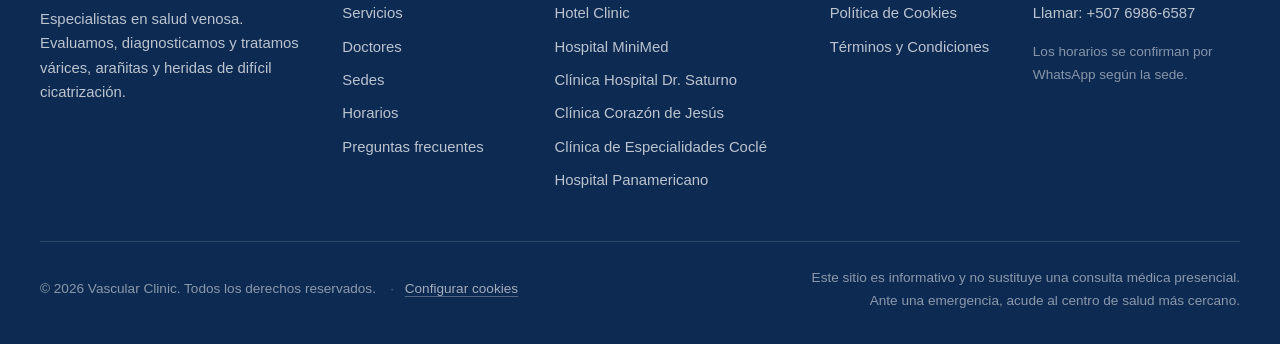
==== commit 45b985c4: "Rehace el footer: Legal como columna propia y corrige el logo El bloque legal se habia agregado dent" ====
--- a/index.html
+++ b/index.html
@@ -845,6 +845,13 @@
     </div>
 
     <div class="footer__col">
+      <h4>Legal</h4>
+      <a href="privacidad.html">Política de Privacidad</a>
+      <a href="privacidad.html#cookies">Política de Cookies</a>
+      <a href="terminos.html">Términos y Condiciones</a>
+    </div>
+
+    <div class="footer__col">
       <h4>Contacto</h4>
       <a class="js-wa"
          href="https://wa.me/50769866587?text=Hola%20Vascular%20Clinic%2C%20quiero%20agendar%20una%20cita."
@@ -852,11 +859,6 @@
          target="_blank" rel="noopener">WhatsApp: +507 6986-6587</a>
       <a href="tel:+50769866587">Llamar: +507 6986-6587</a>
       <p class="footer__hint">Los horarios se confirman por WhatsApp según la sede.</p>
-
-      <h4 style="margin-top:1.4rem">Legal</h4>
-      <a href="privacidad.html">Política de Privacidad</a>
-      <a href="privacidad.html#cookies">Política de Cookies</a>
-      <a href="terminos.html">Términos y Condiciones</a>
     </div>
 
   </div>
@@ -864,8 +866,6 @@
   <div class="container footer__bottom">
     <div class="footer__legal">
       <p>© <span id="year">2026</span> Vascular Clinic. Todos los derechos reservados.</p>
-      <a href="privacidad.html">Privacidad</a>
-      <a href="terminos.html">Términos</a>
       <button type="button" data-abrir-cookies>Configurar cookies</button>
     </div>
     <p class="footer__disclaimer">
--- a/css/styles.css
+++ b/css/styles.css
@@ -911,8 +911,8 @@
 }
 .footer__grid{
   display:grid;
-  grid-template-columns:1.6fr 1fr 1.3fr 1.2fr;
-  gap:2.5rem;
+  grid-template-columns:1.5fr 1fr 1.35fr .95fr 1.15fr;
+  gap:2.2rem 2rem;
 }
 .footer__col{ display:flex; flex-direction:column; gap:.55rem; }
 .footer__col h4{
@@ -931,6 +931,9 @@
 .footer__logo{
   height:52px; width:auto;
   margin-bottom:.6rem;
+  /* .footer__col es flex column: sin esto la imagen se estira a lo
+     ancho de la columna y el logo sale deformado. */
+  align-self:flex-start;
 }
 .footer__col--brand p{ max-width:38ch; }
 .footer__hint{ font-size:.85rem; color:rgba(255,255,255,.5); margin-top:.4rem; }
@@ -938,24 +941,38 @@
 .footer__bottom{
   margin-top:3rem; padding-top:1.6rem;
   border-top:1px solid rgba(255,255,255,.13);
-  display:flex; justify-content:space-between; gap:1.5rem; flex-wrap:wrap;
+  display:flex; justify-content:space-between; align-items:center;
+  gap:1.5rem; flex-wrap:wrap;
   font-size:.85rem; color:rgba(255,255,255,.52);
 }
 .footer__disclaimer{ max-width:60ch; text-align:right; }
 
+/* Copyright + "Configurar cookies", en una sola línea alineada */
 .footer__legal{
-  display:flex; flex-wrap:wrap; align-items:center; gap:.4rem 1.4rem;
-}
-.footer__legal a,
+  display:flex; flex-wrap:wrap; align-items:center; gap:.35rem .9rem;
+}
 .footer__legal button{
-  font-family:inherit; font-size:.85rem;
+  position:relative;
+  font-family:inherit; font-size:.85rem; line-height:inherit;
   color:rgba(255,255,255,.62);
-  background:none; border:none; padding:0; cursor:pointer;
+  background:none; border:none; cursor:pointer;
+  padding:0 0 0 .9rem;
+  text-decoration:underline;
+  text-decoration-color:rgba(255,255,255,.28);
+  text-underline-offset:3px;
+  transition:color .25s ease, text-decoration-color .25s ease;
+}
+/* separador · entre el copyright y el botón */
+.footer__legal button::before{
+  content:'·';
+  position:absolute; left:0;
+  color:rgba(255,255,255,.3);
   text-decoration:none;
-  transition:color .25s ease;
-}
-.footer__legal a:hover,
-.footer__legal button:hover{ color:#fff; text-decoration:underline; }
+}
+.footer__legal button:hover{
+  color:#fff;
+  text-decoration-color:#fff;
+}
 
 
 /* ═══ BOTÓN FLOTANTE WHATSAPP ══════════════════════════════════ */
@@ -1011,9 +1028,23 @@
 
 /* ═══ RESPONSIVE ═══════════════════════════════════════════════ */
 
-@media (max-width:1080px){
-  .footer__grid{ grid-template-columns:1fr 1fr; gap:2.2rem 2rem; }
+@media (max-width:1180px){
+  /* La marca pasa a ocupar toda la fila y las 4 listas quedan debajo */
+  .footer__grid{ grid-template-columns:repeat(4,1fr); }
+  .footer__col--brand{ grid-column:1 / -1; }
+  .footer__col--brand p{ max-width:60ch; }
+}
+
+@media (max-width:820px){
+  .footer__grid{ grid-template-columns:1fr 1fr; }
   .footer__disclaimer{ text-align:left; }
+  .footer__bottom{ align-items:flex-start; }
+
+  /* El copyright pasa a su propia línea: el separador "·" quedaría
+     suelto al inicio de la siguiente. */
+  .footer__legal{ flex-direction:column; align-items:flex-start; }
+  .footer__legal button{ padding-left:0; }
+  .footer__legal button::before{ content:none; }
 }
 
 @media (max-width:1024px){
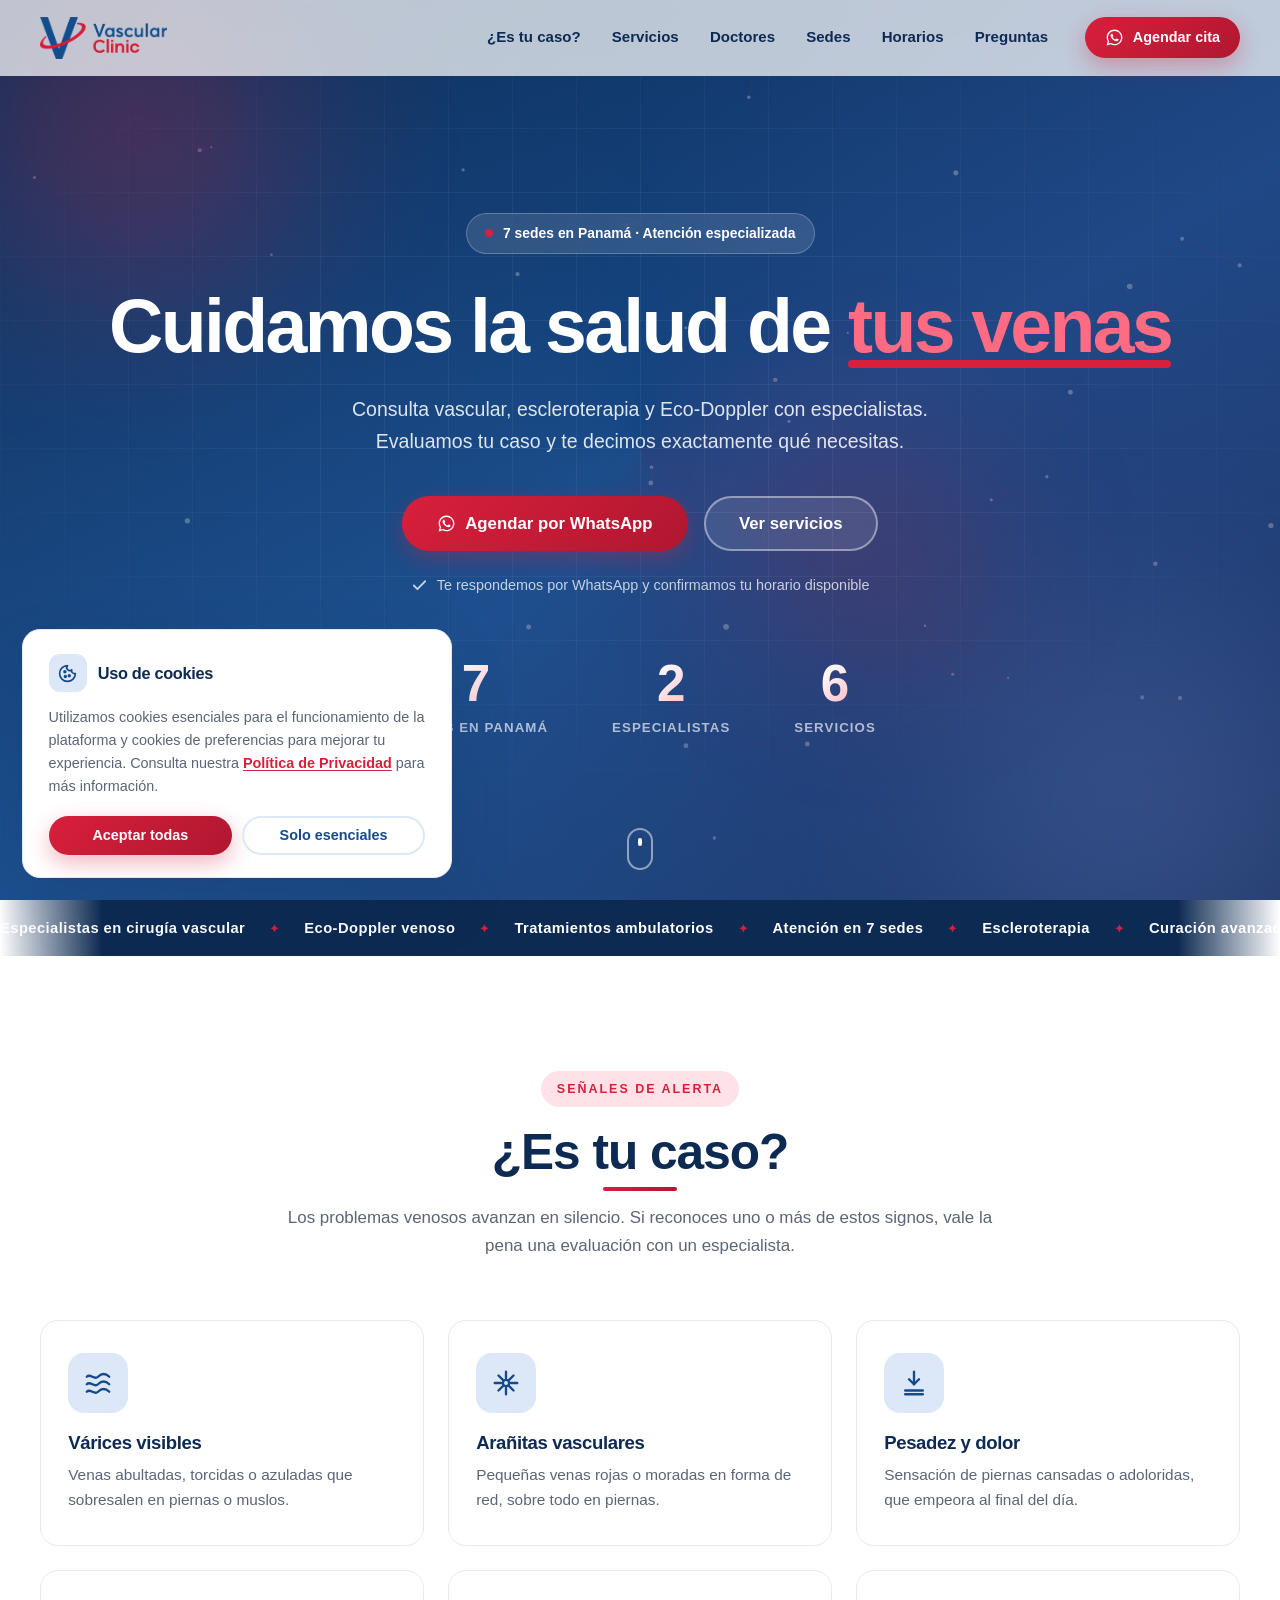
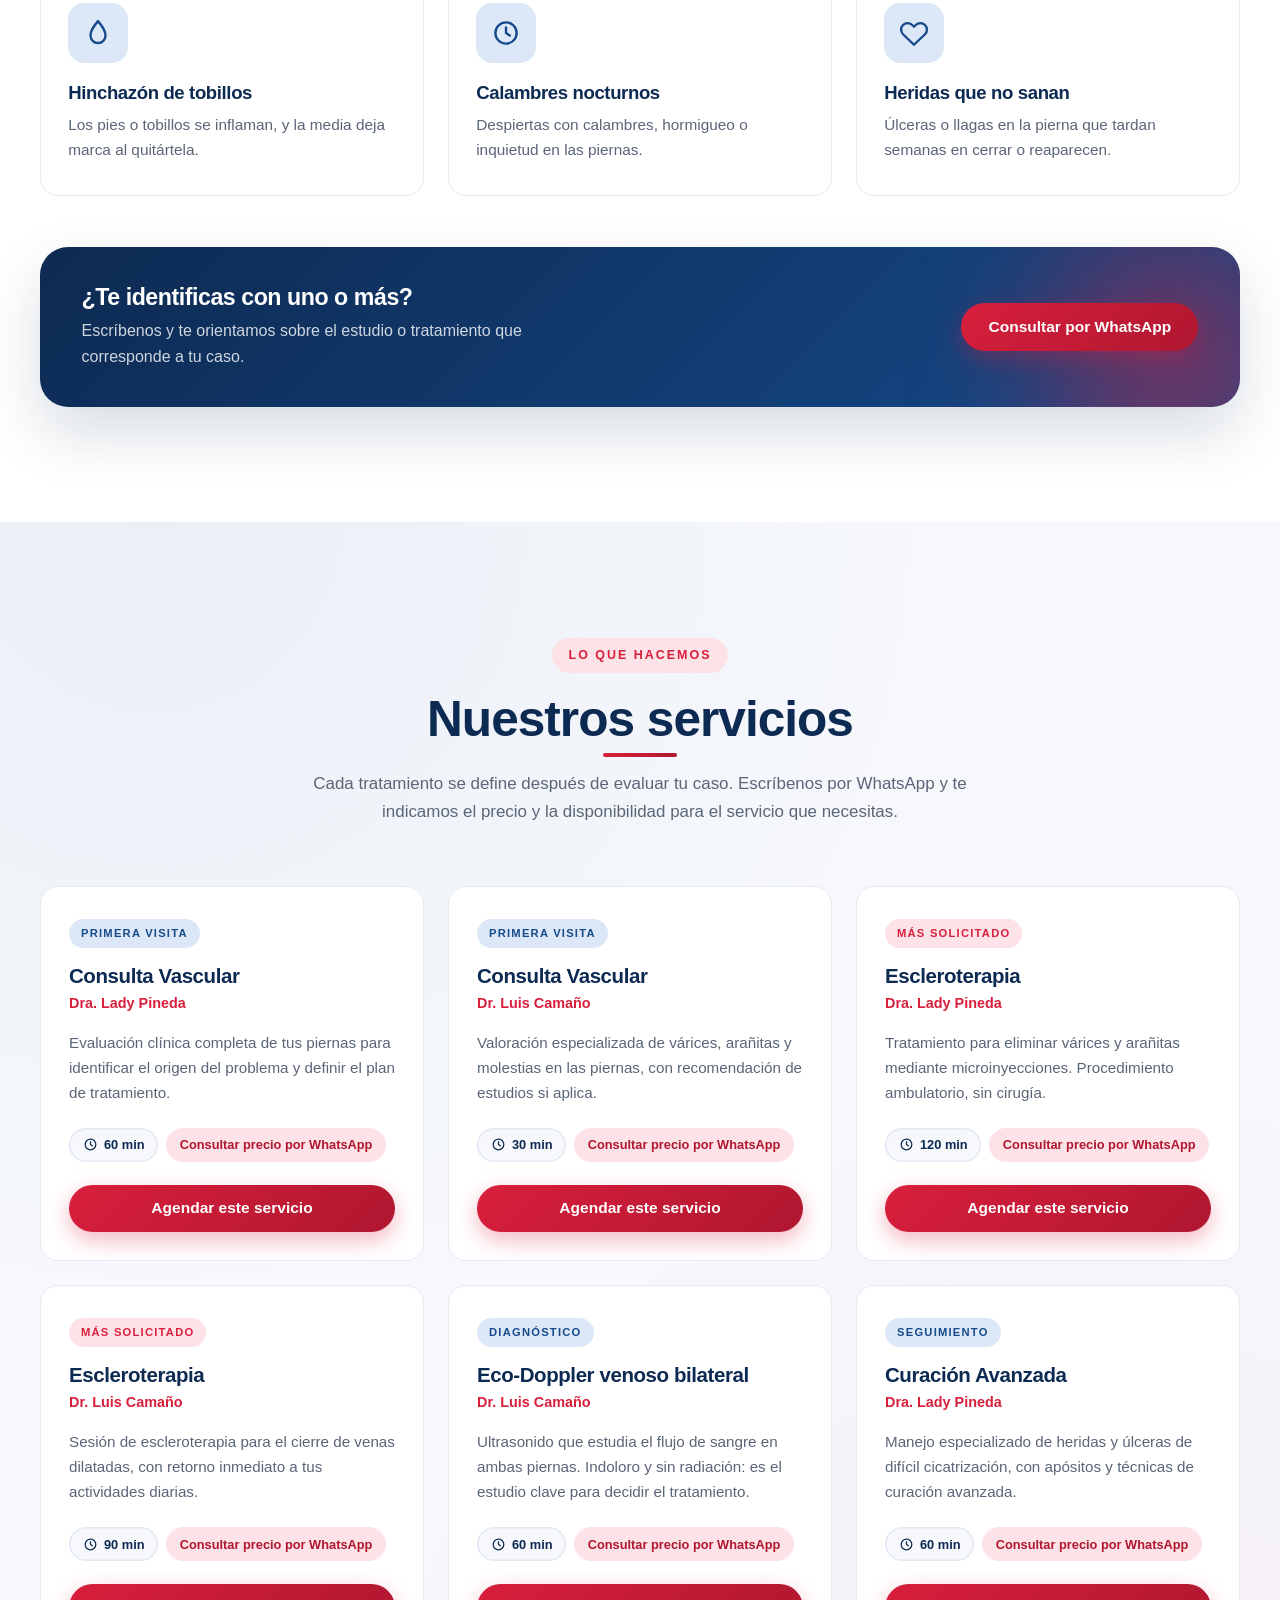
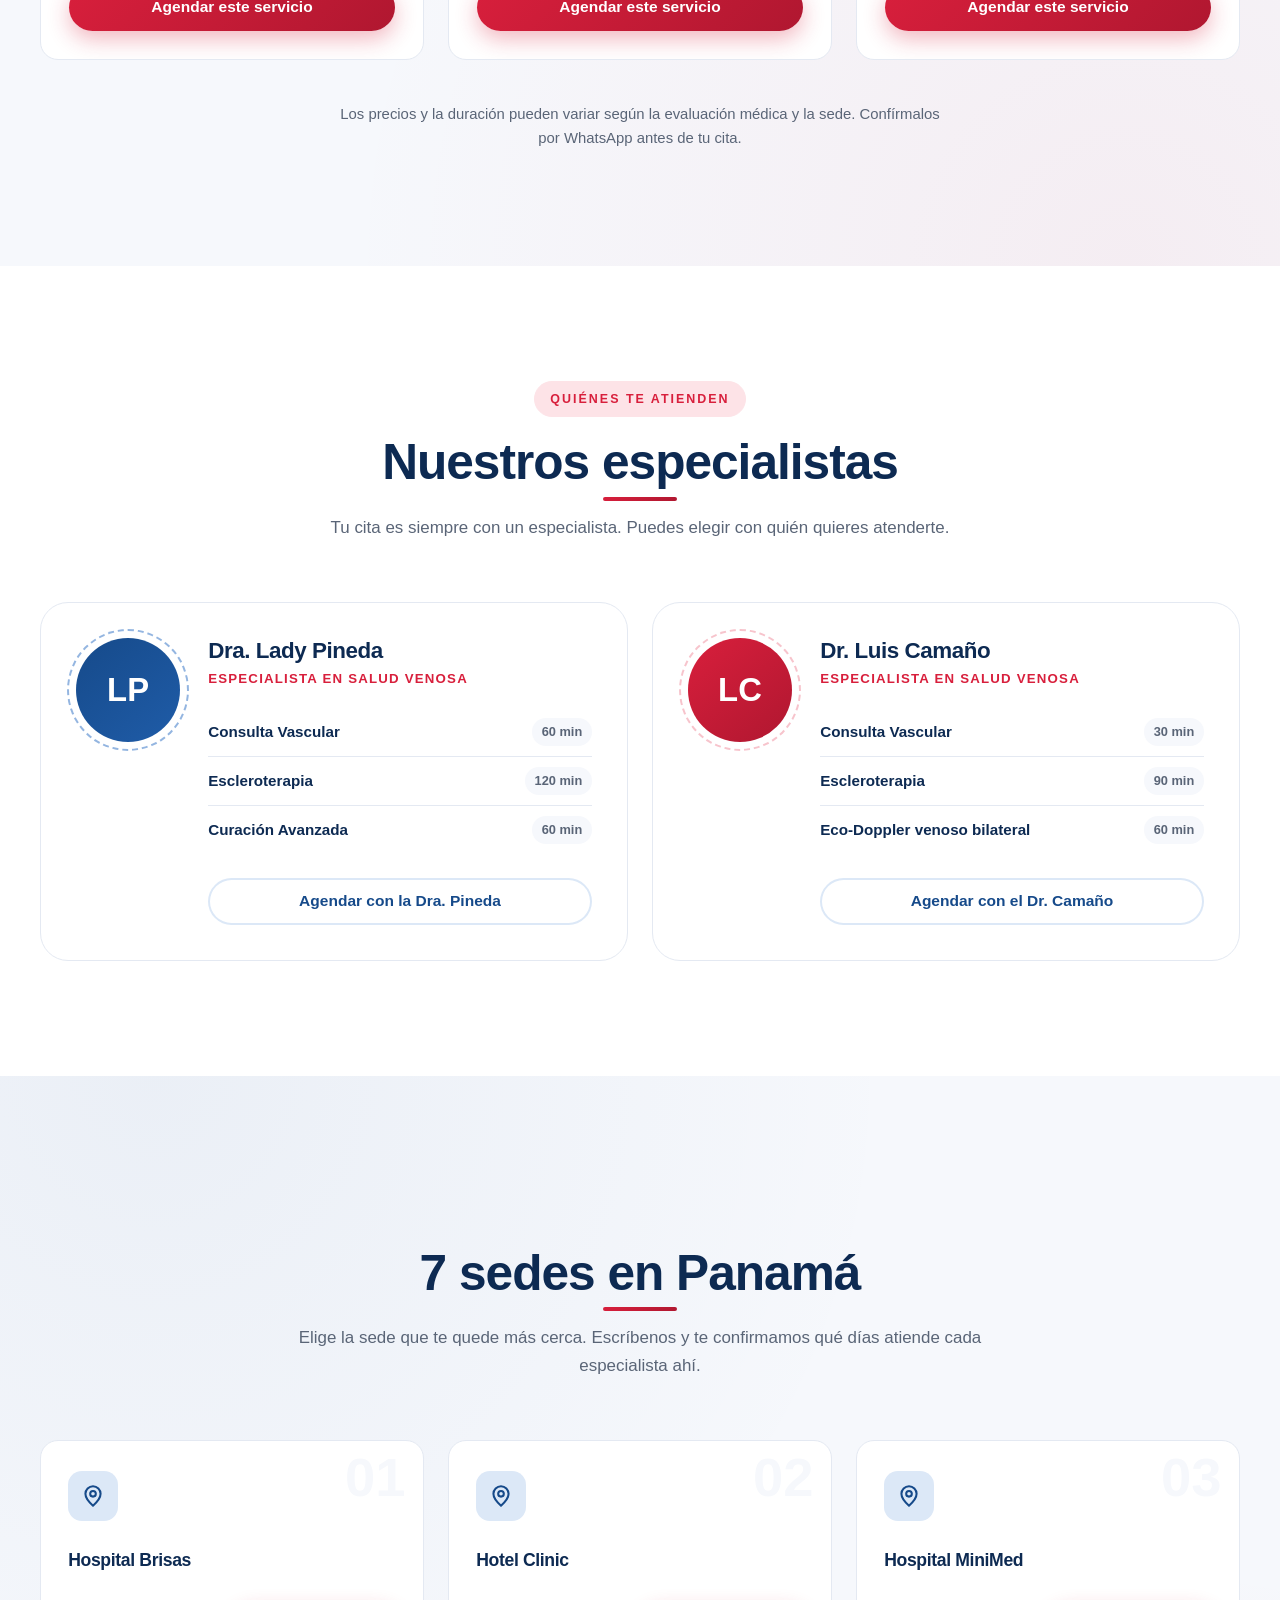
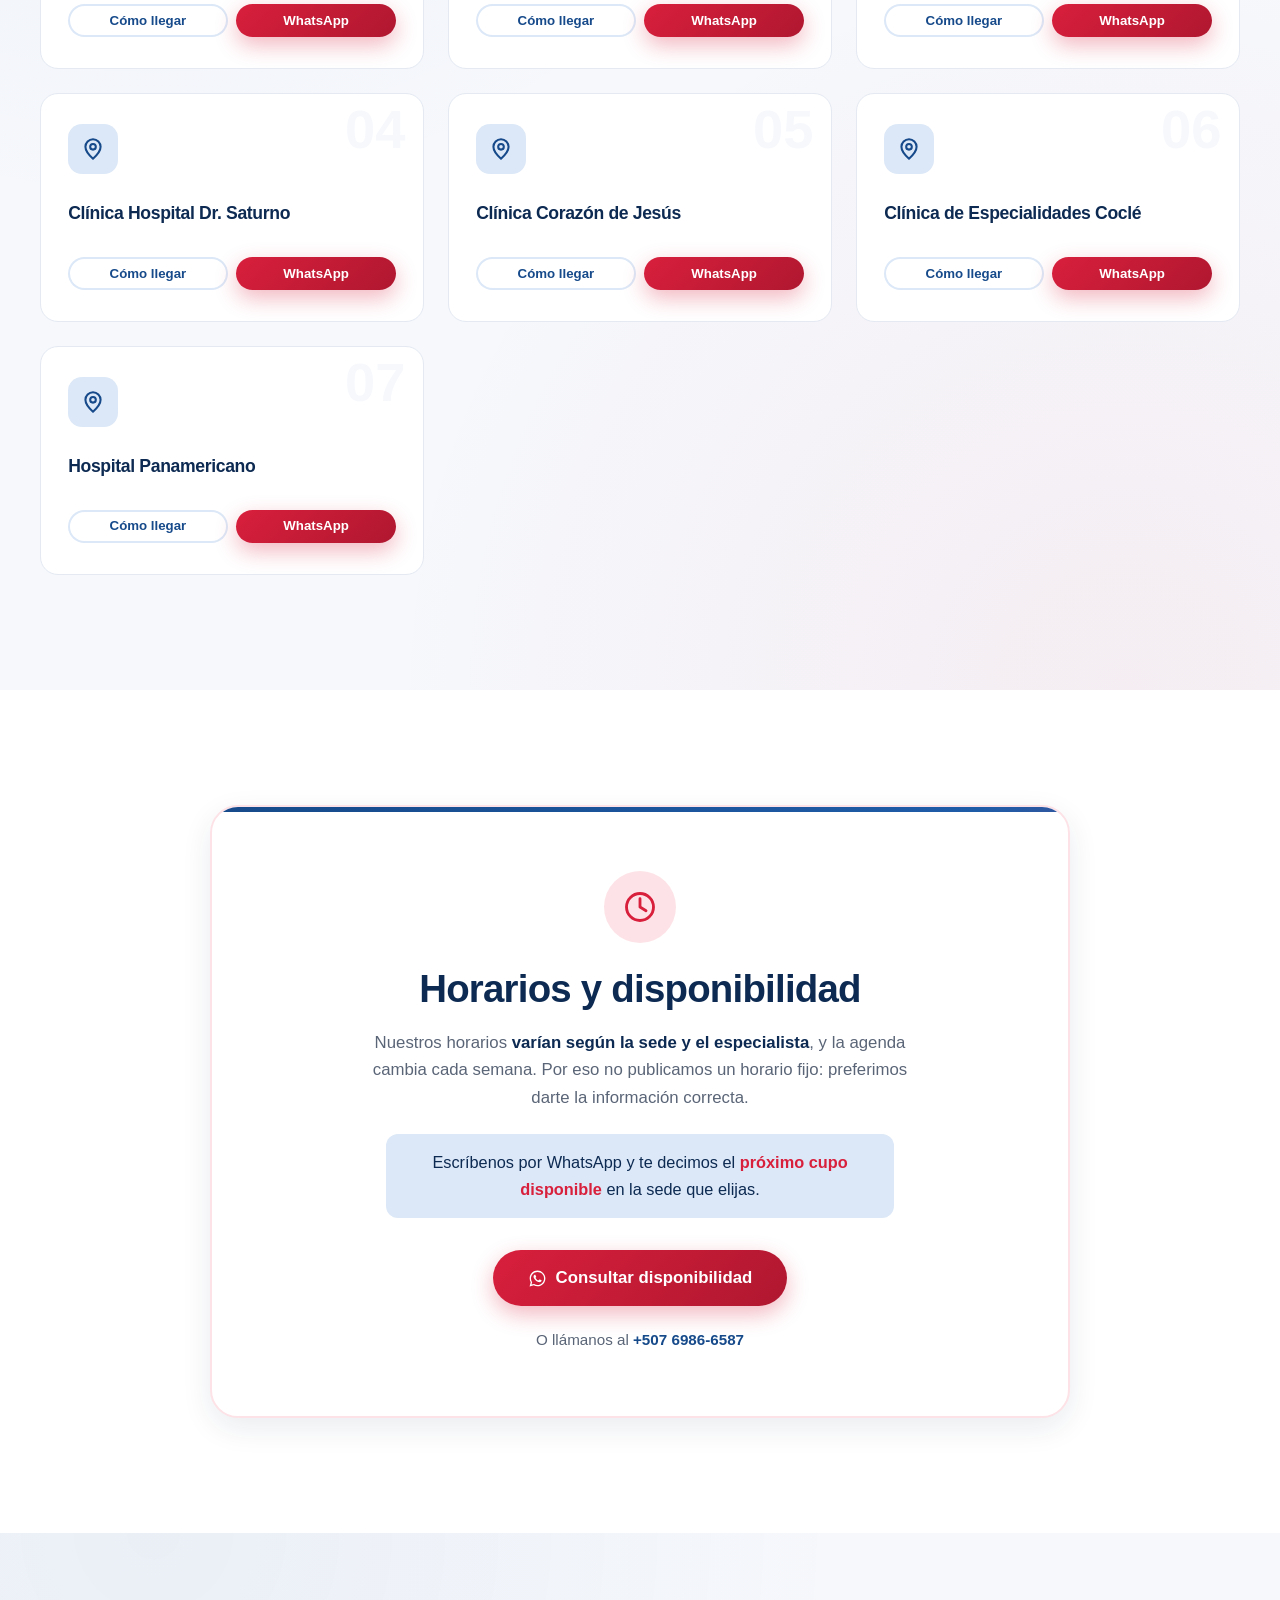
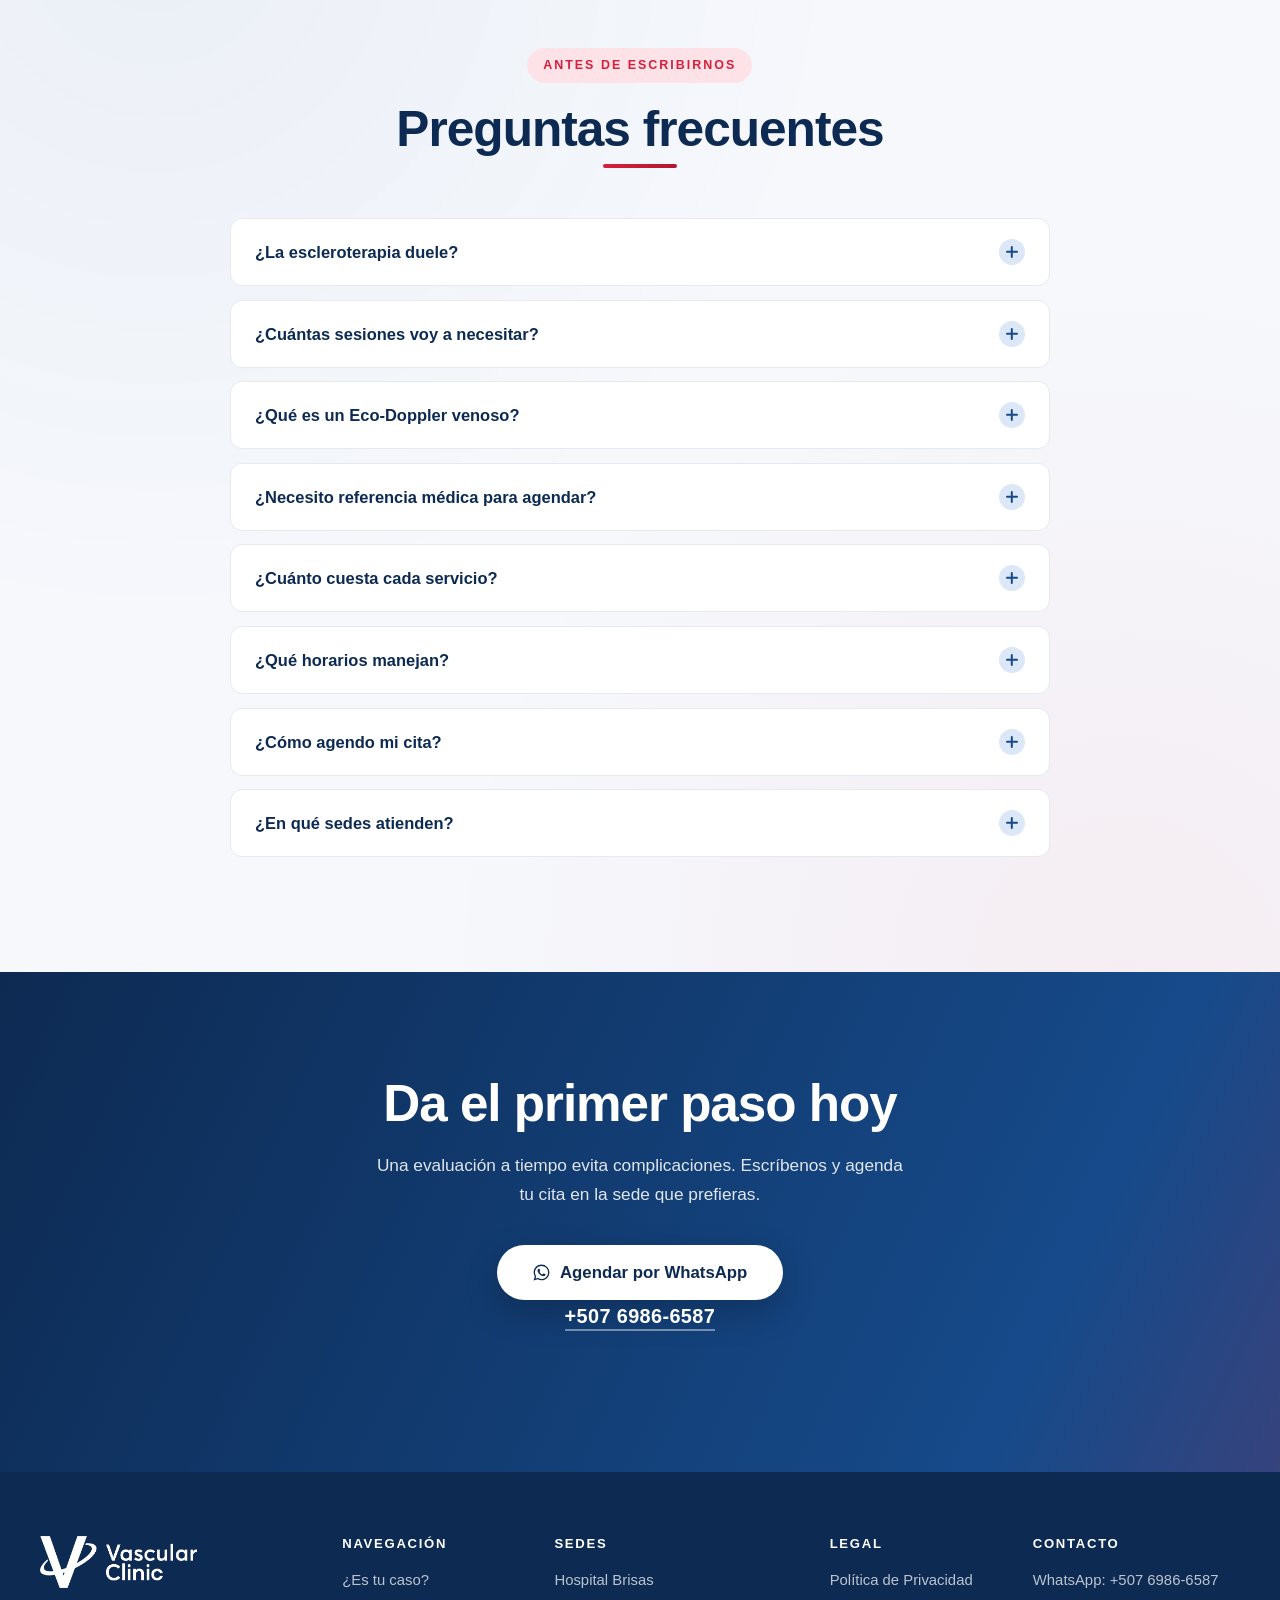
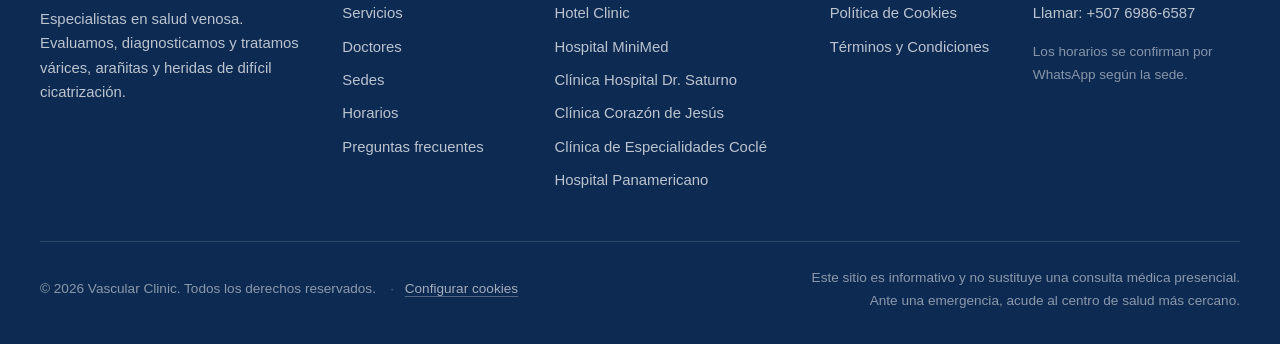
==== commit 7ad71a9f: "Corrige la cache: quita immutable de CSS y JS El sitio se veia roto en navegadores que ya lo habian " ====
--- a/index.html
+++ b/index.html
@@ -24,8 +24,10 @@
 <link rel="icon" type="image/png" href="assets/logo.png">
 <link rel="apple-touch-icon" href="assets/logo.png">
 <link rel="preload" as="image" href="assets/logo.png">
-<link rel="stylesheet" href="css/styles.css">
-<link rel="stylesheet" href="css/animations.css">
+<!-- El ?v=2 rescata a los navegadores que cachearon la versión anterior
+     cuando el servidor enviaba "immutable". Ver nota en el README. -->
+<link rel="stylesheet" href="css/styles.css?v=2">
+<link rel="stylesheet" href="css/animations.css?v=2">
 
 <!-- Marca el documento como "con JavaScript" ANTES de pintar, para que las
      animaciones puedan ocultar elementos sin parpadeo. Si el JS está desactivado
@@ -947,7 +949,7 @@
 }
 </script>
 
-<script src="js/main.js" defer></script>
-<script src="js/cookies.js" defer></script>
+<script src="js/main.js?v=2" defer></script>
+<script src="js/cookies.js?v=2" defer></script>
 </body>
 </html>
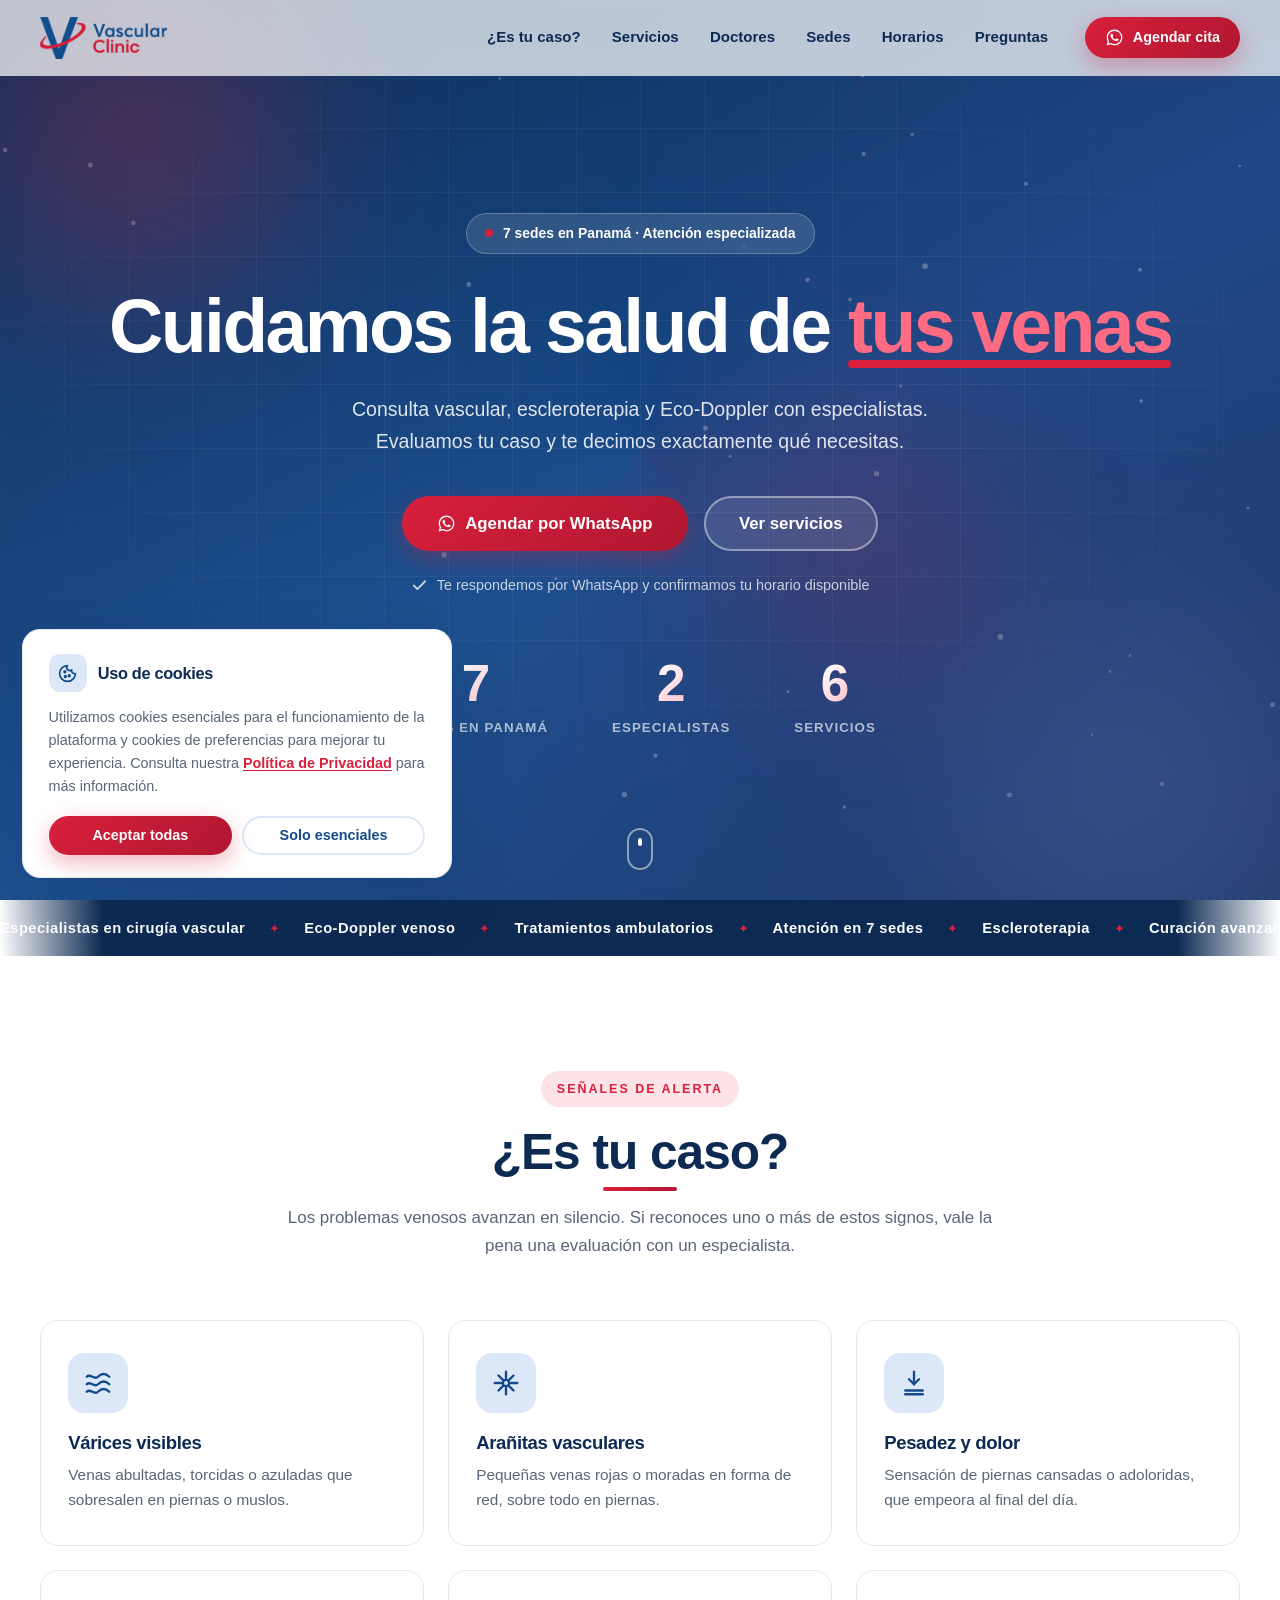
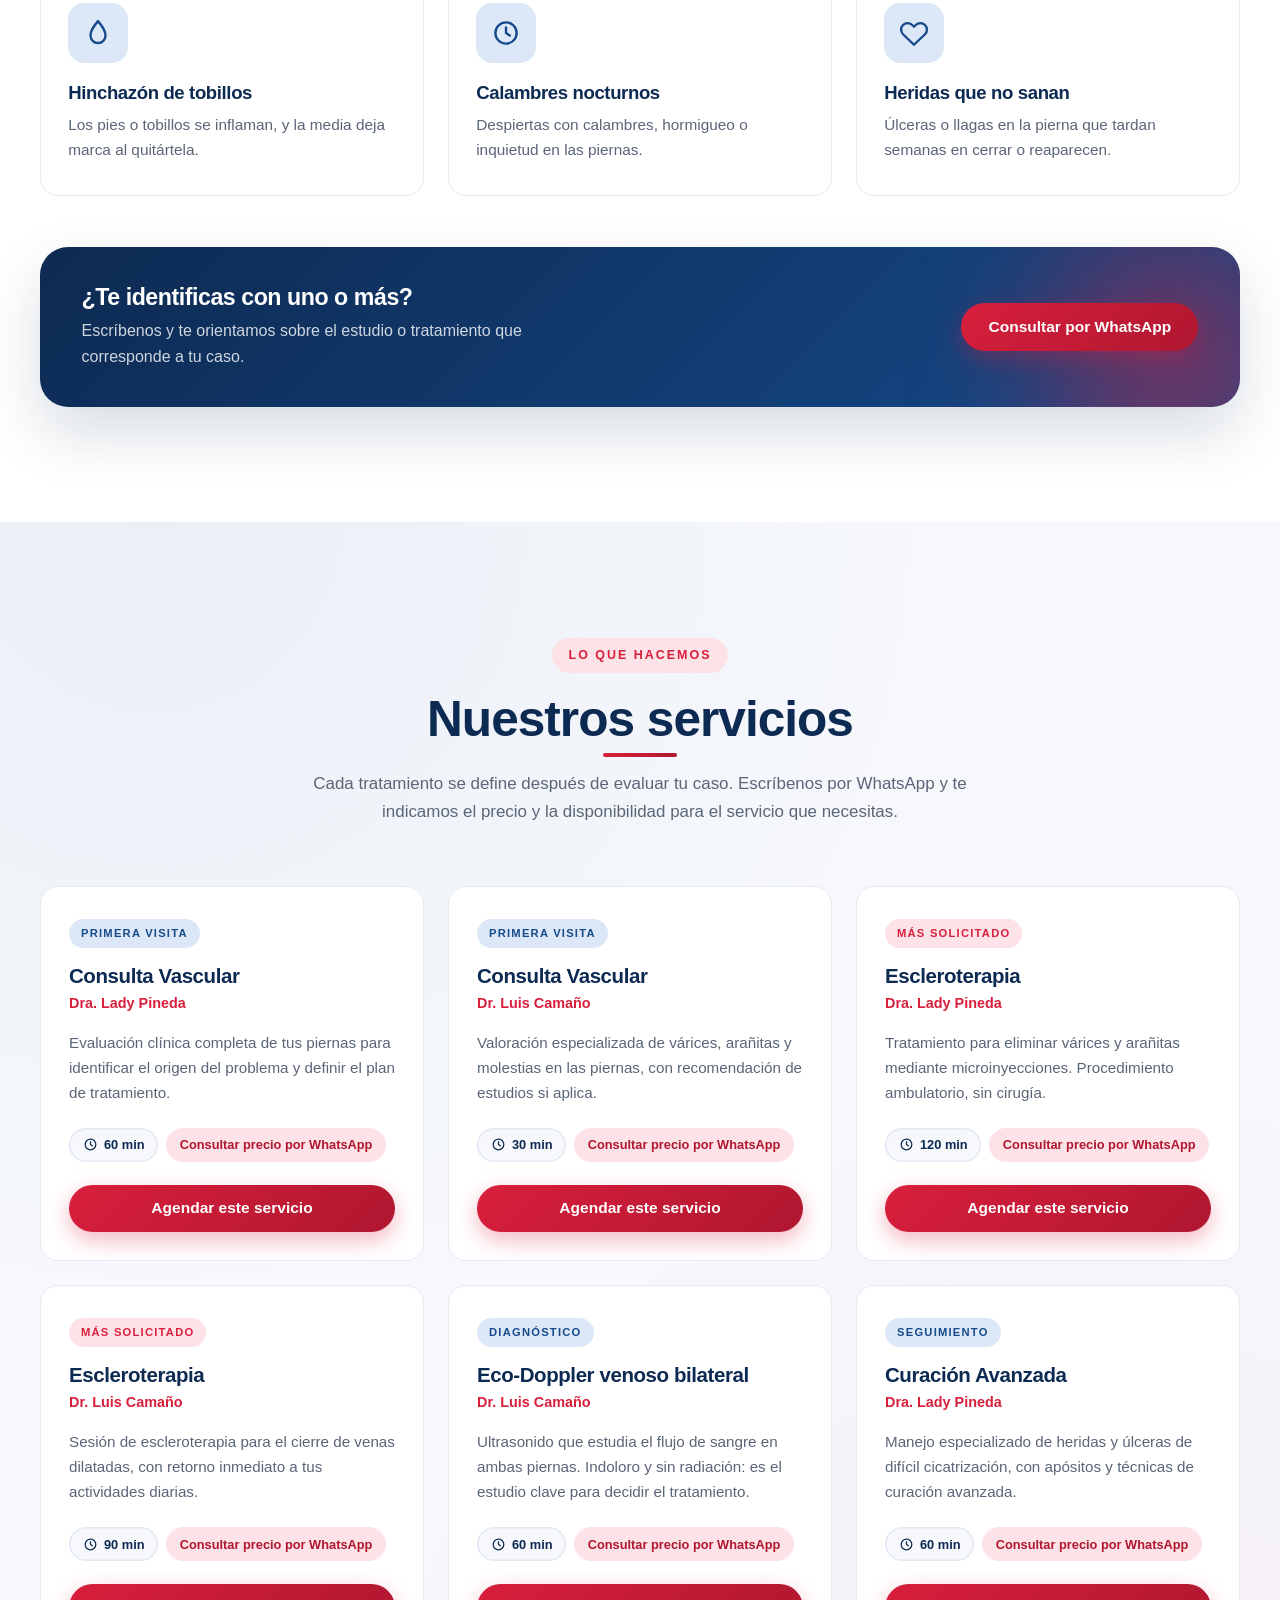
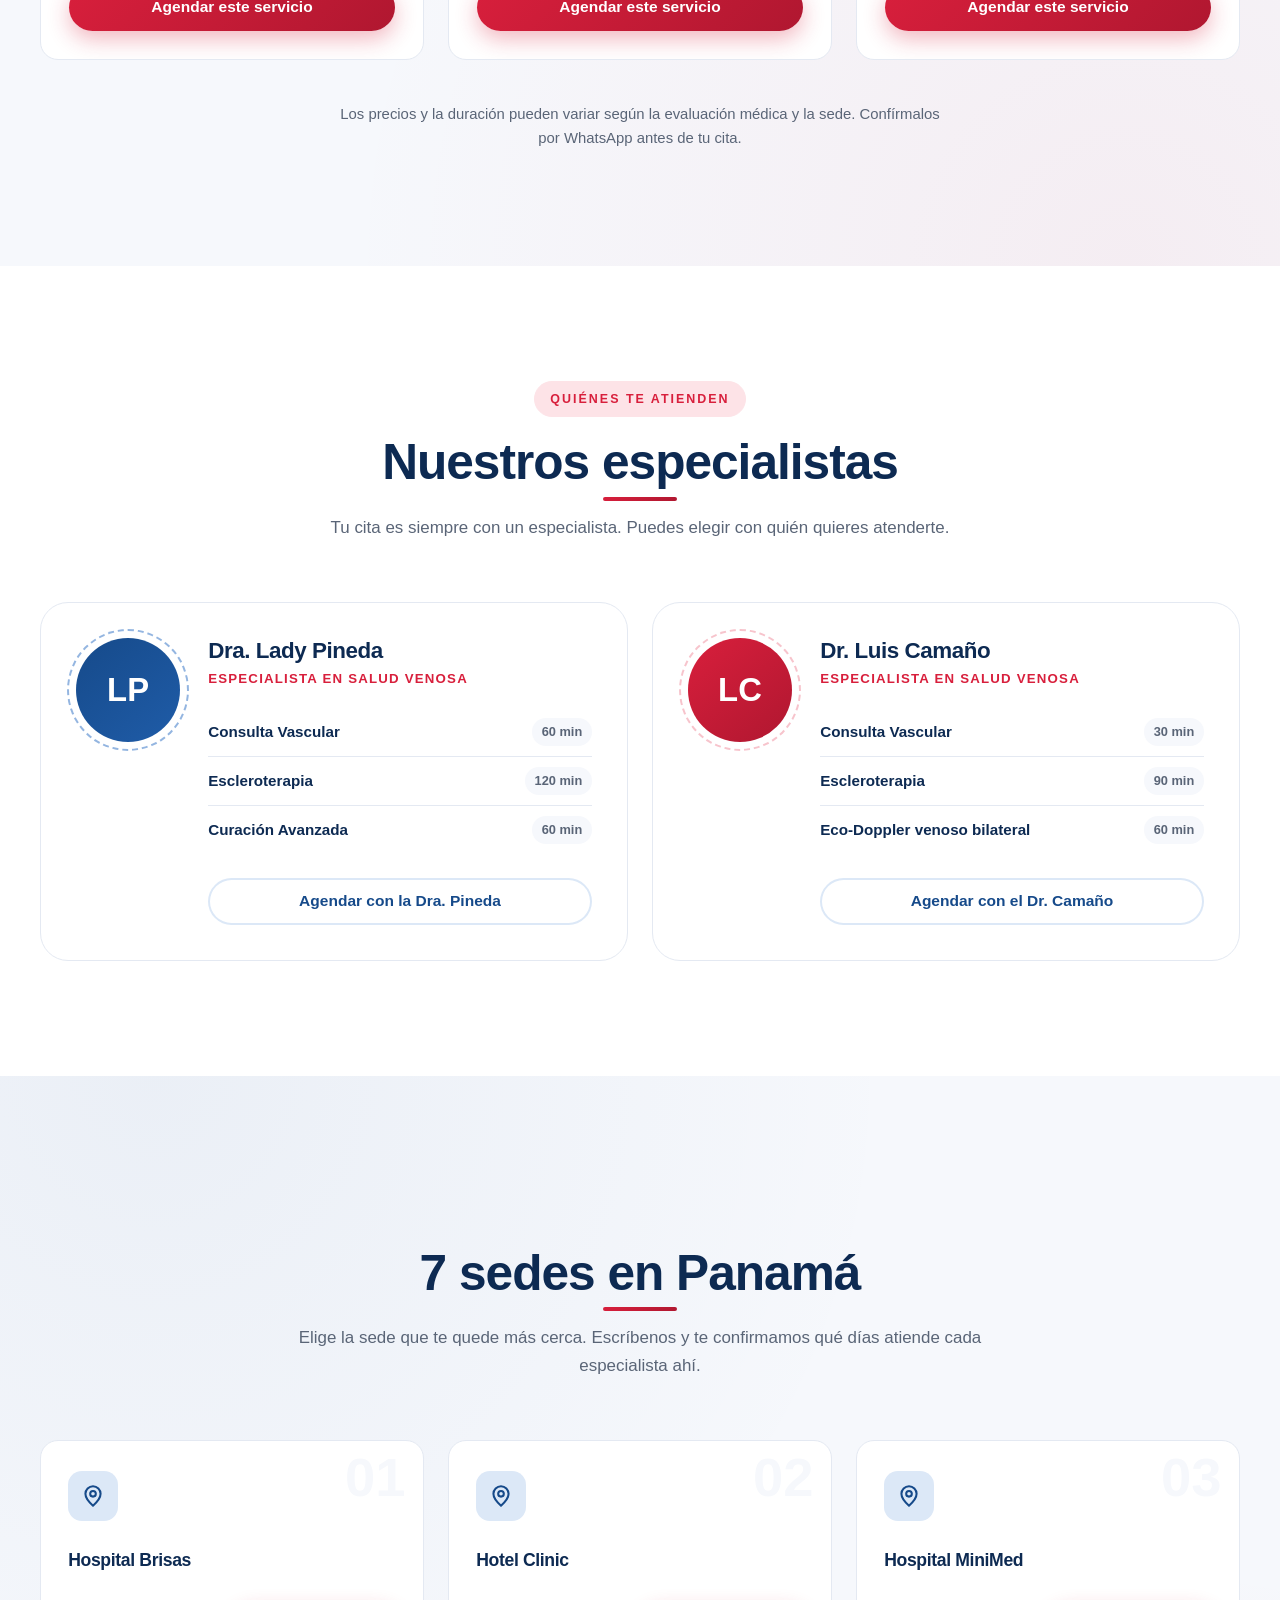
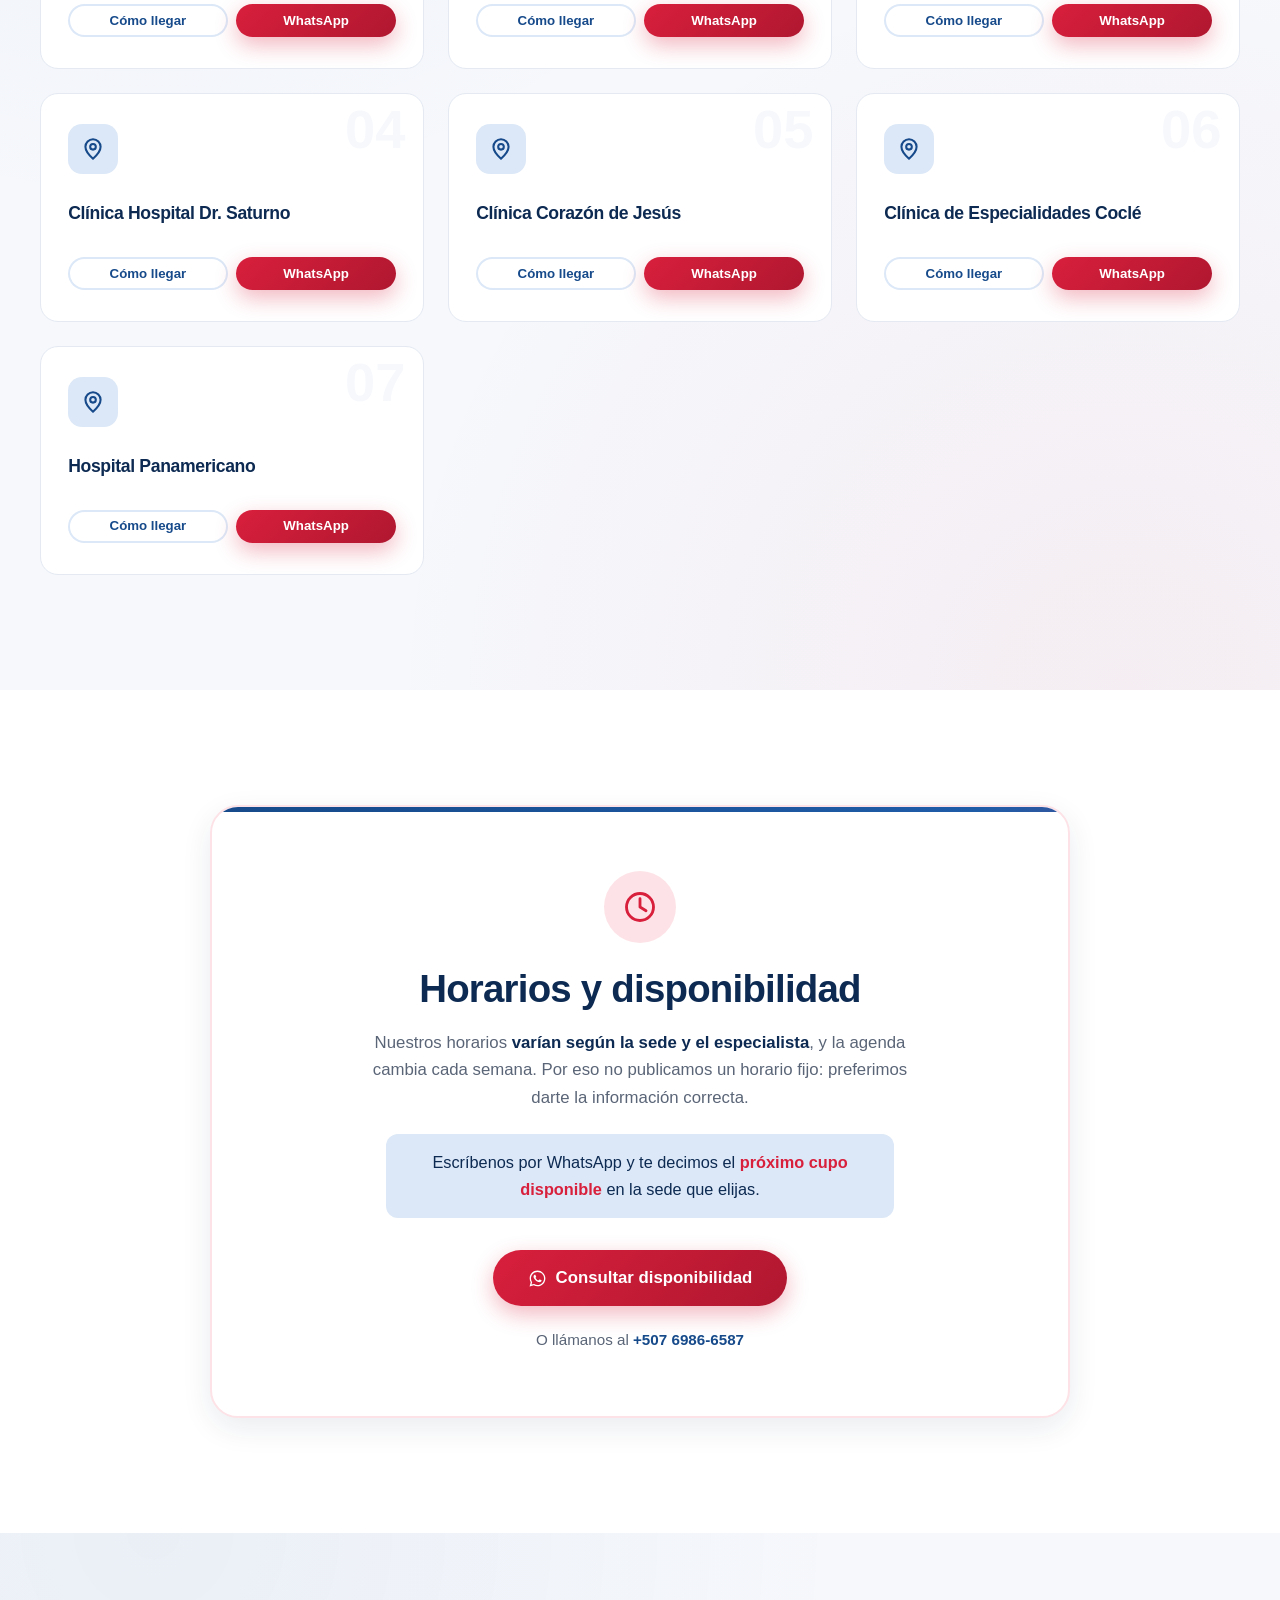
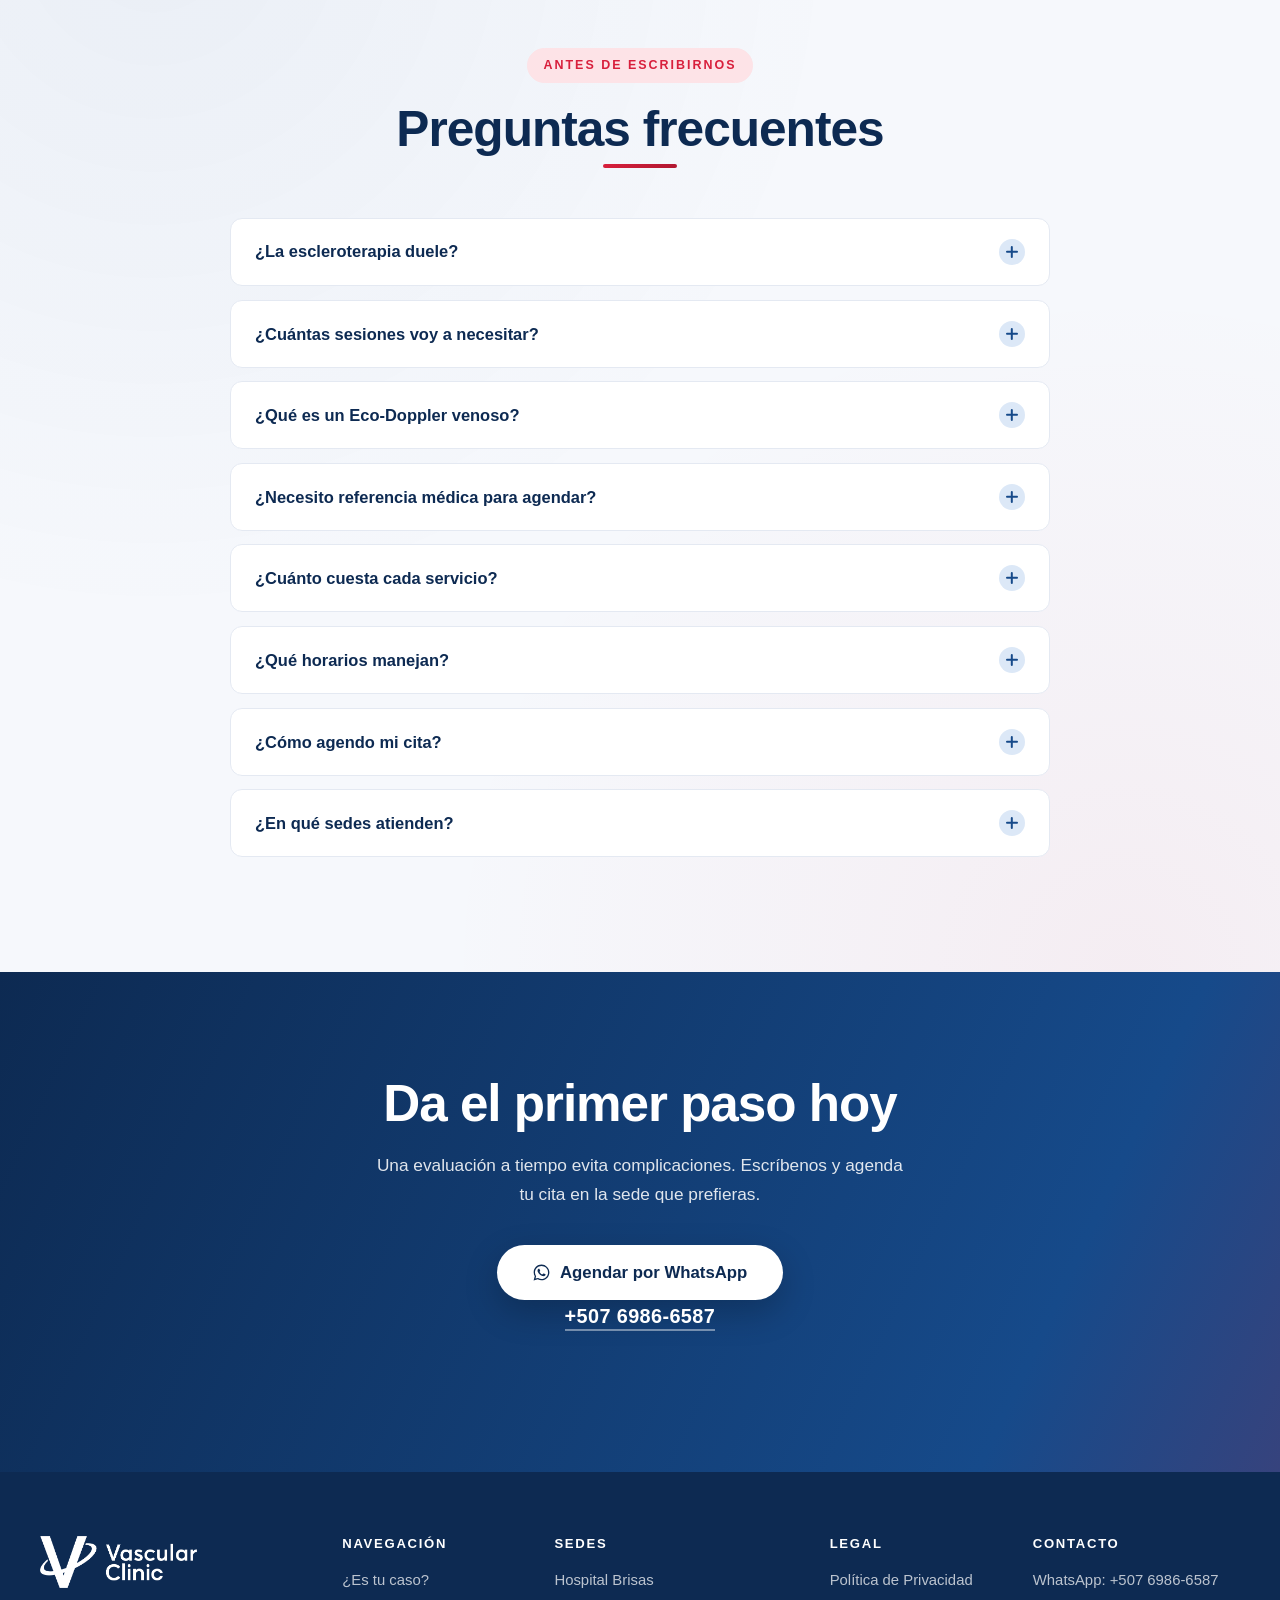
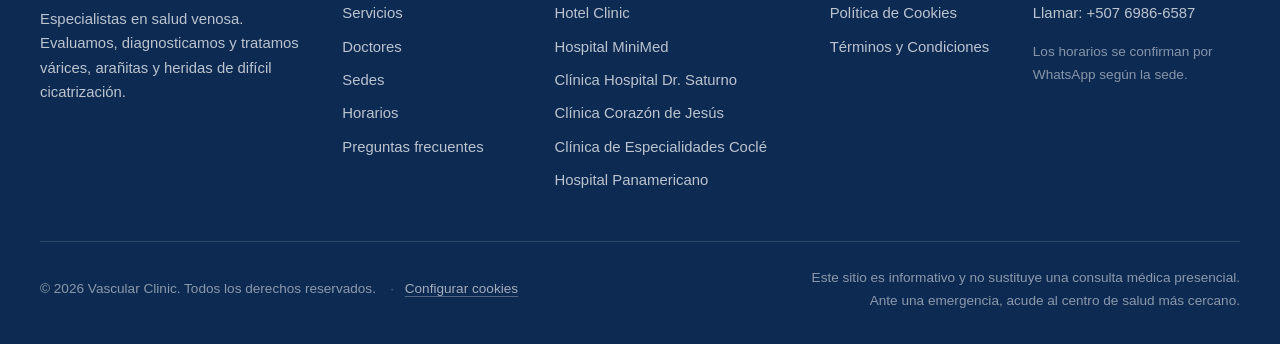
==== commit c4e177f0: "Configura el dominio real vascularclinicpa.com El canonical apuntaba a https://vascularclinic.com/, " ====
--- a/index.html
+++ b/index.html
@@ -7,19 +7,22 @@
 <meta name="description" content="Especialistas en salud venosa en Panamá. Consulta vascular, escleroterapia, Eco-Doppler y curación avanzada en 7 sedes. Agenda tu cita por WhatsApp al +507 6986-6587.">
 <meta name="theme-color" content="#164A8A">
 <meta name="robots" content="index, follow">
-<link rel="canonical" href="https://vascularclinic.com/">
-
-<!-- Open Graph / redes sociales -->
+<link rel="canonical" href="https://www.vascularclinicpa.com/">
+
+<!-- Open Graph / redes sociales.
+     og:image y twitter:image DEBEN ser URL absolutas: Facebook y
+     WhatsApp no resuelven rutas relativas al generar la vista previa. -->
 <meta property="og:type" content="website">
 <meta property="og:locale" content="es_PA">
 <meta property="og:site_name" content="Vascular Clinic">
+<meta property="og:url" content="https://www.vascularclinicpa.com/">
 <meta property="og:title" content="Vascular Clinic Panamá | Especialistas en Várices y Salud Venosa">
 <meta property="og:description" content="Consulta vascular, escleroterapia y Eco-Doppler en 7 sedes de Panamá. Agenda por WhatsApp.">
-<meta property="og:image" content="assets/logo.png">
+<meta property="og:image" content="https://www.vascularclinicpa.com/assets/logo.png">
 <meta name="twitter:card" content="summary_large_image">
 <meta name="twitter:title" content="Vascular Clinic Panamá">
 <meta name="twitter:description" content="Especialistas en salud venosa. 7 sedes en Panamá. Agenda por WhatsApp.">
-<meta name="twitter:image" content="assets/logo.png">
+<meta name="twitter:image" content="https://www.vascularclinicpa.com/assets/logo.png">
 
 <link rel="icon" type="image/png" href="assets/logo.png">
 <link rel="apple-touch-icon" href="assets/logo.png">
@@ -900,7 +903,9 @@
   "description": "Especialistas en salud venosa en Panamá: consulta vascular, escleroterapia, Eco-Doppler venoso bilateral y curación avanzada.",
   "medicalSpecialty": "Vascular",
   "telephone": "+507 6986-6587",
-  "logo": "assets/logo.png",
+  "url": "https://www.vascularclinicpa.com/",
+  "logo": "https://www.vascularclinicpa.com/assets/logo.png",
+  "image": "https://www.vascularclinicpa.com/assets/logo.png",
   "areaServed": { "@type": "Country", "name": "Panamá" },
   "availableService": [
     { "@type": "MedicalProcedure", "name": "Consulta Vascular" },
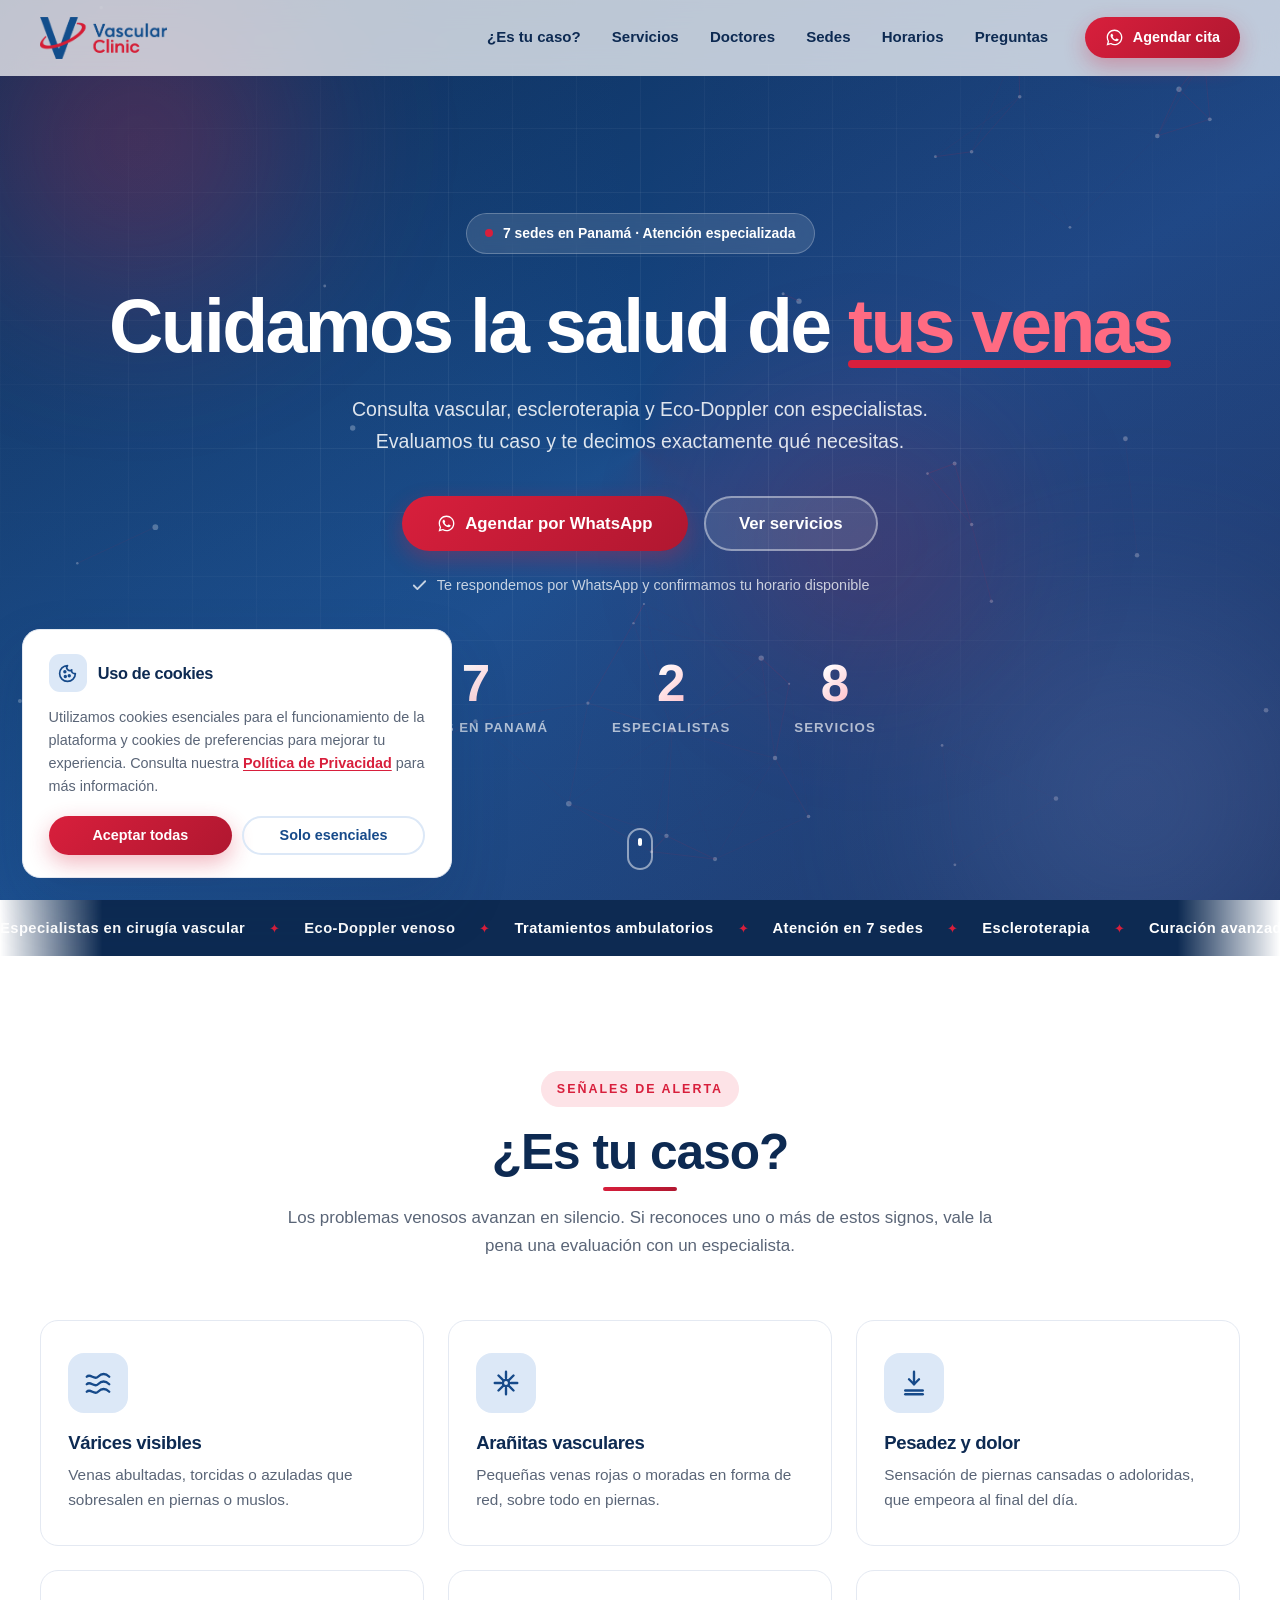
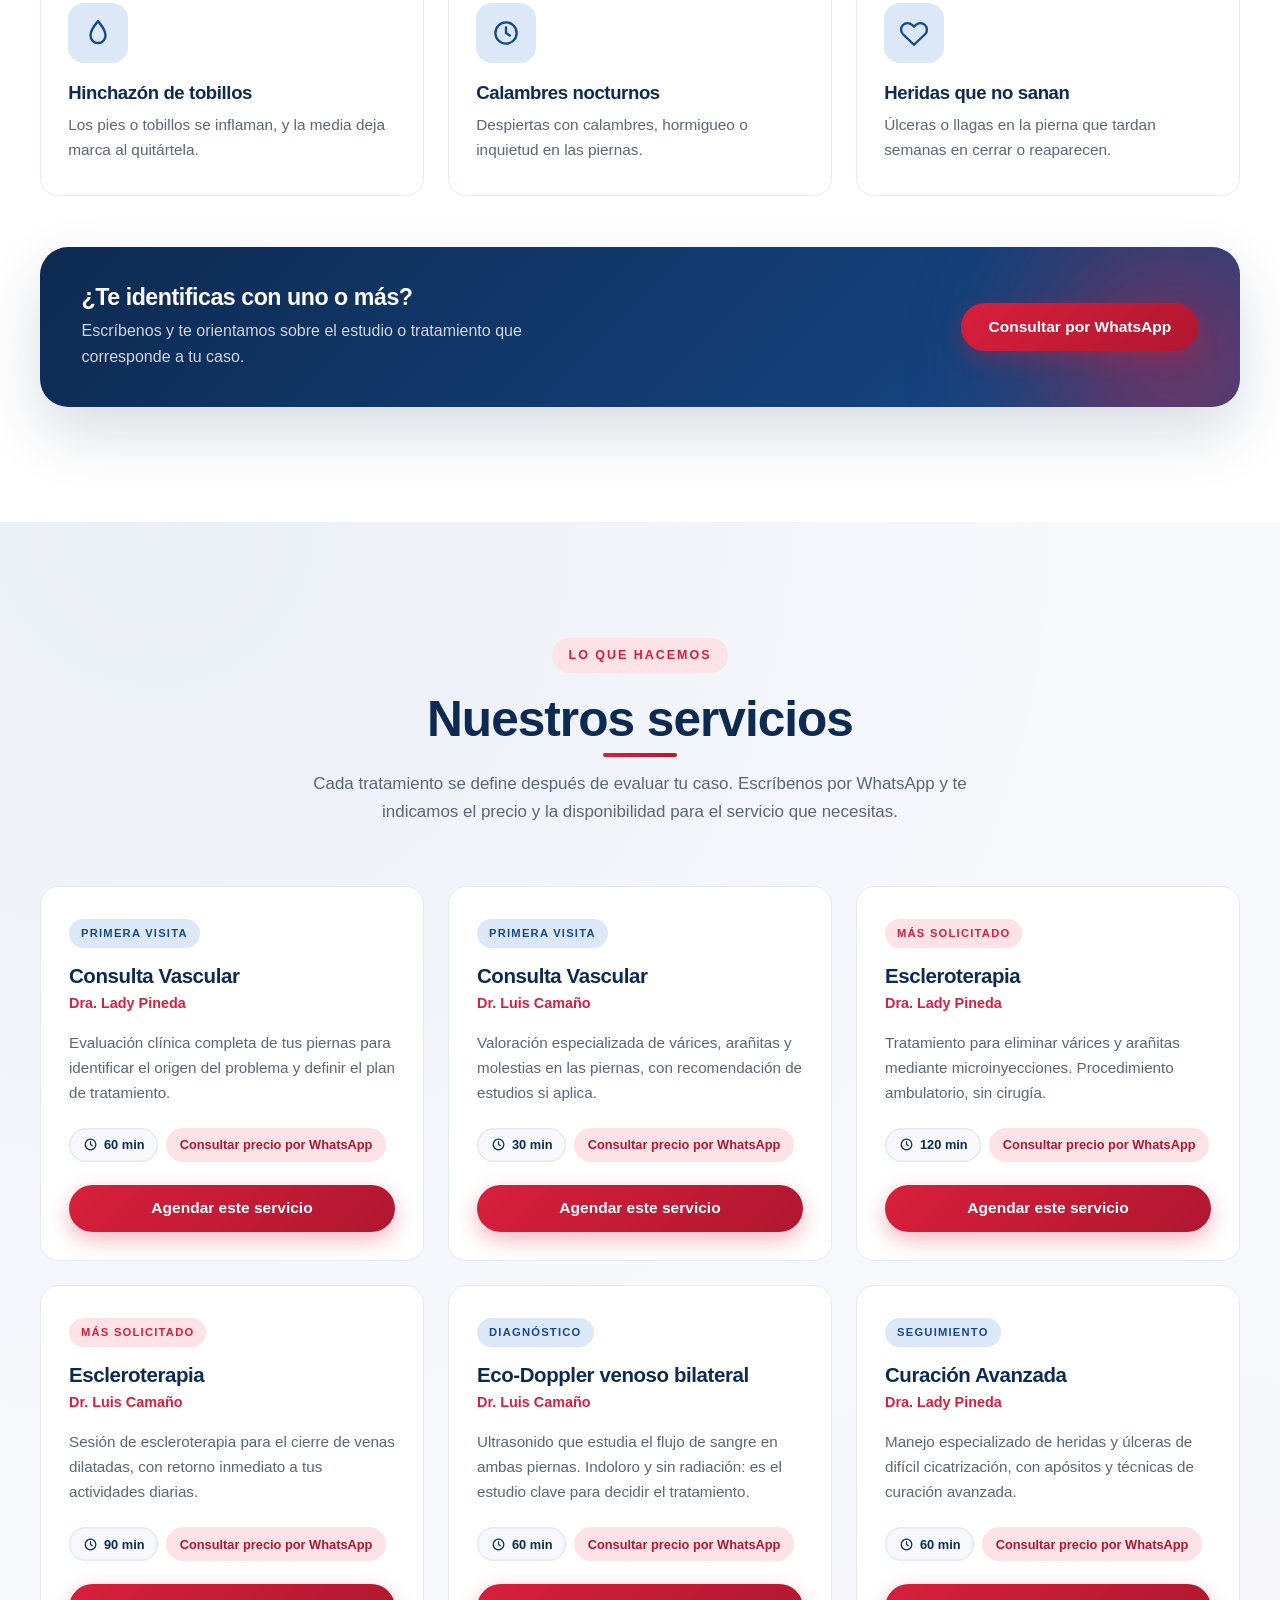
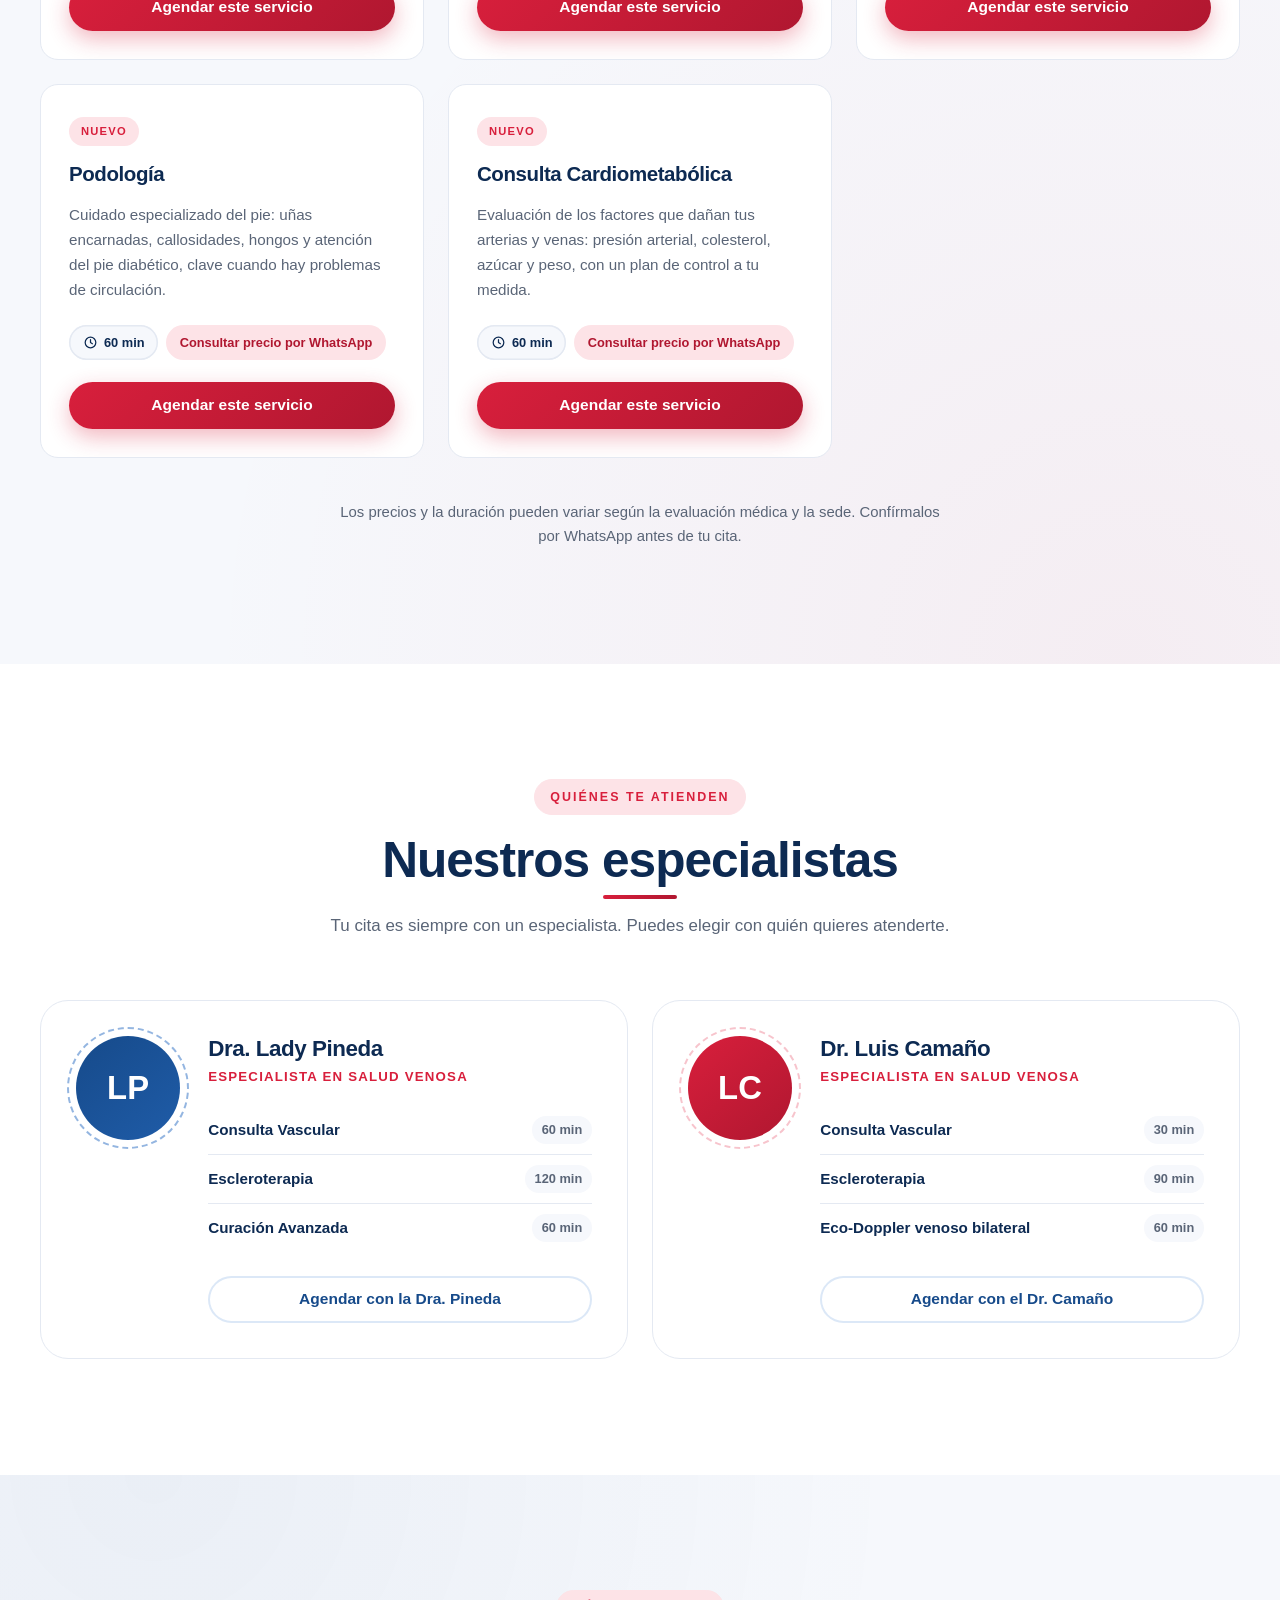
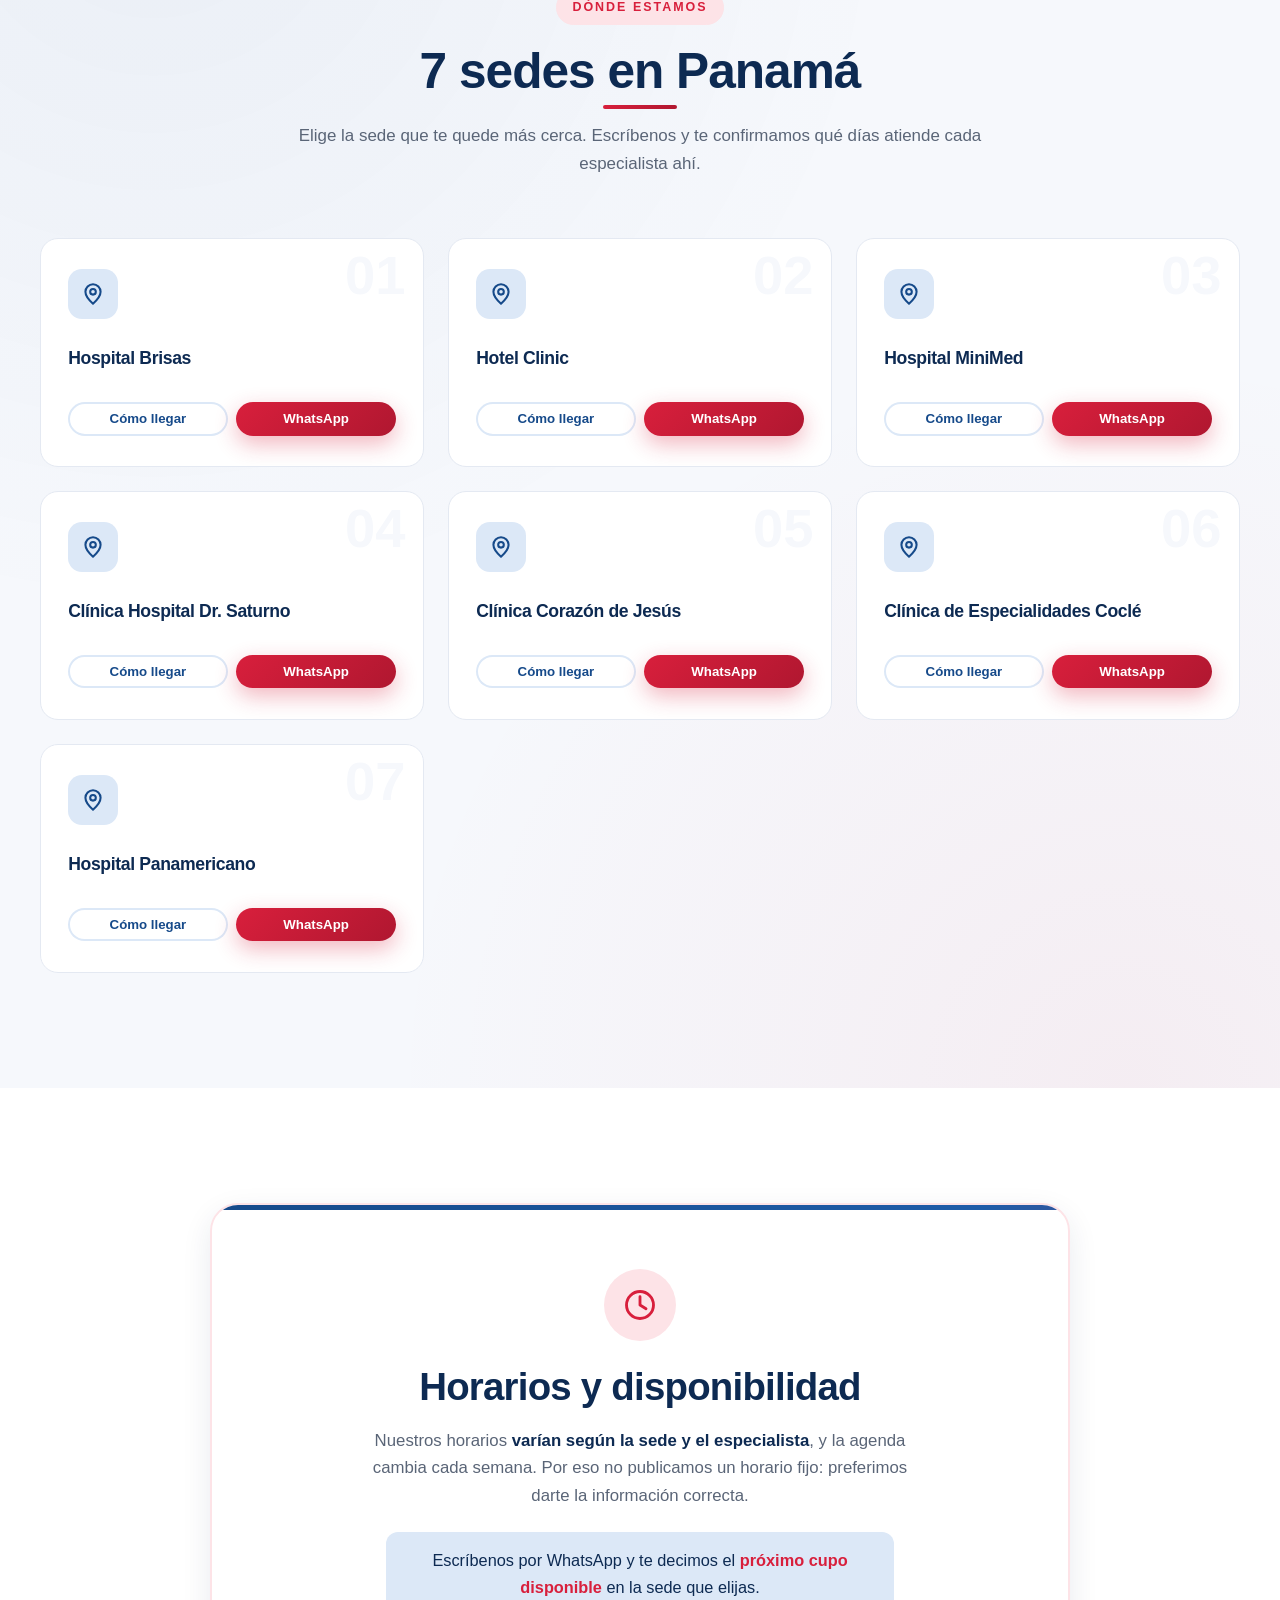
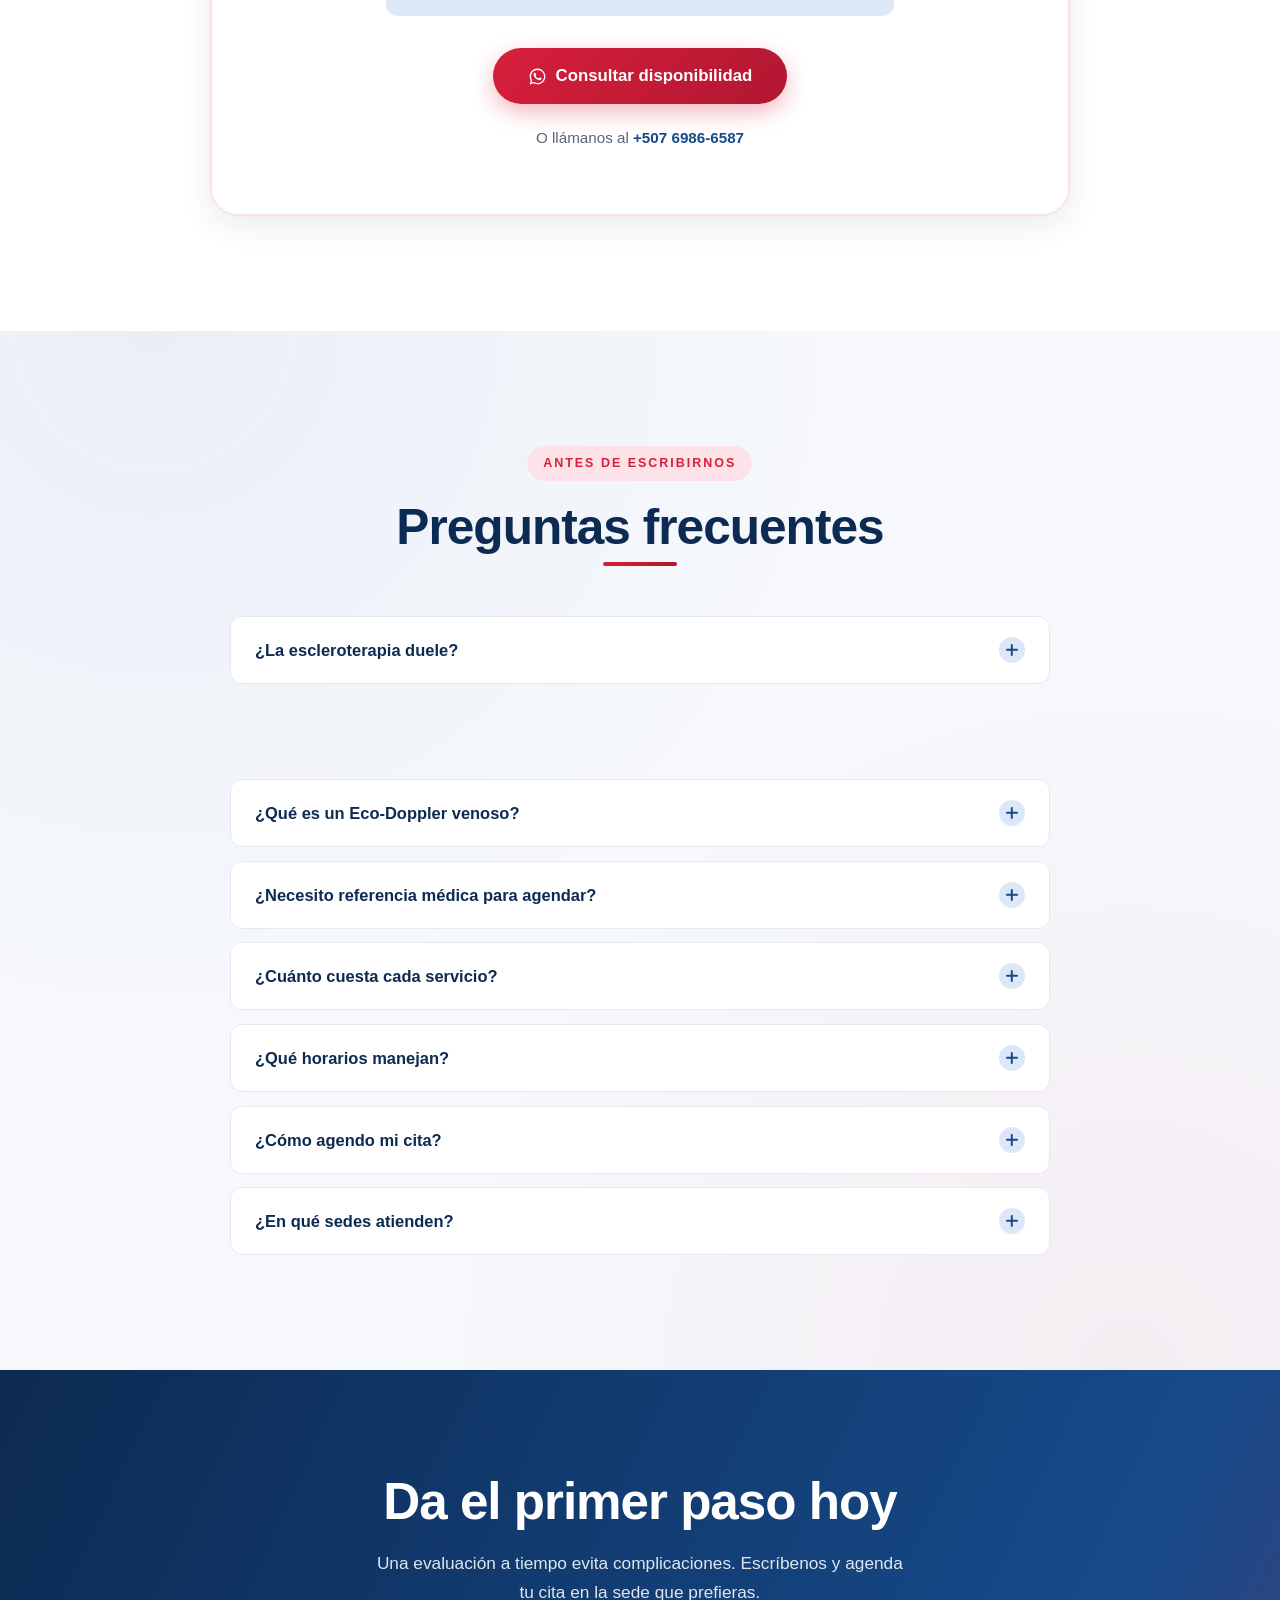
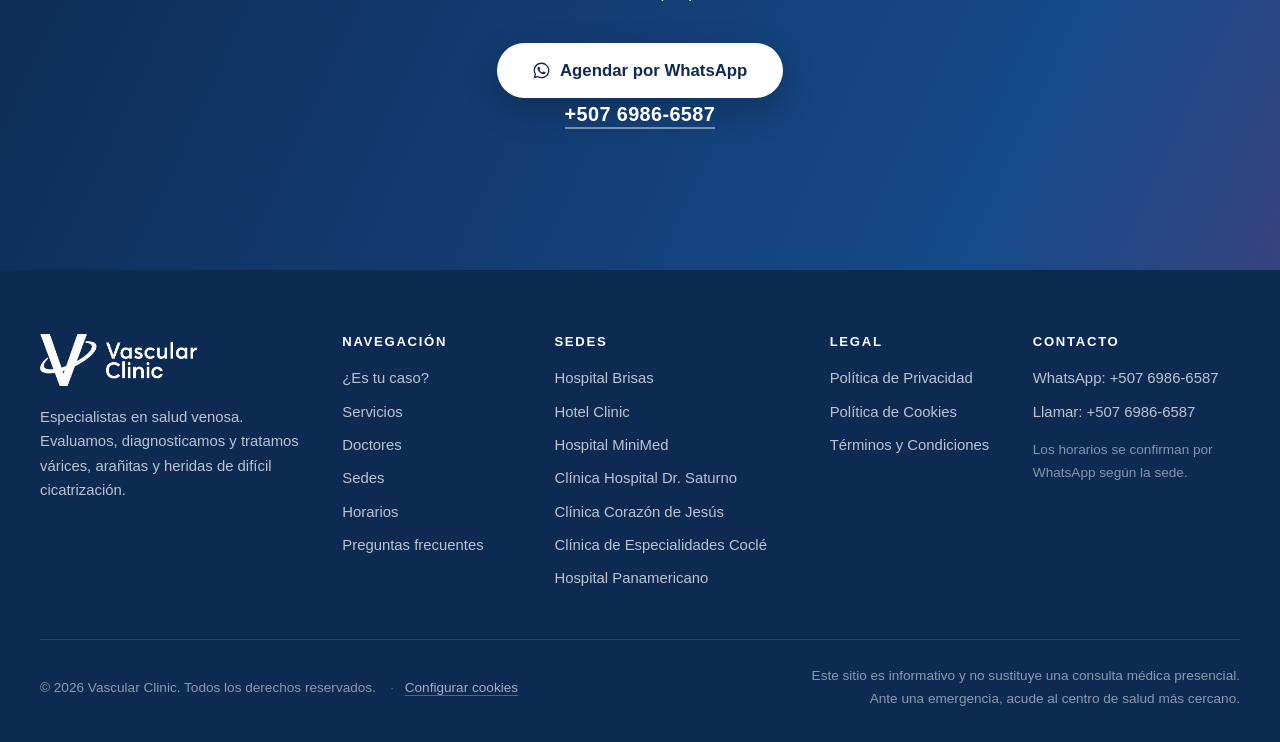
==== commit ee477302: "Agrega Podologia y Consulta Cardiometabolica Dos servicios nuevos, ambos de 60 min y sin especialist" ====
--- a/index.html
+++ b/index.html
@@ -4,7 +4,7 @@
 <meta charset="UTF-8">
 <meta name="viewport" content="width=device-width, initial-scale=1">
 <title>Vascular Clinic Panamá | Especialistas en Várices y Salud Venosa</title>
-<meta name="description" content="Especialistas en salud venosa en Panamá. Consulta vascular, escleroterapia, Eco-Doppler y curación avanzada en 7 sedes. Agenda tu cita por WhatsApp al +507 6986-6587.">
+<meta name="description" content="Especialistas en salud venosa en Panamá. Consulta vascular, escleroterapia, Eco-Doppler, curación avanzada, podología y consulta cardiometabólica en 7 sedes. Agenda por WhatsApp al +507 6986-6587.">
 <meta name="theme-color" content="#164A8A">
 <meta name="robots" content="index, follow">
 <link rel="canonical" href="https://www.vascularclinicpa.com/">
@@ -175,7 +175,7 @@
         <span class="stat__label">Especialistas</span>
       </div>
       <div class="stat">
-        <span class="stat__num" data-count="6">0</span>
+        <span class="stat__num" data-count="8">0</span>
         <span class="stat__label">Servicios</span>
       </div>
     </div>
@@ -200,6 +200,8 @@
       <span class="marquee__item">Atención en 7 sedes</span><span class="marquee__sep">✦</span>
       <span class="marquee__item">Escleroterapia</span><span class="marquee__sep">✦</span>
       <span class="marquee__item">Curación avanzada de heridas</span><span class="marquee__sep">✦</span>
+      <span class="marquee__item">Podología</span><span class="marquee__sep">✦</span>
+      <span class="marquee__item">Consulta cardiometabólica</span><span class="marquee__sep">✦</span>
     </div>
     <div class="marquee__group" aria-hidden="true">
       <span class="marquee__item">Especialistas en cirugía vascular</span><span class="marquee__sep">✦</span>
@@ -208,6 +210,8 @@
       <span class="marquee__item">Atención en 7 sedes</span><span class="marquee__sep">✦</span>
       <span class="marquee__item">Escleroterapia</span><span class="marquee__sep">✦</span>
       <span class="marquee__item">Curación avanzada de heridas</span><span class="marquee__sep">✦</span>
+      <span class="marquee__item">Podología</span><span class="marquee__sep">✦</span>
+      <span class="marquee__item">Consulta cardiometabólica</span><span class="marquee__sep">✦</span>
     </div>
   </div>
 </div>
@@ -429,6 +433,46 @@
         <a class="btn btn--primary btn--block js-wa"
            href="https://wa.me/50769866587?text=Hola%20Vascular%20Clinic%2C%20quiero%20agendar%20una%20cita."
            data-wa="Hola, quiero agendar: Curación Avanzada (Dra. Lady Pineda). ¿Qué disponibilidad tienen?"
+           target="_blank" rel="noopener">Agendar este servicio</a>
+      </article>
+
+      <!-- 7 — Sin doctor asignado todavía. Para agregarlo, inserta
+           <p class="service__doc">Nombre del especialista</p>
+           justo debajo del <h3> y añádelo también al data-wa. -->
+      <article class="service js-tilt" data-anim="fade-up">
+        <span class="service__glow" aria-hidden="true"></span>
+        <span class="service__badge service__badge--hot">Nuevo</span>
+        <h3 class="service__name">Podología</h3>
+        <p class="service__desc">Cuidado especializado del pie: uñas encarnadas, callosidades, hongos y atención del pie diabético, clave cuando hay problemas de circulación.</p>
+        <div class="service__meta">
+          <span class="chip chip--time">
+            <svg viewBox="0 0 24 24" aria-hidden="true"><circle cx="12" cy="12" r="8.5"/><path d="M12 7.5V12l3 2"/></svg>
+            60 min
+          </span>
+          <span class="chip chip--price">Consultar precio por WhatsApp</span>
+        </div>
+        <a class="btn btn--primary btn--block js-wa"
+           href="https://wa.me/50769866587?text=Hola%20Vascular%20Clinic%2C%20quiero%20agendar%20una%20cita."
+           data-wa="Hola, quiero agendar: Podología. ¿Qué disponibilidad tienen?"
+           target="_blank" rel="noopener">Agendar este servicio</a>
+      </article>
+
+      <!-- 8 — Sin doctor asignado todavía. -->
+      <article class="service js-tilt" data-anim="fade-up">
+        <span class="service__glow" aria-hidden="true"></span>
+        <span class="service__badge service__badge--hot">Nuevo</span>
+        <h3 class="service__name">Consulta Cardiometabólica</h3>
+        <p class="service__desc">Evaluación de los factores que dañan tus arterias y venas: presión arterial, colesterol, azúcar y peso, con un plan de control a tu medida.</p>
+        <div class="service__meta">
+          <span class="chip chip--time">
+            <svg viewBox="0 0 24 24" aria-hidden="true"><circle cx="12" cy="12" r="8.5"/><path d="M12 7.5V12l3 2"/></svg>
+            60 min
+          </span>
+          <span class="chip chip--price">Consultar precio por WhatsApp</span>
+        </div>
+        <a class="btn btn--primary btn--block js-wa"
+           href="https://wa.me/50769866587?text=Hola%20Vascular%20Clinic%2C%20quiero%20agendar%20una%20cita."
+           data-wa="Hola, quiero agendar: Consulta Cardiometabólica. ¿Qué disponibilidad tienen?"
            target="_blank" rel="noopener">Agendar este servicio</a>
       </article>
 
@@ -900,7 +944,7 @@
   "@context": "https://schema.org",
   "@type": "MedicalClinic",
   "name": "Vascular Clinic",
-  "description": "Especialistas en salud venosa en Panamá: consulta vascular, escleroterapia, Eco-Doppler venoso bilateral y curación avanzada.",
+  "description": "Especialistas en salud venosa en Panamá: consulta vascular, escleroterapia, Eco-Doppler venoso bilateral, curación avanzada, podología y consulta cardiometabólica.",
   "medicalSpecialty": "Vascular",
   "telephone": "+507 6986-6587",
   "url": "https://www.vascularclinicpa.com/",
@@ -911,7 +955,9 @@
     { "@type": "MedicalProcedure", "name": "Consulta Vascular" },
     { "@type": "MedicalProcedure", "name": "Escleroterapia" },
     { "@type": "MedicalTest", "name": "Eco-Doppler venoso bilateral" },
-    { "@type": "MedicalProcedure", "name": "Curación Avanzada" }
+    { "@type": "MedicalProcedure", "name": "Curación Avanzada" },
+    { "@type": "MedicalProcedure", "name": "Podología" },
+    { "@type": "MedicalProcedure", "name": "Consulta Cardiometabólica" }
   ],
   "employee": [
     { "@type": "Physician", "name": "Dra. Lady Pineda", "medicalSpecialty": "Vascular" },
--- a/css/styles.css
+++ b/css/styles.css
@@ -624,6 +624,10 @@
   margin-bottom:.9rem;
 }
 .service__desc{ color:var(--gris); font-size:.95rem; margin-bottom:1.4rem; flex:1; }
+
+/* Servicios sin doctor asignado: la descripción sigue directo al
+   título, así que recuperamos el aire que daba .service__doc. */
+.service__name + .service__desc{ margin-top:.75rem; }
 
 .service__meta{ display:flex; flex-wrap:wrap; gap:.5rem; margin-bottom:1.4rem; }
 
